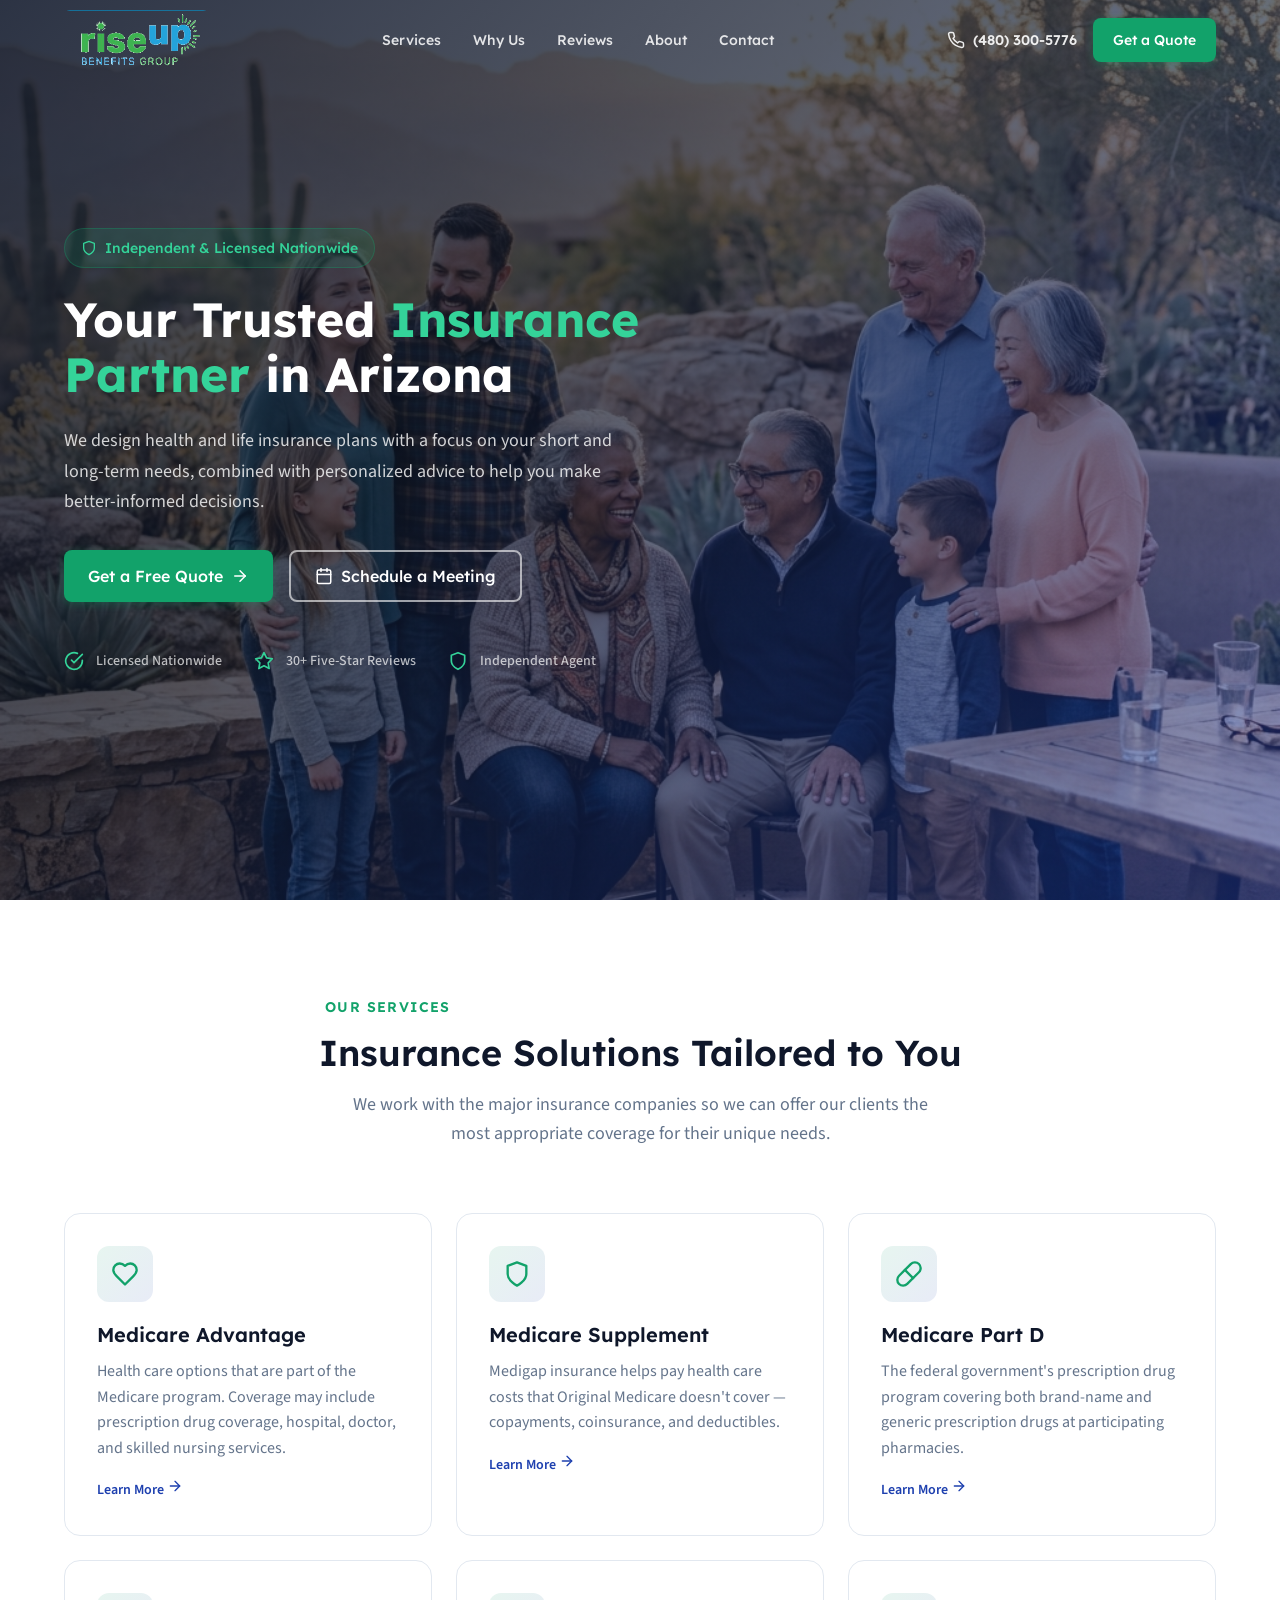
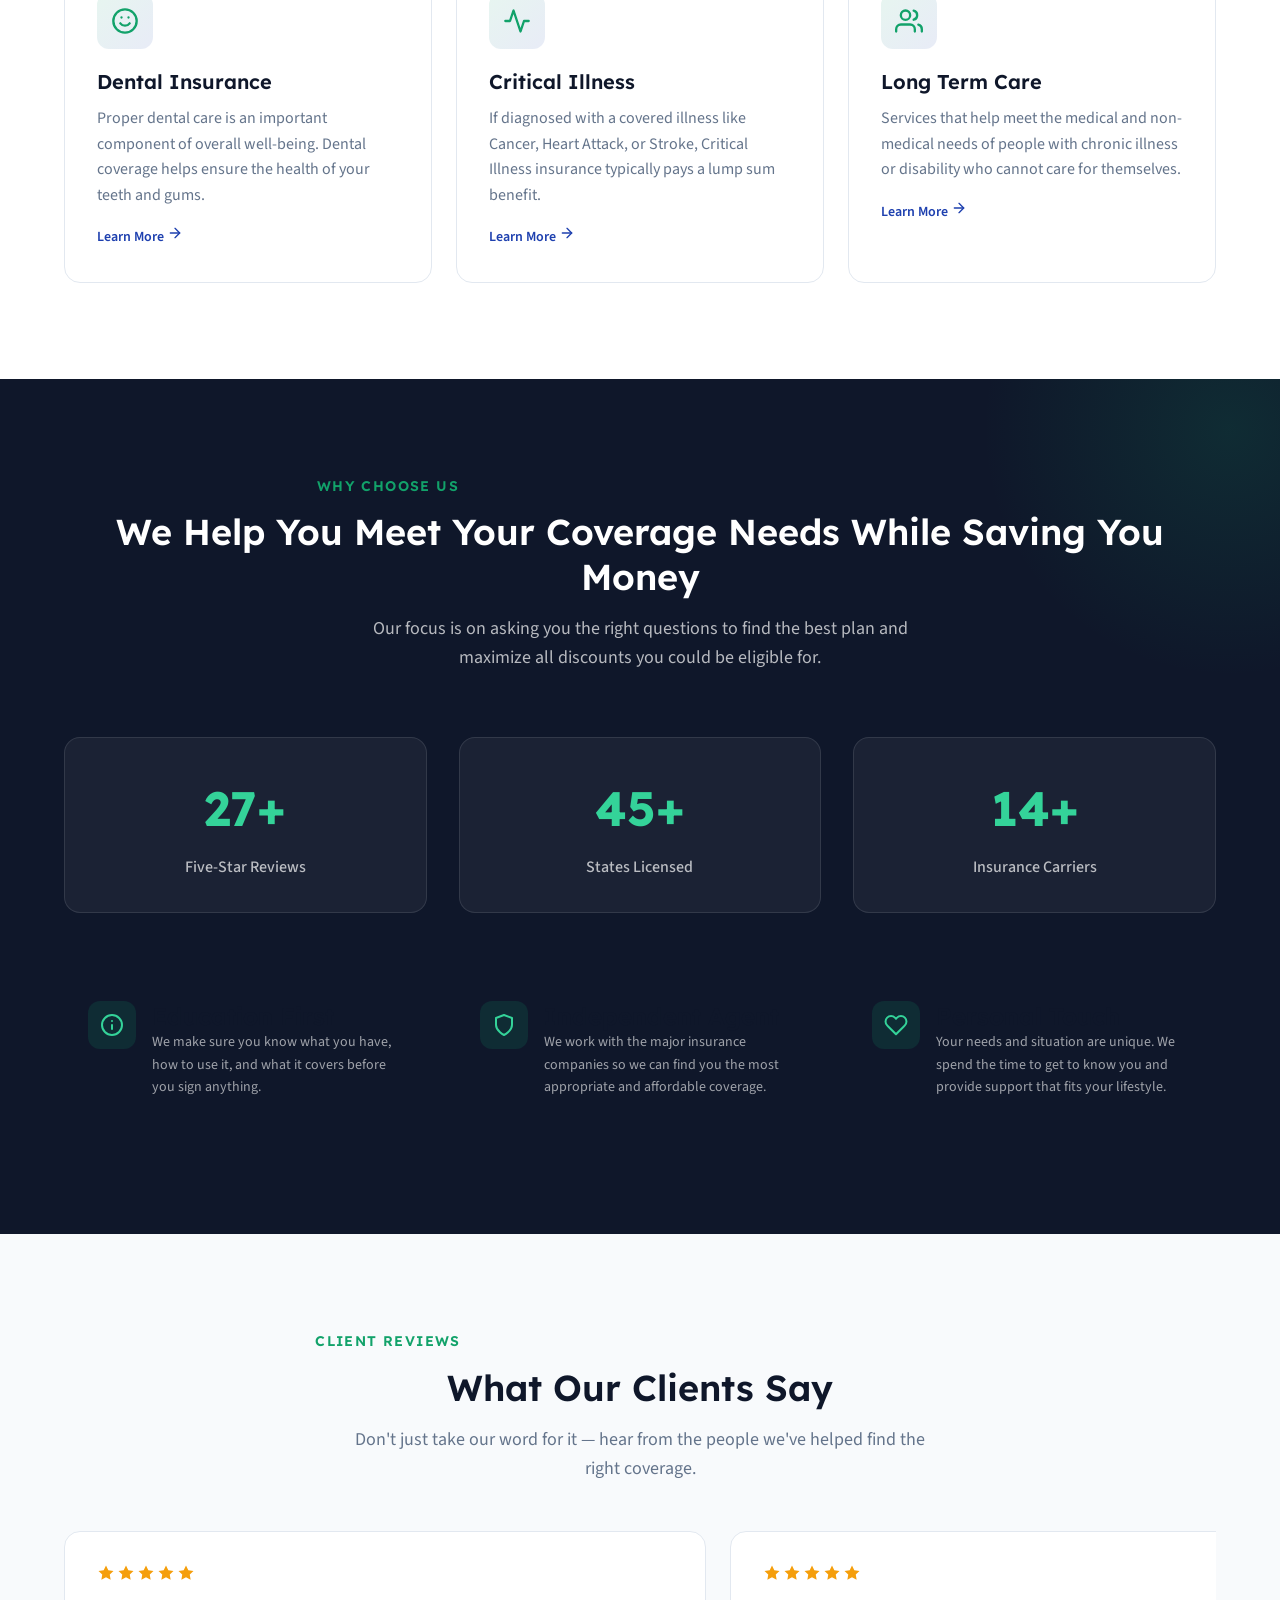
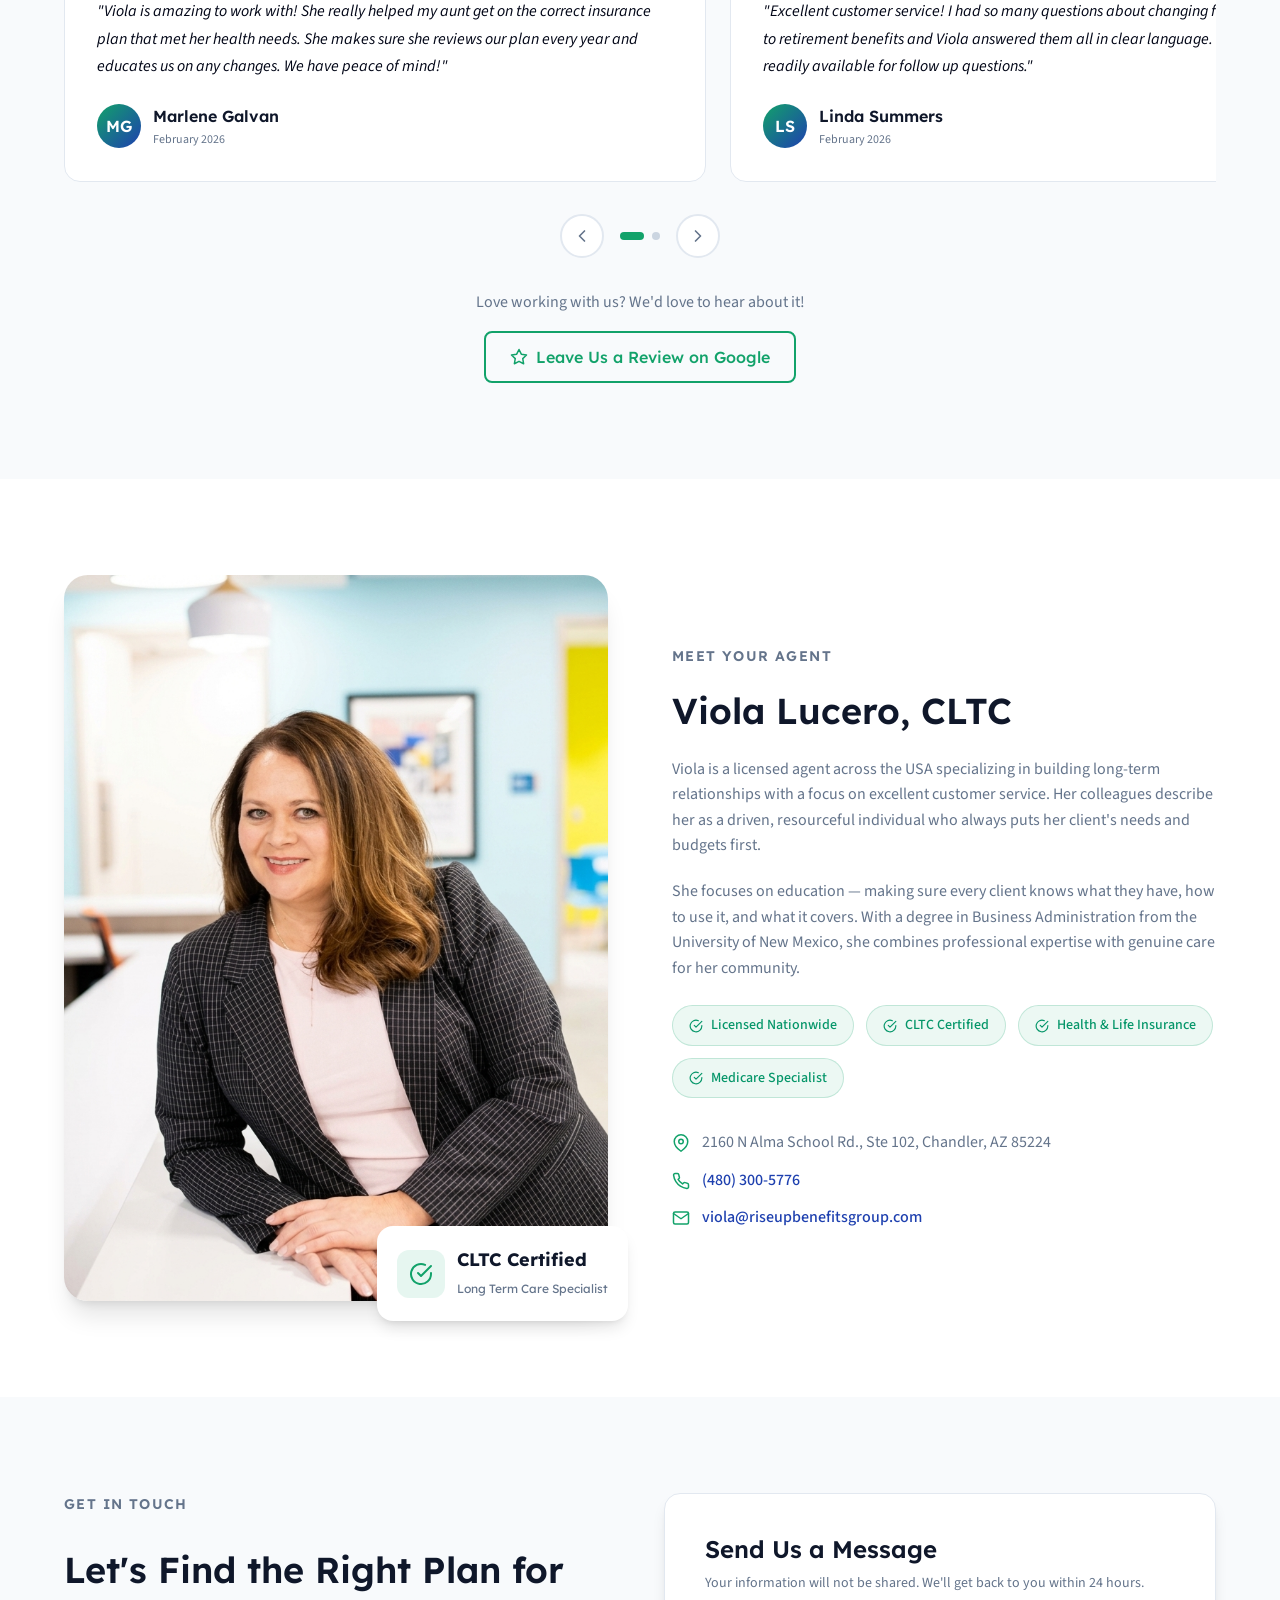
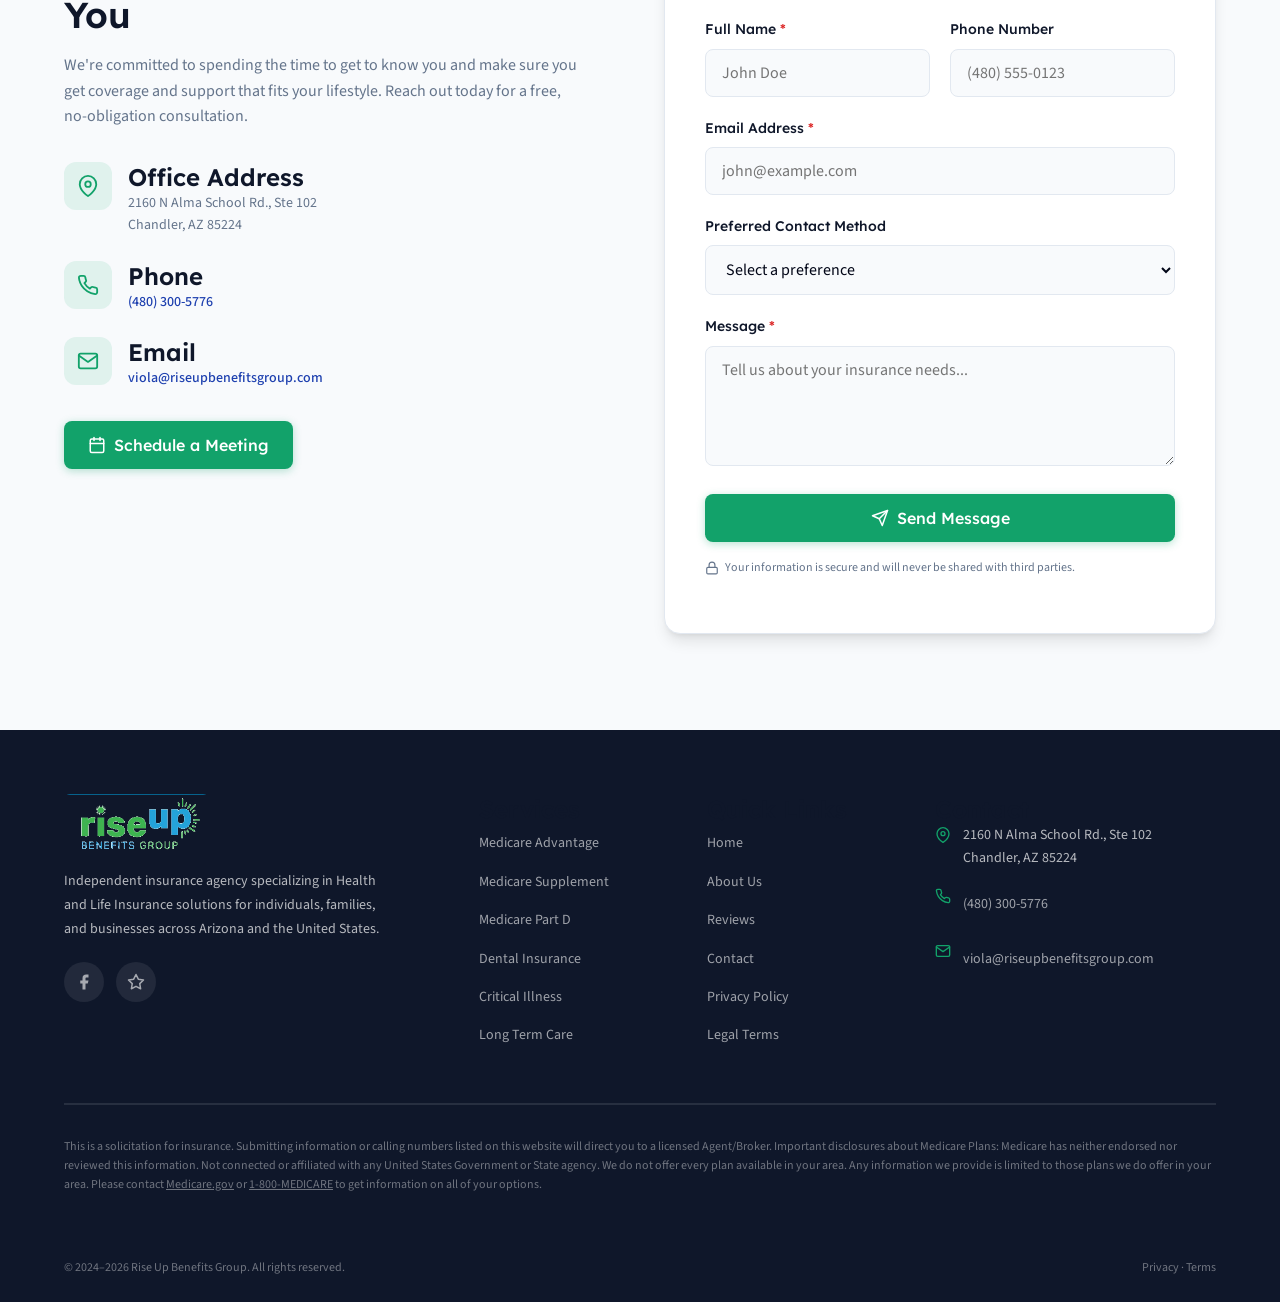
==== index.html @ 9cb3a93d "style: increase logo to 80px" ====
<!DOCTYPE html>
<html lang="en">
<head>
  <meta charset="UTF-8">
  <meta name="viewport" content="width=device-width, initial-scale=1.0">

  <!-- Primary SEO -->
  <title>Rise Up Benefits Group | Medicare Insurance in Chandler, AZ</title>
  <meta name="description" content="Rise Up Benefits Group — independent insurance agency in Chandler, AZ. Medicare Advantage, Supplement, health, life & long-term care insurance. Free quotes.">
  <meta name="keywords" content="Medicare insurance Chandler AZ, Medicare Advantage Arizona, health insurance agent, independent insurance agency, Viola Lucero CLTC, Medicare Supplement, life insurance, long term care insurance, dental insurance Arizona">
  <meta name="author" content="Rise Up Benefits Group">
  <meta name="robots" content="index, follow">
  <link rel="canonical" href="https://www.riseupbenefitsgroup.com/">

  <!-- Open Graph / Social -->
  <meta property="og:type" content="website">
  <meta property="og:title" content="Rise Up Benefits Group | Your Trusted Insurance Partner">
  <meta property="og:description" content="Independent insurance agency specializing in Medicare, health, life, and long-term care insurance for individuals, families, and businesses across Arizona and the United States.">
  <meta property="og:url" content="https://www.riseupbenefitsgroup.com/">
  <meta property="og:site_name" content="Rise Up Benefits Group">
  <meta property="og:locale" content="en_US">

  <!-- Twitter Card -->
  <meta name="twitter:card" content="summary_large_image">
  <meta name="twitter:title" content="Rise Up Benefits Group | Medicare & Health Insurance">
  <meta name="twitter:description" content="Independent insurance agency in Chandler, AZ. Medicare Advantage, Supplement, health, life & long-term care insurance. Licensed nationwide.">

  <!-- Geo Tags (Local SEO) -->
  <meta name="geo.region" content="US-AZ">
  <meta name="geo.placename" content="Chandler, Arizona">
  <meta name="geo.position" content="33.3062;-111.8413">
  <meta name="ICBM" content="33.3062, -111.8413">

  <!-- Favicon -->
  <link rel="icon" type="image/svg+xml" href="data:image/svg+xml,<svg xmlns='http://www.w3.org/2000/svg' viewBox='0 0 100 100'><rect width='100' height='100' rx='20' fill='%2312A26A'/><text y='.9em' x='50%' text-anchor='middle' font-size='60' fill='white' font-family='sans-serif' font-weight='bold'>R</text></svg>">

  <!-- Styles -->
  <link rel="stylesheet" href="style.css">

  <!-- Structured Data: LocalBusiness + InsuranceAgency -->
  <script type="application/ld+json">
  {
    "@context": "https://schema.org",
    "@type": "InsuranceAgency",
    "name": "Rise Up Benefits Group",
    "description": "Independent insurance agency specializing in Health and Life Insurance solutions for individuals, families, and businesses.",
    "url": "https://www.riseupbenefitsgroup.com",
    "telephone": "+1-480-300-5776",
    "email": "viola@riseupbenefitsgroup.com",
    "address": {
      "@type": "PostalAddress",
      "streetAddress": "2160 N Alma School Rd., Ste 102",
      "addressLocality": "Chandler",
      "addressRegion": "AZ",
      "postalCode": "85224",
      "addressCountry": "US"
    },
    "geo": {
      "@type": "GeoCoordinates",
      "latitude": 33.3062,
      "longitude": -111.8413
    },
    "areaServed": [
      { "@type": "State", "name": "Arizona" },
      { "@type": "Country", "name": "United States" }
    ],
    "founder": {
      "@type": "Person",
      "name": "Viola Lucero",
      "jobTitle": "Licensed Insurance Agent, CLTC",
      "description": "Licensed insurance agent specializing in Medicare, health, and life insurance across the United States."
    },
    "aggregateRating": {
      "@type": "AggregateRating",
      "ratingValue": "5.0",
      "reviewCount": "30",
      "bestRating": "5"
    },
    "sameAs": [
      "https://www.facebook.com/profile.php?id=239222183266248"
    ]
  }
  </script>

  <!-- Structured Data: FAQPage -->
  <script type="application/ld+json">
  {
    "@context": "https://schema.org",
    "@type": "FAQPage",
    "mainEntity": [
      {
        "@type": "Question",
        "name": "What is Medicare Advantage?",
        "acceptedAnswer": {
          "@type": "Answer",
          "text": "Medicare Advantage plans are health care options that are part of the Medicare program. Coverage may include prescription drug coverage as well as hospital, doctor, skilled nursing, and other medical services."
        }
      },
      {
        "@type": "Question",
        "name": "What is Medicare Supplement (Medigap) Insurance?",
        "acceptedAnswer": {
          "@type": "Answer",
          "text": "Medicare Supplement (Medigap) insurance, sold by private companies, can help pay some of the health care costs that Original Medicare doesn't cover, like copayments, coinsurance, and deductibles."
        }
      },
      {
        "@type": "Question",
        "name": "What is Medicare Part D?",
        "acceptedAnswer": {
          "@type": "Answer",
          "text": "Medicare Part D is the federal government's prescription drug program that covers both brand-name and generic prescription drugs at participating pharmacies in your area."
        }
      }
    ]
  }
  </script>

  <!-- Structured Data: BreadcrumbList -->
  <script type="application/ld+json">
  {
    "@context": "https://schema.org",
    "@type": "BreadcrumbList",
    "itemListElement": [
      {
        "@type": "ListItem",
        "position": 1,
        "name": "Home",
        "item": "https://www.riseupbenefitsgroup.com/"
      }
    ]
  }
  </script>
</head>
<body>
  <!-- Skip to Content -->
  <a href="#main-content" class="sr-only" style="position:fixed;top:0;left:0;z-index:9999;background:#12A26A;color:#fff;padding:12px 24px;font-size:1rem;">Skip to main content</a>

  <!-- ========== NAVIGATION ========== -->
  <nav class="navbar" id="navbar" role="navigation" aria-label="Main navigation">
    <div class="container">
      <a href="#" class="nav-logo" aria-label="Rise Up Benefits Group - Home">
        <img src="assets/logo.png" alt="Rise Up Benefits Group" class="nav-logo-img" height="80">
      </a>

      <div class="nav-links">
        <a href="#services">Services</a>
        <a href="#why-us">Why Us</a>
        <a href="#testimonials">Reviews</a>
        <a href="#about">About</a>
        <a href="#contact">Contact</a>
      </div>

      <div class="nav-cta">
        <a href="tel:+14803005776" class="nav-phone" aria-label="Call us at 480-300-5776">
          <svg width="18" height="18" viewBox="0 0 24 24" fill="none" stroke="currentColor" stroke-width="2" stroke-linecap="round" stroke-linejoin="round"><path d="M22 16.92v3a2 2 0 0 1-2.18 2 19.79 19.79 0 0 1-8.63-3.07 19.5 19.5 0 0 1-6-6 19.79 19.79 0 0 1-3.07-8.67A2 2 0 0 1 4.11 2h3a2 2 0 0 1 2 1.72 12.84 12.84 0 0 0 .7 2.81 2 2 0 0 1-.45 2.11L8.09 9.91a16 16 0 0 0 6 6l1.27-1.27a2 2 0 0 1 2.11-.45 12.84 12.84 0 0 0 2.81.7A2 2 0 0 1 22 16.92z"></path></svg>
          (480) 300-5776
        </a>
        <a href="https://link.agent-crm.com/widget/group/HJM6zNUDV2wJdwcOkmPD" class="btn btn-primary" target="_blank" rel="noopener" id="nav-cta-btn">Get a Quote</a>
      </div>

      <button class="nav-toggle" id="nav-toggle" aria-label="Open menu" aria-expanded="false" aria-controls="mobile-menu">
        <svg width="24" height="24" viewBox="0 0 24 24" fill="none" stroke="currentColor" stroke-width="2" stroke-linecap="round" stroke-linejoin="round"><line x1="3" y1="12" x2="21" y2="12"></line><line x1="3" y1="6" x2="21" y2="6"></line><line x1="3" y1="18" x2="21" y2="18"></line></svg>
      </button>
    </div>
  </nav>

  <!-- Mobile Menu -->
  <div class="mobile-overlay" id="mobile-overlay"></div>
  <div class="mobile-menu" id="mobile-menu" role="dialog" aria-label="Mobile navigation">
    <button class="mobile-menu-close" id="mobile-menu-close" aria-label="Close menu">
      <svg width="24" height="24" viewBox="0 0 24 24" fill="none" stroke="currentColor" stroke-width="2" stroke-linecap="round" stroke-linejoin="round"><line x1="18" y1="6" x2="6" y2="18"></line><line x1="6" y1="6" x2="18" y2="18"></line></svg>
    </button>
    <a href="#services">Services</a>
    <a href="#why-us">Why Choose Us</a>
    <a href="#testimonials">Reviews</a>
    <a href="#about">About</a>
    <a href="#contact">Contact</a>
    <a href="tel:+14803005776">Call (480) 300-5776</a>
    <a href="https://link.agent-crm.com/widget/group/HJM6zNUDV2wJdwcOkmPD" class="btn btn-primary" target="_blank" rel="noopener">Get a Free Quote</a>
  </div>

  <main id="main-content">
    <!-- ========== HERO ========== -->
    <section class="hero" id="hero" aria-label="Welcome to Rise Up Benefits Group">
      <div class="hero-bg">
        <img src="assets/hero-bg.png" alt="Diverse families and seniors enjoying life together in the Arizona sun, representing the community Rise Up Benefits Group serves" width="1024" height="1024" loading="eager">
      </div>
      <div class="container">
        <div class="hero-content">
          <div class="hero-badge reveal">
            <svg width="16" height="16" viewBox="0 0 24 24" fill="none" stroke="currentColor" stroke-width="2" stroke-linecap="round" stroke-linejoin="round"><path d="M12 22s8-4 8-10V5l-8-3-8 3v7c0 6 8 10 8 10z"></path></svg>
            Independent & Licensed Nationwide
          </div>
          <h1 class="reveal">Your Trusted <span class="highlight">Insurance Partner</span> in Arizona</h1>
          <p class="hero-description reveal">We design health and life insurance plans with a focus on your short and long-term needs, combined with personalized advice to help you make better-informed decisions.</p>
          <div class="hero-actions reveal">
            <a href="https://link.agent-crm.com/widget/group/HJM6zNUDV2wJdwcOkmPD" class="btn btn-primary" target="_blank" rel="noopener" id="hero-quote-btn">
              Get a Free Quote
              <svg width="18" height="18" viewBox="0 0 24 24" fill="none" stroke="currentColor" stroke-width="2" stroke-linecap="round" stroke-linejoin="round"><line x1="5" y1="12" x2="19" y2="12"></line><polyline points="12 5 19 12 12 19"></polyline></svg>
            </a>
            <a href="#contact" class="btn btn-secondary" id="hero-contact-btn">
              <svg width="18" height="18" viewBox="0 0 24 24" fill="none" stroke="currentColor" stroke-width="2" stroke-linecap="round" stroke-linejoin="round"><rect x="3" y="4" width="18" height="18" rx="2" ry="2"></rect><line x1="16" y1="2" x2="16" y2="6"></line><line x1="8" y1="2" x2="8" y2="6"></line><line x1="3" y1="10" x2="21" y2="10"></line></svg>
              Schedule a Meeting
            </a>
          </div>
          <div class="hero-trust reveal">
            <div class="trust-item">
              <svg width="20" height="20" viewBox="0 0 24 24" fill="none" stroke="currentColor" stroke-width="2" stroke-linecap="round" stroke-linejoin="round"><path d="M22 11.08V12a10 10 0 1 1-5.93-9.14"></path><polyline points="22 4 12 14.01 9 11.01"></polyline></svg>
              Licensed Nationwide
            </div>
            <div class="trust-item">
              <svg width="20" height="20" viewBox="0 0 24 24" fill="none" stroke="currentColor" stroke-width="2" stroke-linecap="round" stroke-linejoin="round"><polygon points="12 2 15.09 8.26 22 9.27 17 14.14 18.18 21.02 12 17.77 5.82 21.02 7 14.14 2 9.27 8.91 8.26 12 2"></polygon></svg>
              30+ Five-Star Reviews
            </div>
            <div class="trust-item">
              <svg width="20" height="20" viewBox="0 0 24 24" fill="none" stroke="currentColor" stroke-width="2" stroke-linecap="round" stroke-linejoin="round"><path d="M12 22s8-4 8-10V5l-8-3-8 3v7c0 6 8 10 8 10z"></path></svg>
              Independent Agent
            </div>
          </div>
        </div>
      </div>
    </section>

    <!-- ========== SERVICES ========== -->
    <section class="services" id="services" aria-label="Our Insurance Services">
      <div class="container">
        <div class="services-header reveal">
          <p class="section-label">Our Services</p>
          <h2 class="section-title">Insurance Solutions Tailored to You</h2>
          <p class="section-subtitle">We work with the major insurance companies so we can offer our clients the most appropriate coverage for their unique needs.</p>
        </div>

        <div class="services-grid">
          <!-- Medicare Advantage -->
          <article class="service-card reveal reveal-delay-1" id="service-medicare-advantage">
            <div class="service-icon">
              <svg width="28" height="28" viewBox="0 0 24 24" fill="none" stroke="currentColor" stroke-width="2" stroke-linecap="round" stroke-linejoin="round"><path d="M19 14c1.49-1.46 3-3.21 3-5.5A5.5 5.5 0 0 0 16.5 3c-1.76 0-3 .5-4.5 2-1.5-1.5-2.74-2-4.5-2A5.5 5.5 0 0 0 2 8.5c0 2.3 1.5 4.05 3 5.5l7 7Z"></path></svg>
            </div>
            <h3>Medicare Advantage</h3>
            <p>Health care options that are part of the Medicare program. Coverage may include prescription drug coverage, hospital, doctor, and skilled nursing services.</p>
            <a href="https://www.riseupbenefitsgroup.com/medicare-plans/medicare-advantage-plans" class="btn-ghost" target="_blank" rel="noopener">Learn More <svg width="16" height="16" viewBox="0 0 24 24" fill="none" stroke="currentColor" stroke-width="2" stroke-linecap="round" stroke-linejoin="round"><line x1="5" y1="12" x2="19" y2="12"></line><polyline points="12 5 19 12 12 19"></polyline></svg></a>
          </article>

          <!-- Medicare Supplement -->
          <article class="service-card reveal reveal-delay-2" id="service-medicare-supplement">
            <div class="service-icon">
              <svg width="28" height="28" viewBox="0 0 24 24" fill="none" stroke="currentColor" stroke-width="2" stroke-linecap="round" stroke-linejoin="round"><path d="M12 22s8-4 8-10V5l-8-3-8 3v7c0 6 8 10 8 10z"></path></svg>
            </div>
            <h3>Medicare Supplement</h3>
            <p>Medigap insurance helps pay health care costs that Original Medicare doesn't cover — copayments, coinsurance, and deductibles.</p>
            <a href="https://www.riseupbenefitsgroup.com/medicare-plans/what-is-medicare-supplement-medigap-insurance" class="btn-ghost" target="_blank" rel="noopener">Learn More <svg width="16" height="16" viewBox="0 0 24 24" fill="none" stroke="currentColor" stroke-width="2" stroke-linecap="round" stroke-linejoin="round"><line x1="5" y1="12" x2="19" y2="12"></line><polyline points="12 5 19 12 12 19"></polyline></svg></a>
          </article>

          <!-- Part D -->
          <article class="service-card reveal reveal-delay-3" id="service-part-d">
            <div class="service-icon">
              <svg width="28" height="28" viewBox="0 0 24 24" fill="none" stroke="currentColor" stroke-width="2" stroke-linecap="round" stroke-linejoin="round"><path d="m10.5 20.5 10-10a4.95 4.95 0 1 0-7-7l-10 10a4.95 4.95 0 1 0 7 7Z"></path><path d="m8.5 8.5 7 7"></path></svg>
            </div>
            <h3>Medicare Part D</h3>
            <p>The federal government's prescription drug program covering both brand-name and generic prescription drugs at participating pharmacies.</p>
            <a href="https://www.riseupbenefitsgroup.com/medicare-plans/part-d-prescription-drug-plans" class="btn-ghost" target="_blank" rel="noopener">Learn More <svg width="16" height="16" viewBox="0 0 24 24" fill="none" stroke="currentColor" stroke-width="2" stroke-linecap="round" stroke-linejoin="round"><line x1="5" y1="12" x2="19" y2="12"></line><polyline points="12 5 19 12 12 19"></polyline></svg></a>
          </article>

          <!-- Dental -->
          <article class="service-card reveal reveal-delay-1" id="service-dental">
            <div class="service-icon">
              <svg width="28" height="28" viewBox="0 0 24 24" fill="none" stroke="currentColor" stroke-width="2" stroke-linecap="round" stroke-linejoin="round"><circle cx="12" cy="12" r="10"></circle><path d="M8 14s1.5 2 4 2 4-2 4-2"></path><line x1="9" y1="9" x2="9.01" y2="9"></line><line x1="15" y1="9" x2="15.01" y2="9"></line></svg>
            </div>
            <h3>Dental Insurance</h3>
            <p>Proper dental care is an important component of overall well-being. Dental coverage helps ensure the health of your teeth and gums.</p>
            <a href="https://www.riseupbenefitsgroup.com/additional-coverage/dental-coverage" class="btn-ghost" target="_blank" rel="noopener">Learn More <svg width="16" height="16" viewBox="0 0 24 24" fill="none" stroke="currentColor" stroke-width="2" stroke-linecap="round" stroke-linejoin="round"><line x1="5" y1="12" x2="19" y2="12"></line><polyline points="12 5 19 12 12 19"></polyline></svg></a>
          </article>

          <!-- Critical Illness -->
          <article class="service-card reveal reveal-delay-2" id="service-critical-illness">
            <div class="service-icon">
              <svg width="28" height="28" viewBox="0 0 24 24" fill="none" stroke="currentColor" stroke-width="2" stroke-linecap="round" stroke-linejoin="round"><path d="M22 12h-4l-3 9L9 3l-3 9H2"></path></svg>
            </div>
            <h3>Critical Illness</h3>
            <p>If diagnosed with a covered illness like Cancer, Heart Attack, or Stroke, Critical Illness insurance typically pays a lump sum benefit.</p>
            <a href="https://www.riseupbenefitsgroup.com/additional-coverage/exploring-critical-illness-insurance" class="btn-ghost" target="_blank" rel="noopener">Learn More <svg width="16" height="16" viewBox="0 0 24 24" fill="none" stroke="currentColor" stroke-width="2" stroke-linecap="round" stroke-linejoin="round"><line x1="5" y1="12" x2="19" y2="12"></line><polyline points="12 5 19 12 12 19"></polyline></svg></a>
          </article>

          <!-- Long Term Care -->
          <article class="service-card reveal reveal-delay-3" id="service-long-term-care">
            <div class="service-icon">
              <svg width="28" height="28" viewBox="0 0 24 24" fill="none" stroke="currentColor" stroke-width="2" stroke-linecap="round" stroke-linejoin="round"><path d="M17 21v-2a4 4 0 0 0-4-4H5a4 4 0 0 0-4 4v2"></path><circle cx="9" cy="7" r="4"></circle><path d="M23 21v-2a4 4 0 0 0-3-3.87"></path><path d="M16 3.13a4 4 0 0 1 0 7.75"></path></svg>
            </div>
            <h3>Long Term Care</h3>
            <p>Services that help meet the medical and non-medical needs of people with chronic illness or disability who cannot care for themselves.</p>
            <a href="https://www.riseupbenefitsgroup.com/long--term-care/what-is-long-term-care-insurance" class="btn-ghost" target="_blank" rel="noopener">Learn More <svg width="16" height="16" viewBox="0 0 24 24" fill="none" stroke="currentColor" stroke-width="2" stroke-linecap="round" stroke-linejoin="round"><line x1="5" y1="12" x2="19" y2="12"></line><polyline points="12 5 19 12 12 19"></polyline></svg></a>
          </article>
        </div>
      </div>
    </section>

    <!-- ========== WHY US ========== -->
    <section class="why-us" id="why-us" aria-label="Why Choose Rise Up Benefits Group">
      <div class="container">
        <div class="why-us-header reveal">
          <p class="section-label">Why Choose Us</p>
          <h2 class="section-title">We Help You Meet Your Coverage Needs While Saving You Money</h2>
          <p class="section-subtitle">Our focus is on asking you the right questions to find the best plan and maximize all discounts you could be eligible for.</p>
        </div>

        <div class="stats-grid">
          <div class="stat-card reveal reveal-delay-1">
            <div class="stat-number" data-count="30" data-suffix="+">0</div>
            <div class="stat-label">Five-Star Reviews</div>
          </div>
          <div class="stat-card reveal reveal-delay-2">
            <div class="stat-number" data-count="50" data-suffix="+">0</div>
            <div class="stat-label">States Licensed</div>
          </div>
          <div class="stat-card reveal reveal-delay-3">
            <div class="stat-number" data-count="15" data-suffix="+">0</div>
            <div class="stat-label">Insurance Carriers</div>
          </div>
        </div>

        <div class="value-props">
          <div class="value-prop reveal reveal-delay-1">
            <div class="value-prop-icon">
              <svg width="24" height="24" viewBox="0 0 24 24" fill="none" stroke="currentColor" stroke-width="2" stroke-linecap="round" stroke-linejoin="round"><circle cx="12" cy="12" r="10"></circle><line x1="12" y1="16" x2="12" y2="12"></line><line x1="12" y1="8" x2="12.01" y2="8"></line></svg>
            </div>
            <div>
              <h3>Education First</h3>
              <p>We make sure you know what you have, how to use it, and what it covers before you sign anything.</p>
            </div>
          </div>
          <div class="value-prop reveal reveal-delay-2">
            <div class="value-prop-icon">
              <svg width="24" height="24" viewBox="0 0 24 24" fill="none" stroke="currentColor" stroke-width="2" stroke-linecap="round" stroke-linejoin="round"><path d="M12 22s8-4 8-10V5l-8-3-8 3v7c0 6 8 10 8 10z"></path></svg>
            </div>
            <div>
              <h3>Independent Agent</h3>
              <p>We work with the major insurance companies so we can find you the most appropriate and affordable coverage.</p>
            </div>
          </div>
          <div class="value-prop reveal reveal-delay-3">
            <div class="value-prop-icon">
              <svg width="24" height="24" viewBox="0 0 24 24" fill="none" stroke="currentColor" stroke-width="2" stroke-linecap="round" stroke-linejoin="round"><path d="M20.84 4.61a5.5 5.5 0 0 0-7.78 0L12 5.67l-1.06-1.06a5.5 5.5 0 0 0-7.78 7.78l1.06 1.06L12 21.23l7.78-7.78 1.06-1.06a5.5 5.5 0 0 0 0-7.78z"></path></svg>
            </div>
            <div>
              <h3>Personal Touch</h3>
              <p>Your needs and situation are unique. We spend the time to get to know you and provide support that fits your lifestyle.</p>
            </div>
          </div>
        </div>
      </div>
    </section>

    <!-- ========== TESTIMONIALS ========== -->
    <section class="testimonials" id="testimonials" aria-label="Client Testimonials">
      <div class="container">
        <div class="testimonials-header reveal">
          <p class="section-label">Client Reviews</p>
          <h2 class="section-title">What Our Clients Say</h2>
          <p class="section-subtitle">Don't just take our word for it — hear from the people we've helped find the right coverage.</p>
        </div>

        <div class="carousel-wrapper reveal" role="region" aria-label="Testimonial carousel" tabindex="0">
          <div class="carousel-track" id="carousel-track">
            <!-- Testimonial 1 -->
            <div class="testimonial-card">
              <div class="testimonial-stars" aria-label="5 out of 5 stars">
                <svg viewBox="0 0 24 24" fill="currentColor"><polygon points="12 2 15.09 8.26 22 9.27 17 14.14 18.18 21.02 12 17.77 5.82 21.02 7 14.14 2 9.27 8.91 8.26 12 2"></polygon></svg>
                <svg viewBox="0 0 24 24" fill="currentColor"><polygon points="12 2 15.09 8.26 22 9.27 17 14.14 18.18 21.02 12 17.77 5.82 21.02 7 14.14 2 9.27 8.91 8.26 12 2"></polygon></svg>
                <svg viewBox="0 0 24 24" fill="currentColor"><polygon points="12 2 15.09 8.26 22 9.27 17 14.14 18.18 21.02 12 17.77 5.82 21.02 7 14.14 2 9.27 8.91 8.26 12 2"></polygon></svg>
                <svg viewBox="0 0 24 24" fill="currentColor"><polygon points="12 2 15.09 8.26 22 9.27 17 14.14 18.18 21.02 12 17.77 5.82 21.02 7 14.14 2 9.27 8.91 8.26 12 2"></polygon></svg>
                <svg viewBox="0 0 24 24" fill="currentColor"><polygon points="12 2 15.09 8.26 22 9.27 17 14.14 18.18 21.02 12 17.77 5.82 21.02 7 14.14 2 9.27 8.91 8.26 12 2"></polygon></svg>
              </div>
              <p class="testimonial-text">"Viola is amazing to work with! She really helped my aunt get on the correct insurance plan that met her health needs. She makes sure she reviews our plan every year and educates us on any changes. We have peace of mind!"</p>
              <div class="testimonial-author">
                <div class="testimonial-avatar">MG</div>
                <div>
                  <div class="testimonial-name">Marlene Galvan</div>
                  <div class="testimonial-date">February 2026</div>
                </div>
              </div>
            </div>

            <!-- Testimonial 2 -->
            <div class="testimonial-card">
              <div class="testimonial-stars" aria-label="5 out of 5 stars">
                <svg viewBox="0 0 24 24" fill="currentColor"><polygon points="12 2 15.09 8.26 22 9.27 17 14.14 18.18 21.02 12 17.77 5.82 21.02 7 14.14 2 9.27 8.91 8.26 12 2"></polygon></svg>
                <svg viewBox="0 0 24 24" fill="currentColor"><polygon points="12 2 15.09 8.26 22 9.27 17 14.14 18.18 21.02 12 17.77 5.82 21.02 7 14.14 2 9.27 8.91 8.26 12 2"></polygon></svg>
                <svg viewBox="0 0 24 24" fill="currentColor"><polygon points="12 2 15.09 8.26 22 9.27 17 14.14 18.18 21.02 12 17.77 5.82 21.02 7 14.14 2 9.27 8.91 8.26 12 2"></polygon></svg>
                <svg viewBox="0 0 24 24" fill="currentColor"><polygon points="12 2 15.09 8.26 22 9.27 17 14.14 18.18 21.02 12 17.77 5.82 21.02 7 14.14 2 9.27 8.91 8.26 12 2"></polygon></svg>
                <svg viewBox="0 0 24 24" fill="currentColor"><polygon points="12 2 15.09 8.26 22 9.27 17 14.14 18.18 21.02 12 17.77 5.82 21.02 7 14.14 2 9.27 8.91 8.26 12 2"></polygon></svg>
              </div>
              <p class="testimonial-text">"Excellent customer service! I had so many questions about changing from work benefits to retirement benefits and Viola answered them all in clear language. She was also readily available for follow up questions."</p>
              <div class="testimonial-author">
                <div class="testimonial-avatar">LS</div>
                <div>
                  <div class="testimonial-name">Linda Summers</div>
                  <div class="testimonial-date">February 2026</div>
                </div>
              </div>
            </div>

            <!-- Testimonial 3 -->
            <div class="testimonial-card">
              <div class="testimonial-stars" aria-label="5 out of 5 stars">
                <svg viewBox="0 0 24 24" fill="currentColor"><polygon points="12 2 15.09 8.26 22 9.27 17 14.14 18.18 21.02 12 17.77 5.82 21.02 7 14.14 2 9.27 8.91 8.26 12 2"></polygon></svg>
                <svg viewBox="0 0 24 24" fill="currentColor"><polygon points="12 2 15.09 8.26 22 9.27 17 14.14 18.18 21.02 12 17.77 5.82 21.02 7 14.14 2 9.27 8.91 8.26 12 2"></polygon></svg>
                <svg viewBox="0 0 24 24" fill="currentColor"><polygon points="12 2 15.09 8.26 22 9.27 17 14.14 18.18 21.02 12 17.77 5.82 21.02 7 14.14 2 9.27 8.91 8.26 12 2"></polygon></svg>
                <svg viewBox="0 0 24 24" fill="currentColor"><polygon points="12 2 15.09 8.26 22 9.27 17 14.14 18.18 21.02 12 17.77 5.82 21.02 7 14.14 2 9.27 8.91 8.26 12 2"></polygon></svg>
                <svg viewBox="0 0 24 24" fill="currentColor"><polygon points="12 2 15.09 8.26 22 9.27 17 14.14 18.18 21.02 12 17.77 5.82 21.02 7 14.14 2 9.27 8.91 8.26 12 2"></polygon></svg>
              </div>
              <p class="testimonial-text">"We have been using Viola for over 3 years. She has saved us so much money by finding out what we need and then finding us the best deal. Viola is like family and she treats us as if we were her family."</p>
              <div class="testimonial-author">
                <div class="testimonial-avatar">DG</div>
                <div>
                  <div class="testimonial-name">David Gothrow</div>
                  <div class="testimonial-date">February 2026</div>
                </div>
              </div>
            </div>

            <!-- Testimonial 4 -->
            <div class="testimonial-card">
              <div class="testimonial-stars" aria-label="5 out of 5 stars">
                <svg viewBox="0 0 24 24" fill="currentColor"><polygon points="12 2 15.09 8.26 22 9.27 17 14.14 18.18 21.02 12 17.77 5.82 21.02 7 14.14 2 9.27 8.91 8.26 12 2"></polygon></svg>
                <svg viewBox="0 0 24 24" fill="currentColor"><polygon points="12 2 15.09 8.26 22 9.27 17 14.14 18.18 21.02 12 17.77 5.82 21.02 7 14.14 2 9.27 8.91 8.26 12 2"></polygon></svg>
                <svg viewBox="0 0 24 24" fill="currentColor"><polygon points="12 2 15.09 8.26 22 9.27 17 14.14 18.18 21.02 12 17.77 5.82 21.02 7 14.14 2 9.27 8.91 8.26 12 2"></polygon></svg>
                <svg viewBox="0 0 24 24" fill="currentColor"><polygon points="12 2 15.09 8.26 22 9.27 17 14.14 18.18 21.02 12 17.77 5.82 21.02 7 14.14 2 9.27 8.91 8.26 12 2"></polygon></svg>
                <svg viewBox="0 0 24 24" fill="currentColor"><polygon points="12 2 15.09 8.26 22 9.27 17 14.14 18.18 21.02 12 17.77 5.82 21.02 7 14.14 2 9.27 8.91 8.26 12 2"></polygon></svg>
              </div>
              <p class="testimonial-text">"Rise Up Benefits Group is absolutely outstanding! Viola and her team are hands down amazing. They take what could be a complicated process and make it simple and easy to understand. I truly appreciate how they explain every option clearly."</p>
              <div class="testimonial-author">
                <div class="testimonial-avatar">JA</div>
                <div>
                  <div class="testimonial-name">Joyce Armijo</div>
                  <div class="testimonial-date">October 2025</div>
                </div>
              </div>
            </div>

            <!-- Testimonial 5 -->
            <div class="testimonial-card">
              <div class="testimonial-stars" aria-label="5 out of 5 stars">
                <svg viewBox="0 0 24 24" fill="currentColor"><polygon points="12 2 15.09 8.26 22 9.27 17 14.14 18.18 21.02 12 17.77 5.82 21.02 7 14.14 2 9.27 8.91 8.26 12 2"></polygon></svg>
                <svg viewBox="0 0 24 24" fill="currentColor"><polygon points="12 2 15.09 8.26 22 9.27 17 14.14 18.18 21.02 12 17.77 5.82 21.02 7 14.14 2 9.27 8.91 8.26 12 2"></polygon></svg>
                <svg viewBox="0 0 24 24" fill="currentColor"><polygon points="12 2 15.09 8.26 22 9.27 17 14.14 18.18 21.02 12 17.77 5.82 21.02 7 14.14 2 9.27 8.91 8.26 12 2"></polygon></svg>
                <svg viewBox="0 0 24 24" fill="currentColor"><polygon points="12 2 15.09 8.26 22 9.27 17 14.14 18.18 21.02 12 17.77 5.82 21.02 7 14.14 2 9.27 8.91 8.26 12 2"></polygon></svg>
                <svg viewBox="0 0 24 24" fill="currentColor"><polygon points="12 2 15.09 8.26 22 9.27 17 14.14 18.18 21.02 12 17.77 5.82 21.02 7 14.14 2 9.27 8.91 8.26 12 2"></polygon></svg>
              </div>
              <p class="testimonial-text">"Viola is so incredible. I'm a husband and father of 2 who never had health insurance because of the high cost. She got me a quote for $0 healthcare. Literally I've paid ZERO dollars. My prescriptions went from $40+ to $9!"</p>
              <div class="testimonial-author">
                <div class="testimonial-avatar">VM</div>
                <div>
                  <div class="testimonial-name">Vince Manuele</div>
                  <div class="testimonial-date">March 2025</div>
                </div>
              </div>
            </div>

            <!-- Testimonial 6 -->
            <div class="testimonial-card">
              <div class="testimonial-stars" aria-label="5 out of 5 stars">
                <svg viewBox="0 0 24 24" fill="currentColor"><polygon points="12 2 15.09 8.26 22 9.27 17 14.14 18.18 21.02 12 17.77 5.82 21.02 7 14.14 2 9.27 8.91 8.26 12 2"></polygon></svg>
                <svg viewBox="0 0 24 24" fill="currentColor"><polygon points="12 2 15.09 8.26 22 9.27 17 14.14 18.18 21.02 12 17.77 5.82 21.02 7 14.14 2 9.27 8.91 8.26 12 2"></polygon></svg>
                <svg viewBox="0 0 24 24" fill="currentColor"><polygon points="12 2 15.09 8.26 22 9.27 17 14.14 18.18 21.02 12 17.77 5.82 21.02 7 14.14 2 9.27 8.91 8.26 12 2"></polygon></svg>
                <svg viewBox="0 0 24 24" fill="currentColor"><polygon points="12 2 15.09 8.26 22 9.27 17 14.14 18.18 21.02 12 17.77 5.82 21.02 7 14.14 2 9.27 8.91 8.26 12 2"></polygon></svg>
                <svg viewBox="0 0 24 24" fill="currentColor"><polygon points="12 2 15.09 8.26 22 9.27 17 14.14 18.18 21.02 12 17.77 5.82 21.02 7 14.14 2 9.27 8.91 8.26 12 2"></polygon></svg>
              </div>
              <p class="testimonial-text">"Getting insurance through Rise Up Benefits Group has been a game changer for my son and I. Viola is so kind and caring and helps you get the best plan for your health needs and budget. I highly recommend this company!"</p>
              <div class="testimonial-author">
                <div class="testimonial-avatar">SC</div>
                <div>
                  <div class="testimonial-name">Shyla Collier</div>
                  <div class="testimonial-date">November 2024</div>
                </div>
              </div>
            </div>
          </div>
        </div>

        <div class="carousel-controls">
          <button class="carousel-btn" id="carousel-prev" aria-label="Previous testimonials">
            <svg viewBox="0 0 24 24" fill="none" stroke="currentColor" stroke-width="2" stroke-linecap="round" stroke-linejoin="round"><polyline points="15 18 9 12 15 6"></polyline></svg>
          </button>
          <div class="carousel-dots" id="carousel-dots" role="tablist" aria-label="Testimonial groups"></div>
          <button class="carousel-btn" id="carousel-next" aria-label="Next testimonials">
            <svg viewBox="0 0 24 24" fill="none" stroke="currentColor" stroke-width="2" stroke-linecap="round" stroke-linejoin="round"><polyline points="9 18 15 12 9 6"></polyline></svg>
          </button>
        </div>

        <div class="review-cta reveal">
          <p>Love working with us? We'd love to hear about it!</p>
          <a href="https://search.google.com/local/writereview?placeid=ChIJ45Vew0cBK4cRmzc_xJXd6N4" class="btn btn-outline" target="_blank" rel="noopener" id="review-cta-btn">
            <svg width="18" height="18" viewBox="0 0 24 24" fill="none" stroke="currentColor" stroke-width="2" stroke-linecap="round" stroke-linejoin="round"><polygon points="12 2 15.09 8.26 22 9.27 17 14.14 18.18 21.02 12 17.77 5.82 21.02 7 14.14 2 9.27 8.91 8.26 12 2"></polygon></svg>
            Leave Us a Review on Google
          </a>
        </div>
      </div>
    </section>

    <!-- ========== ABOUT ========== -->
    <section class="about" id="about" aria-label="About Viola Lucero">
      <div class="container">
        <div class="about-grid">
          <div class="about-image reveal">
            <div class="about-image-wrapper">
              <img src="assets/viola-lucero.png" alt="Viola Lucero, CLTC — Licensed Insurance Agent and founder of Rise Up Benefits Group" width="1024" height="1024" loading="lazy">
            </div>
            <div class="about-badge">
              <div class="about-badge-icon">
                <svg width="24" height="24" viewBox="0 0 24 24" fill="none" stroke="currentColor" stroke-width="2" stroke-linecap="round" stroke-linejoin="round"><path d="M22 11.08V12a10 10 0 1 1-5.93-9.14"></path><polyline points="22 4 12 14.01 9 11.01"></polyline></svg>
              </div>
              <div class="about-badge-text">
                <strong>CLTC Certified</strong>
                <span>Long Term Care Specialist</span>
              </div>
            </div>
          </div>

          <div class="about-content reveal">
            <p class="section-label">Meet Your Agent</p>
            <h2 class="section-title">Viola Lucero, CLTC</h2>
            <p>Viola is a licensed agent across the USA specializing in building long-term relationships with a focus on excellent customer service. Her colleagues describe her as a driven, resourceful individual who always puts her client's needs and budgets first.</p>
            <p>She focuses on education — making sure every client knows what they have, how to use it, and what it covers. With a degree in Business Administration from the University of New Mexico, she combines professional expertise with genuine care for her community.</p>

            <div class="about-credentials">
              <span class="credential-tag">
                <svg width="14" height="14" viewBox="0 0 24 24" fill="none" stroke="currentColor" stroke-width="2" stroke-linecap="round" stroke-linejoin="round"><path d="M22 11.08V12a10 10 0 1 1-5.93-9.14"></path><polyline points="22 4 12 14.01 9 11.01"></polyline></svg>
                Licensed Nationwide
              </span>
              <span class="credential-tag">
                <svg width="14" height="14" viewBox="0 0 24 24" fill="none" stroke="currentColor" stroke-width="2" stroke-linecap="round" stroke-linejoin="round"><path d="M22 11.08V12a10 10 0 1 1-5.93-9.14"></path><polyline points="22 4 12 14.01 9 11.01"></polyline></svg>
                CLTC Certified
              </span>
              <span class="credential-tag">
                <svg width="14" height="14" viewBox="0 0 24 24" fill="none" stroke="currentColor" stroke-width="2" stroke-linecap="round" stroke-linejoin="round"><path d="M22 11.08V12a10 10 0 1 1-5.93-9.14"></path><polyline points="22 4 12 14.01 9 11.01"></polyline></svg>
                Health & Life Insurance
              </span>
              <span class="credential-tag">
                <svg width="14" height="14" viewBox="0 0 24 24" fill="none" stroke="currentColor" stroke-width="2" stroke-linecap="round" stroke-linejoin="round"><path d="M22 11.08V12a10 10 0 1 1-5.93-9.14"></path><polyline points="22 4 12 14.01 9 11.01"></polyline></svg>
                Medicare Specialist
              </span>
            </div>

            <div class="about-contact-info">
              <div class="about-contact-item">
                <svg width="18" height="18" viewBox="0 0 24 24" fill="none" stroke="currentColor" stroke-width="2" stroke-linecap="round" stroke-linejoin="round"><path d="M21 10c0 7-9 13-9 13s-9-6-9-13a9 9 0 0 1 18 0z"></path><circle cx="12" cy="10" r="3"></circle></svg>
                2160 N Alma School Rd., Ste 102, Chandler, AZ 85224
              </div>
              <div class="about-contact-item">
                <svg width="18" height="18" viewBox="0 0 24 24" fill="none" stroke="currentColor" stroke-width="2" stroke-linecap="round" stroke-linejoin="round"><path d="M22 16.92v3a2 2 0 0 1-2.18 2 19.79 19.79 0 0 1-8.63-3.07 19.5 19.5 0 0 1-6-6 19.79 19.79 0 0 1-3.07-8.67A2 2 0 0 1 4.11 2h3a2 2 0 0 1 2 1.72 12.84 12.84 0 0 0 .7 2.81 2 2 0 0 1-.45 2.11L8.09 9.91a16 16 0 0 0 6 6l1.27-1.27a2 2 0 0 1 2.11-.45 12.84 12.84 0 0 0 2.81.7A2 2 0 0 1 22 16.92z"></path></svg>
                <a href="tel:+14803005776">(480) 300-5776</a>
              </div>
              <div class="about-contact-item">
                <svg width="18" height="18" viewBox="0 0 24 24" fill="none" stroke="currentColor" stroke-width="2" stroke-linecap="round" stroke-linejoin="round"><path d="M4 4h16c1.1 0 2 .9 2 2v12c0 1.1-.9 2-2 2H4c-1.1 0-2-.9-2-2V6c0-1.1.9-2 2-2z"></path><polyline points="22,6 12,13 2,6"></polyline></svg>
                <a href="mailto:viola@riseupbenefitsgroup.com">viola@riseupbenefitsgroup.com</a>
              </div>
            </div>
          </div>
        </div>
      </div>
    </section>

    <!-- ========== CONTACT ========== -->
    <section class="contact" id="contact" aria-label="Contact Us">
      <div class="container">
        <div class="contact-grid">
          <div class="contact-info reveal">
            <p class="section-label">Get in Touch</p>
            <h2 class="section-title">Let's Find the Right Plan for You</h2>
            <p>We're committed to spending the time to get to know you and make sure you get coverage and support that fits your lifestyle. Reach out today for a free, no-obligation consultation.</p>

            <div class="contact-details">
              <div class="contact-detail">
                <div class="contact-detail-icon">
                  <svg width="22" height="22" viewBox="0 0 24 24" fill="none" stroke="currentColor" stroke-width="2" stroke-linecap="round" stroke-linejoin="round"><path d="M21 10c0 7-9 13-9 13s-9-6-9-13a9 9 0 0 1 18 0z"></path><circle cx="12" cy="10" r="3"></circle></svg>
                </div>
                <div>
                  <h3>Office Address</h3>
                  <p>2160 N Alma School Rd., Ste 102<br>Chandler, AZ 85224</p>
                </div>
              </div>
              <div class="contact-detail">
                <div class="contact-detail-icon">
                  <svg width="22" height="22" viewBox="0 0 24 24" fill="none" stroke="currentColor" stroke-width="2" stroke-linecap="round" stroke-linejoin="round"><path d="M22 16.92v3a2 2 0 0 1-2.18 2 19.79 19.79 0 0 1-8.63-3.07 19.5 19.5 0 0 1-6-6 19.79 19.79 0 0 1-3.07-8.67A2 2 0 0 1 4.11 2h3a2 2 0 0 1 2 1.72 12.84 12.84 0 0 0 .7 2.81 2 2 0 0 1-.45 2.11L8.09 9.91a16 16 0 0 0 6 6l1.27-1.27a2 2 0 0 1 2.11-.45 12.84 12.84 0 0 0 2.81.7A2 2 0 0 1 22 16.92z"></path></svg>
                </div>
                <div>
                  <h3>Phone</h3>
                  <p><a href="tel:+14803005776">(480) 300-5776</a></p>
                </div>
              </div>
              <div class="contact-detail">
                <div class="contact-detail-icon">
                  <svg width="22" height="22" viewBox="0 0 24 24" fill="none" stroke="currentColor" stroke-width="2" stroke-linecap="round" stroke-linejoin="round"><path d="M4 4h16c1.1 0 2 .9 2 2v12c0 1.1-.9 2-2 2H4c-1.1 0-2-.9-2-2V6c0-1.1.9-2 2-2z"></path><polyline points="22,6 12,13 2,6"></polyline></svg>
                </div>
                <div>
                  <h3>Email</h3>
                  <p><a href="mailto:viola@riseupbenefitsgroup.com">viola@riseupbenefitsgroup.com</a></p>
                </div>
              </div>
            </div>

            <a href="https://link.agent-crm.com/widget/group/HJM6zNUDV2wJdwcOkmPD" class="btn btn-primary" target="_blank" rel="noopener" id="contact-schedule-btn">
              <svg width="18" height="18" viewBox="0 0 24 24" fill="none" stroke="currentColor" stroke-width="2" stroke-linecap="round" stroke-linejoin="round"><rect x="3" y="4" width="18" height="18" rx="2" ry="2"></rect><line x1="16" y1="2" x2="16" y2="6"></line><line x1="8" y1="2" x2="8" y2="6"></line><line x1="3" y1="10" x2="21" y2="10"></line></svg>
              Schedule a Meeting
            </a>
          </div>

          <div class="contact-form-wrapper reveal">
            <h3>Send Us a Message</h3>
            <p>Your information will not be shared. We'll get back to you within 24 hours.</p>

            <form id="contact-form" novalidate>
              <div class="form-row">
                <div class="form-group">
                  <label for="contact-name">Full Name <span class="required">*</span></label>
                  <input type="text" id="contact-name" name="name" required autocomplete="name" placeholder="John Doe">
                </div>
                <div class="form-group">
                  <label for="contact-phone">Phone Number</label>
                  <input type="tel" id="contact-phone" name="phone" autocomplete="tel" placeholder="(480) 555-0123">
                </div>
              </div>
              <div class="form-group">
                <label for="contact-email">Email Address <span class="required">*</span></label>
                <input type="email" id="contact-email" name="email" required autocomplete="email" placeholder="john@example.com">
              </div>
              <div class="form-group">
                <label for="contact-method">Preferred Contact Method</label>
                <select id="contact-method" name="contact_method">
                  <option value="">Select a preference</option>
                  <option value="phone">Phone Call</option>
                  <option value="email">Email</option>
                  <option value="text">Text Message</option>
                </select>
              </div>
              <div class="form-group">
                <label for="contact-message">Message <span class="required">*</span></label>
                <textarea id="contact-message" name="message" required placeholder="Tell us about your insurance needs..."></textarea>
              </div>
              <button type="submit" class="btn btn-primary" style="width: 100%;" id="contact-submit-btn">
                <svg width="18" height="18" viewBox="0 0 24 24" fill="none" stroke="currentColor" stroke-width="2" stroke-linecap="round" stroke-linejoin="round"><line x1="22" y1="2" x2="11" y2="13"></line><polygon points="22 2 15 22 11 13 2 9 22 2"></polygon></svg>
                Send Message
              </button>
              <p class="form-privacy">
                <svg width="14" height="14" viewBox="0 0 24 24" fill="none" stroke="currentColor" stroke-width="2" stroke-linecap="round" stroke-linejoin="round"><rect x="3" y="11" width="18" height="11" rx="2" ry="2"></rect><path d="M7 11V7a5 5 0 0 1 10 0v4"></path></svg>
                Your information is secure and will never be shared with third parties.
              </p>
            </form>
          </div>
        </div>
      </div>
    </section>
  </main>

  <!-- ========== FOOTER ========== -->
  <footer class="footer" role="contentinfo">
    <div class="container">
      <div class="footer-grid">
        <div class="footer-brand">
          <a href="#" class="nav-logo" aria-label="Rise Up Benefits Group - Home">
            <img src="assets/logo.png" alt="Rise Up Benefits Group" class="nav-logo-img" height="80">
          </a>
          <p>Independent insurance agency specializing in Health and Life Insurance solutions for individuals, families, and businesses across Arizona and the United States.</p>
          <div class="footer-social">
            <a href="https://www.facebook.com/profile.php?id=239222183266248" target="_blank" rel="noopener" aria-label="Follow us on Facebook">
              <svg width="18" height="18" viewBox="0 0 24 24" fill="currentColor"><path d="M18 2h-3a5 5 0 0 0-5 5v3H7v4h3v8h4v-8h3l1-4h-4V7a1 1 0 0 1 1-1h3z"></path></svg>
            </a>
            <a href="https://search.google.com/local/writereview?placeid=ChIJ45Vew0cBK4cRmzc_xJXd6N4" target="_blank" rel="noopener" aria-label="Review us on Google">
              <svg width="18" height="18" viewBox="0 0 24 24" fill="none" stroke="currentColor" stroke-width="2" stroke-linecap="round" stroke-linejoin="round"><polygon points="12 2 15.09 8.26 22 9.27 17 14.14 18.18 21.02 12 17.77 5.82 21.02 7 14.14 2 9.27 8.91 8.26 12 2"></polygon></svg>
            </a>
          </div>
        </div>

        <div class="footer-column">
          <h3>Services</h3>
          <a href="#services">Medicare Advantage</a>
          <a href="#services">Medicare Supplement</a>
          <a href="#services">Medicare Part D</a>
          <a href="#services">Dental Insurance</a>
          <a href="#services">Critical Illness</a>
          <a href="#services">Long Term Care</a>
        </div>

        <div class="footer-column">
          <h3>Quick Links</h3>
          <a href="#hero">Home</a>
          <a href="#about">About Us</a>
          <a href="#testimonials">Reviews</a>
          <a href="#contact">Contact</a>
          <a href="https://www.riseupbenefitsgroup.com/home/our-privacy-policy" target="_blank" rel="noopener">Privacy Policy</a>
          <a href="https://www.riseupbenefitsgroup.com/home/legal-terms-and-conditions" target="_blank" rel="noopener">Legal Terms</a>
        </div>

        <div class="footer-column">
          <h3>Contact</h3>
          <div class="footer-contact-item">
            <svg width="16" height="16" viewBox="0 0 24 24" fill="none" stroke="currentColor" stroke-width="2" stroke-linecap="round" stroke-linejoin="round"><path d="M21 10c0 7-9 13-9 13s-9-6-9-13a9 9 0 0 1 18 0z"></path><circle cx="12" cy="10" r="3"></circle></svg>
            <span>2160 N Alma School Rd., Ste 102<br>Chandler, AZ 85224</span>
          </div>
          <div class="footer-contact-item">
            <svg width="16" height="16" viewBox="0 0 24 24" fill="none" stroke="currentColor" stroke-width="2" stroke-linecap="round" stroke-linejoin="round"><path d="M22 16.92v3a2 2 0 0 1-2.18 2 19.79 19.79 0 0 1-8.63-3.07 19.5 19.5 0 0 1-6-6 19.79 19.79 0 0 1-3.07-8.67A2 2 0 0 1 4.11 2h3a2 2 0 0 1 2 1.72 12.84 12.84 0 0 0 .7 2.81 2 2 0 0 1-.45 2.11L8.09 9.91a16 16 0 0 0 6 6l1.27-1.27a2 2 0 0 1 2.11-.45 12.84 12.84 0 0 0 2.81.7A2 2 0 0 1 22 16.92z"></path></svg>
            <a href="tel:+14803005776">(480) 300-5776</a>
          </div>
          <div class="footer-contact-item">
            <svg width="16" height="16" viewBox="0 0 24 24" fill="none" stroke="currentColor" stroke-width="2" stroke-linecap="round" stroke-linejoin="round"><path d="M4 4h16c1.1 0 2 .9 2 2v12c0 1.1-.9 2-2 2H4c-1.1 0-2-.9-2-2V6c0-1.1.9-2 2-2z"></path><polyline points="22,6 12,13 2,6"></polyline></svg>
            <a href="mailto:viola@riseupbenefitsgroup.com">viola@riseupbenefitsgroup.com</a>
          </div>
        </div>
      </div>

      <div class="footer-disclaimer">
        <p class="disclaimer-text">This is a solicitation for insurance. Submitting information or calling numbers listed on this website will direct you to a licensed Agent/Broker. Important disclosures about Medicare Plans: Medicare has neither endorsed nor reviewed this information. Not connected or affiliated with any United States Government or State agency. We do not offer every plan available in your area. Any information we provide is limited to those plans we do offer in your area. Please contact <a href="https://www.medicare.gov" target="_blank" rel="noopener" style="text-decoration: underline;">Medicare.gov</a> or <a href="tel:+18006334227" style="text-decoration: underline;">1-800-MEDICARE</a> to get information on all of your options.</p>
      </div>

      <div class="footer-bottom">
        <span>&copy; 2024–2026 Rise Up Benefits Group. All rights reserved.</span>
        <span>
          <a href="https://www.riseupbenefitsgroup.com/home/our-privacy-policy" target="_blank" rel="noopener">Privacy</a> &middot;
          <a href="https://www.riseupbenefitsgroup.com/home/legal-terms-and-conditions" target="_blank" rel="noopener">Terms</a>
        </span>
      </div>
    </div>
  </footer>

  <!-- Floating CTA (Mobile) -->
  <a href="https://link.agent-crm.com/widget/group/HJM6zNUDV2wJdwcOkmPD" class="floating-cta" id="floating-cta" target="_blank" rel="noopener" aria-label="Get a free insurance quote">
    <svg width="18" height="18" viewBox="0 0 24 24" fill="none" stroke="currentColor" stroke-width="2" stroke-linecap="round" stroke-linejoin="round"><path d="M12 22s8-4 8-10V5l-8-3-8 3v7c0 6 8 10 8 10z"></path></svg>
    Get a Free Quote
  </a>

  <script src="script.js"></script>
</body>
</html>
---- style.css ----
/* ============================================================
   Rise Up Benefits Group — Design System & Styles
   Typography: Lexend (headings) + Source Sans 3 (body)
   Palette: Navy-trust + Green-accent hybrid
   ============================================================ */

@import url('https://fonts.googleapis.com/css2?family=Lexend:wght@300;400;500;600;700&family=Source+Sans+3:wght@300;400;500;600;700&display=swap');

/* ---------- Design Tokens ---------- */
:root {
  /* Colors */
  --color-primary: #0F172A;
  --color-primary-light: #1E293B;
  --color-secondary: #1E40AF;
  --color-secondary-light: #3B82F6;
  --color-accent: #12A26A;
  --color-accent-light: #34D399;
  --color-accent-dark: #059669;
  --color-background: #F8FAFC;
  --color-surface: #FFFFFF;
  --color-foreground: #020617;
  --color-muted: #64748B;
  --color-muted-light: #94A3B8;
  --color-border: #E2E8F0;
  --color-border-dark: #CBD5E1;
  --color-gold: #F59E0B;
  --color-destructive: #DC2626;

  /* Typography */
  --font-heading: 'Lexend', sans-serif;
  --font-body: 'Source Sans 3', sans-serif;
  --font-size-xs: 0.75rem;
  --font-size-sm: 0.875rem;
  --font-size-base: 1rem;
  --font-size-lg: 1.125rem;
  --font-size-xl: 1.25rem;
  --font-size-2xl: 1.5rem;
  --font-size-3xl: 1.875rem;
  --font-size-4xl: 2.25rem;
  --font-size-5xl: 3rem;
  --font-size-6xl: 3.75rem;

  /* Spacing (8dp system) */
  --space-1: 0.25rem;
  --space-2: 0.5rem;
  --space-3: 0.75rem;
  --space-4: 1rem;
  --space-5: 1.25rem;
  --space-6: 1.5rem;
  --space-8: 2rem;
  --space-10: 2.5rem;
  --space-12: 3rem;
  --space-16: 4rem;
  --space-20: 5rem;
  --space-24: 6rem;

  /* Shadows */
  --shadow-sm: 0 1px 2px rgba(0, 0, 0, 0.05);
  --shadow-md: 0 4px 6px -1px rgba(0, 0, 0, 0.1), 0 2px 4px -2px rgba(0, 0, 0, 0.1);
  --shadow-lg: 0 10px 15px -3px rgba(0, 0, 0, 0.1), 0 4px 6px -4px rgba(0, 0, 0, 0.1);
  --shadow-xl: 0 20px 25px -5px rgba(0, 0, 0, 0.1), 0 8px 10px -6px rgba(0, 0, 0, 0.1);

  /* Border Radius */
  --radius-sm: 0.375rem;
  --radius-md: 0.5rem;
  --radius-lg: 0.75rem;
  --radius-xl: 1rem;
  --radius-2xl: 1.5rem;
  --radius-full: 9999px;

  /* Transitions */
  --transition-fast: 150ms ease;
  --transition-base: 250ms ease;
  --transition-slow: 350ms ease;

  /* Layout */
  --container-max: 1200px;
  --nav-height: 80px;
}

/* ---------- Reset & Base ---------- */
*,
*::before,
*::after {
  margin: 0;
  padding: 0;
  box-sizing: border-box;
}

html {
  scroll-behavior: smooth;
  scroll-padding-top: var(--nav-height);
  -webkit-text-size-adjust: 100%;
}

body {
  font-family: var(--font-body);
  font-size: var(--font-size-base);
  font-weight: 400;
  line-height: 1.6;
  color: var(--color-foreground);
  background-color: var(--color-background);
  -webkit-font-smoothing: antialiased;
  -moz-osx-font-smoothing: grayscale;
}

img {
  max-width: 100%;
  height: auto;
  display: block;
}

a {
  text-decoration: none;
  color: inherit;
  transition: color var(--transition-fast);
}

ul, ol {
  list-style: none;
}

button {
  cursor: pointer;
  border: none;
  background: none;
  font-family: inherit;
  font-size: inherit;
}

h1, h2, h3, h4, h5, h6 {
  font-family: var(--font-heading);
  font-weight: 600;
  line-height: 1.25;
  color: var(--color-primary);
}

h1 { font-size: var(--font-size-5xl); }
h2 { font-size: var(--font-size-4xl); }
h3 { font-size: var(--font-size-2xl); }
h4 { font-size: var(--font-size-xl); }
h5 { font-size: var(--font-size-lg); }

p {
  margin-bottom: var(--space-4);
  max-width: 72ch;
}

/* ---------- Utilities ---------- */
.container {
  width: 100%;
  max-width: var(--container-max);
  margin: 0 auto;
  padding: 0 var(--space-6);
}

.sr-only {
  position: absolute;
  width: 1px;
  height: 1px;
  padding: 0;
  margin: -1px;
  overflow: hidden;
  clip: rect(0, 0, 0, 0);
  white-space: nowrap;
  border: 0;
}

.section-label {
  font-family: var(--font-heading);
  font-size: var(--font-size-sm);
  font-weight: 600;
  letter-spacing: 0.1em;
  text-transform: uppercase;
  color: var(--color-accent);
  margin-bottom: var(--space-3);
}

.section-title {
  font-size: var(--font-size-4xl);
  margin-bottom: var(--space-4);
}

.section-subtitle {
  font-size: var(--font-size-lg);
  color: var(--color-muted);
  max-width: 600px;
}

/* ---------- Scroll Animations ---------- */
.reveal {
  opacity: 0;
  transform: translateY(30px);
  transition: opacity 0.6s ease, transform 0.6s ease;
}

.reveal.revealed {
  opacity: 1;
  transform: translateY(0);
}

.reveal-delay-1 { transition-delay: 0.1s; }
.reveal-delay-2 { transition-delay: 0.2s; }
.reveal-delay-3 { transition-delay: 0.3s; }
.reveal-delay-4 { transition-delay: 0.4s; }
.reveal-delay-5 { transition-delay: 0.5s; }

@media (prefers-reduced-motion: reduce) {
  .reveal {
    opacity: 1;
    transform: none;
    transition: none;
  }
}

/* ---------- Buttons ---------- */
.btn {
  display: inline-flex;
  align-items: center;
  justify-content: center;
  gap: var(--space-2);
  padding: var(--space-3) var(--space-6);
  font-family: var(--font-heading);
  font-size: var(--font-size-base);
  font-weight: 500;
  line-height: 1.5;
  border-radius: var(--radius-md);
  transition: all var(--transition-base);
  cursor: pointer;
  white-space: nowrap;
  min-height: 44px;
  touch-action: manipulation;
}

.btn-primary {
  background: var(--color-accent);
  color: #fff;
  box-shadow: 0 2px 8px rgba(18, 162, 106, 0.3);
}

.btn-primary:hover {
  background: var(--color-accent-dark);
  box-shadow: 0 4px 16px rgba(18, 162, 106, 0.4);
  transform: translateY(-1px);
}

.btn-primary:active {
  transform: translateY(0);
}

.btn-secondary {
  background: transparent;
  color: #fff;
  border: 2px solid rgba(255, 255, 255, 0.6);
}

.btn-secondary:hover {
  background: rgba(255, 255, 255, 0.1);
  border-color: #fff;
}

.btn-outline {
  background: transparent;
  color: var(--color-accent);
  border: 2px solid var(--color-accent);
}

.btn-outline:hover {
  background: var(--color-accent);
  color: #fff;
}

.btn-ghost {
  background: transparent;
  color: var(--color-secondary);
  font-weight: 600;
}

.btn-ghost:hover {
  color: var(--color-accent);
}

.btn-icon {
  width: 44px;
  height: 44px;
  padding: 0;
  border-radius: var(--radius-full);
  display: inline-flex;
  align-items: center;
  justify-content: center;
}

/* ---------- Navigation ---------- */
.navbar {
  position: fixed;
  top: 0;
  left: 0;
  right: 0;
  height: var(--nav-height);
  z-index: 1000;
  transition: all var(--transition-base);
  background: transparent;
}

.navbar.scrolled {
  background: rgba(255, 255, 255, 0.97);
  backdrop-filter: blur(12px);
  box-shadow: var(--shadow-md);
}

.navbar .container {
  display: flex;
  align-items: center;
  justify-content: space-between;
  height: 100%;
}

.nav-logo {
  display: flex;
  align-items: center;
  gap: var(--space-3);
  font-family: var(--font-heading);
  font-weight: 700;
  font-size: var(--font-size-xl);
  color: #fff;
  transition: color var(--transition-base);
}

.scrolled .nav-logo {
  color: var(--color-primary);
}

.nav-logo-img {
  height: 60px;
  width: auto;
  display: block;
  border-radius: var(--radius-sm);
}

.nav-logo-text span {
  color: var(--color-accent);
}

.nav-links {
  display: flex;
  align-items: center;
  gap: var(--space-8);
}

.nav-links a {
  font-family: var(--font-heading);
  font-size: var(--font-size-sm);
  font-weight: 500;
  color: rgba(255, 255, 255, 0.85);
  position: relative;
  padding: var(--space-2) 0;
}

.nav-links a::after {
  content: '';
  position: absolute;
  bottom: 0;
  left: 0;
  width: 0;
  height: 2px;
  background: var(--color-accent);
  transition: width var(--transition-base);
}

.nav-links a:hover {
  color: #fff;
}

.nav-links a:hover::after {
  width: 100%;
}

.scrolled .nav-links a {
  color: var(--color-muted);
}

.scrolled .nav-links a:hover {
  color: var(--color-primary);
}

.nav-cta {
  display: flex;
  align-items: center;
  gap: var(--space-4);
}

.nav-phone {
  display: flex;
  align-items: center;
  gap: var(--space-2);
  font-family: var(--font-heading);
  font-size: var(--font-size-sm);
  font-weight: 600;
  color: rgba(255, 255, 255, 0.9);
}

.scrolled .nav-phone {
  color: var(--color-primary);
}

.nav-phone svg {
  width: 18px;
  height: 18px;
}

.nav-cta .btn-primary {
  padding: var(--space-2) var(--space-5);
  font-size: var(--font-size-sm);
}

/* Mobile Menu Toggle */
.nav-toggle {
  display: none;
  width: 44px;
  height: 44px;
  align-items: center;
  justify-content: center;
  color: #fff;
  z-index: 1001;
}

.scrolled .nav-toggle {
  color: var(--color-primary);
}

.nav-toggle svg {
  width: 24px;
  height: 24px;
}

/* Mobile Menu */
.mobile-menu {
  display: none;
  position: fixed;
  top: 0;
  right: -100%;
  width: 100%;
  max-width: 360px;
  height: 100vh;
  height: 100dvh;
  background: var(--color-surface);
  z-index: 1002;
  flex-direction: column;
  padding: var(--space-20) var(--space-8) var(--space-8);
  transition: right var(--transition-slow);
  box-shadow: var(--shadow-xl);
}

.mobile-menu.open {
  right: 0;
}

.mobile-menu a {
  font-family: var(--font-heading);
  font-size: var(--font-size-xl);
  font-weight: 500;
  color: var(--color-primary);
  padding: var(--space-4) 0;
  border-bottom: 1px solid var(--color-border);
  display: block;
}

.mobile-menu a:hover {
  color: var(--color-accent);
}

.mobile-menu .btn-primary {
  margin-top: var(--space-6);
  text-align: center;
}

.mobile-menu-close {
  position: absolute;
  top: var(--space-5);
  right: var(--space-5);
  width: 44px;
  height: 44px;
  display: flex;
  align-items: center;
  justify-content: center;
  color: var(--color-muted);
}

.mobile-overlay {
  display: none;
  position: fixed;
  inset: 0;
  background: rgba(0, 0, 0, 0.5);
  z-index: 1001;
  opacity: 0;
  transition: opacity var(--transition-base);
}

.mobile-overlay.active {
  opacity: 1;
}

/* ---------- Hero Section ---------- */
.hero {
  position: relative;
  min-height: 100vh;
  min-height: 100dvh;
  display: flex;
  align-items: center;
  overflow: hidden;
  background: var(--color-primary);
}

.hero-bg {
  position: absolute;
  inset: 0;
  z-index: 0;
}

.hero-bg img {
  width: 100%;
  height: 100%;
  object-fit: cover;
  object-position: center 30%;
}

.hero-bg::after {
  content: '';
  position: absolute;
  inset: 0;
  background: linear-gradient(
    135deg,
    rgba(15, 23, 42, 0.88) 0%,
    rgba(15, 23, 42, 0.7) 40%,
    rgba(30, 64, 175, 0.5) 100%
  );
}

.hero-content {
  position: relative;
  z-index: 1;
  max-width: 700px;
  color: #fff;
}

.hero-badge {
  display: inline-flex;
  align-items: center;
  gap: var(--space-2);
  padding: var(--space-2) var(--space-4);
  background: rgba(18, 162, 106, 0.15);
  border: 1px solid rgba(18, 162, 106, 0.3);
  border-radius: var(--radius-full);
  font-family: var(--font-heading);
  font-size: var(--font-size-sm);
  font-weight: 500;
  color: var(--color-accent-light);
  margin-bottom: var(--space-6);
}

.hero-badge svg {
  width: 16px;
  height: 16px;
}

.hero h1 {
  font-size: var(--font-size-5xl);
  font-weight: 700;
  color: #fff;
  line-height: 1.15;
  margin-bottom: var(--space-6);
}

.hero h1 .highlight {
  color: var(--color-accent-light);
}

.hero-description {
  font-size: var(--font-size-lg);
  color: rgba(255, 255, 255, 0.8);
  line-height: 1.7;
  margin-bottom: var(--space-8);
  max-width: 560px;
}

.hero-actions {
  display: flex;
  gap: var(--space-4);
  margin-bottom: var(--space-12);
  flex-wrap: wrap;
}

.hero-trust {
  display: flex;
  gap: var(--space-8);
  flex-wrap: wrap;
}

.trust-item {
  display: flex;
  align-items: center;
  gap: var(--space-3);
  color: rgba(255, 255, 255, 0.7);
  font-size: var(--font-size-sm);
  font-weight: 500;
}

.trust-item svg {
  width: 20px;
  height: 20px;
  color: var(--color-accent-light);
  flex-shrink: 0;
}

/* ---------- Services Section ---------- */
.services {
  padding: var(--space-24) 0;
  background: var(--color-surface);
}

.services-header {
  text-align: center;
  margin-bottom: var(--space-16);
}

.services-header .section-subtitle {
  margin: 0 auto;
}

.services-grid {
  display: grid;
  grid-template-columns: repeat(3, 1fr);
  gap: var(--space-6);
}

.service-card {
  padding: var(--space-8);
  background: var(--color-surface);
  border: 1px solid var(--color-border);
  border-radius: var(--radius-xl);
  transition: all var(--transition-base);
  position: relative;
  overflow: hidden;
}

.service-card::before {
  content: '';
  position: absolute;
  top: 0;
  left: 0;
  right: 0;
  height: 3px;
  background: var(--color-accent);
  transform: scaleX(0);
  transform-origin: left;
  transition: transform var(--transition-base);
}

.service-card:hover {
  border-color: var(--color-accent);
  box-shadow: var(--shadow-lg);
  transform: translateY(-4px);
}

.service-card:hover::before {
  transform: scaleX(1);
}

.service-icon {
  width: 56px;
  height: 56px;
  border-radius: var(--radius-lg);
  background: linear-gradient(135deg, rgba(18, 162, 106, 0.1), rgba(30, 64, 175, 0.1));
  display: flex;
  align-items: center;
  justify-content: center;
  margin-bottom: var(--space-5);
  color: var(--color-accent);
}

.service-icon svg {
  width: 28px;
  height: 28px;
}

.service-card h3 {
  font-size: var(--font-size-xl);
  margin-bottom: var(--space-3);
}

.service-card p {
  color: var(--color-muted);
  font-size: var(--font-size-base);
  line-height: 1.6;
  margin-bottom: var(--space-4);
}

.service-card .btn-ghost {
  font-size: var(--font-size-sm);
  padding: 0;
}

.service-card .btn-ghost svg {
  width: 16px;
  height: 16px;
  transition: transform var(--transition-fast);
}

.service-card:hover .btn-ghost svg {
  transform: translateX(4px);
}

/* ---------- Why Choose Us ---------- */
.why-us {
  padding: var(--space-24) 0;
  background: var(--color-primary);
  color: #fff;
  position: relative;
  overflow: hidden;
}

.why-us::before {
  content: '';
  position: absolute;
  top: -200px;
  right: -200px;
  width: 500px;
  height: 500px;
  background: radial-gradient(circle, rgba(18, 162, 106, 0.15), transparent 70%);
  pointer-events: none;
}

.why-us-header {
  text-align: center;
  margin-bottom: var(--space-16);
}

.why-us-header .section-title {
  color: #fff;
}

.why-us-header .section-subtitle {
  color: rgba(255, 255, 255, 0.7);
  margin: 0 auto;
}

.stats-grid {
  display: grid;
  grid-template-columns: repeat(3, 1fr);
  gap: var(--space-8);
  margin-bottom: var(--space-16);
}

.stat-card {
  text-align: center;
  padding: var(--space-8);
  background: rgba(255, 255, 255, 0.05);
  border: 1px solid rgba(255, 255, 255, 0.1);
  border-radius: var(--radius-xl);
  transition: all var(--transition-base);
}

.stat-card:hover {
  background: rgba(255, 255, 255, 0.08);
  border-color: rgba(18, 162, 106, 0.4);
}

.stat-number {
  font-family: var(--font-heading);
  font-size: var(--font-size-5xl);
  font-weight: 700;
  color: var(--color-accent-light);
  margin-bottom: var(--space-2);
}

.stat-label {
  font-size: var(--font-size-base);
  color: rgba(255, 255, 255, 0.7);
  font-weight: 500;
}

.value-props {
  display: grid;
  grid-template-columns: repeat(3, 1fr);
  gap: var(--space-6);
}

.value-prop {
  display: flex;
  gap: var(--space-4);
  padding: var(--space-6);
}

.value-prop-icon {
  width: 48px;
  height: 48px;
  border-radius: var(--radius-lg);
  background: rgba(18, 162, 106, 0.15);
  display: flex;
  align-items: center;
  justify-content: center;
  color: var(--color-accent-light);
  flex-shrink: 0;
}

.value-prop-icon svg {
  width: 24px;
  height: 24px;
}

.value-prop h4 {
  color: #fff;
  font-size: var(--font-size-lg);
  margin-bottom: var(--space-2);
}

.value-prop p {
  color: rgba(255, 255, 255, 0.6);
  font-size: var(--font-size-sm);
  line-height: 1.6;
}

/* ---------- Testimonials ---------- */
.testimonials {
  padding: var(--space-24) 0;
  background: var(--color-background);
}

.testimonials-header {
  text-align: center;
  margin-bottom: var(--space-12);
}

.testimonials-header .section-subtitle {
  margin: 0 auto;
}

.carousel-wrapper {
  position: relative;
  overflow: hidden;
  margin-bottom: var(--space-8);
}

.carousel-track {
  display: flex;
  gap: var(--space-6);
  transition: transform 0.5s ease;
}

.testimonial-card {
  min-width: calc(33.333% - var(--space-4));
  padding: var(--space-8);
  background: var(--color-surface);
  border: 1px solid var(--color-border);
  border-radius: var(--radius-xl);
  flex-shrink: 0;
}

.testimonial-stars {
  display: flex;
  gap: 2px;
  margin-bottom: var(--space-4);
}

.testimonial-stars svg {
  width: 18px;
  height: 18px;
  color: var(--color-gold);
  fill: var(--color-gold);
}

.testimonial-text {
  font-size: var(--font-size-base);
  color: var(--color-foreground);
  line-height: 1.7;
  margin-bottom: var(--space-6);
  font-style: italic;
}

.testimonial-author {
  display: flex;
  align-items: center;
  gap: var(--space-3);
}

.testimonial-avatar {
  width: 44px;
  height: 44px;
  border-radius: var(--radius-full);
  background: linear-gradient(135deg, var(--color-accent), var(--color-secondary));
  display: flex;
  align-items: center;
  justify-content: center;
  color: #fff;
  font-family: var(--font-heading);
  font-weight: 600;
  font-size: var(--font-size-base);
}

.testimonial-name {
  font-family: var(--font-heading);
  font-weight: 600;
  font-size: var(--font-size-base);
  color: var(--color-primary);
}

.testimonial-date {
  font-size: var(--font-size-xs);
  color: var(--color-muted);
}

.carousel-controls {
  display: flex;
  align-items: center;
  justify-content: center;
  gap: var(--space-4);
}

.carousel-btn {
  width: 44px;
  height: 44px;
  border-radius: var(--radius-full);
  border: 2px solid var(--color-border);
  display: flex;
  align-items: center;
  justify-content: center;
  color: var(--color-muted);
  transition: all var(--transition-fast);
  background: var(--color-surface);
}

.carousel-btn:hover {
  border-color: var(--color-accent);
  color: var(--color-accent);
}

.carousel-btn svg {
  width: 20px;
  height: 20px;
}

.carousel-dots {
  display: flex;
  gap: var(--space-2);
}

.carousel-dot {
  width: 8px;
  height: 8px;
  border-radius: var(--radius-full);
  background: var(--color-border-dark);
  transition: all var(--transition-fast);
  cursor: pointer;
}

.carousel-dot.active {
  width: 24px;
  background: var(--color-accent);
}

.review-cta {
  text-align: center;
  margin-top: var(--space-8);
}

.review-cta p {
  margin: 0 auto var(--space-4);
  color: var(--color-muted);
}

/* ---------- About / Agent ---------- */
.about {
  padding: var(--space-24) 0;
  background: var(--color-surface);
}

.about-grid {
  display: grid;
  grid-template-columns: 1fr 1fr;
  gap: var(--space-16);
  align-items: center;
}

.about-image {
  position: relative;
}

.about-image-wrapper {
  border-radius: var(--radius-2xl);
  overflow: hidden;
  box-shadow: var(--shadow-xl);
  aspect-ratio: 3 / 4;
}

.about-image-wrapper img {
  width: 100%;
  height: 100%;
  object-fit: cover;
  object-position: center top;
}

.about-image-placeholder {
  text-align: center;
  color: rgba(255, 255, 255, 0.8);
}

.about-image-placeholder svg {
  width: 80px;
  height: 80px;
  margin-bottom: var(--space-4);
}

.about-image-placeholder p {
  font-family: var(--font-heading);
  font-size: var(--font-size-lg);
  font-weight: 500;
  color: rgba(255, 255, 255, 0.9);
}

.about-badge {
  position: absolute;
  bottom: -20px;
  right: -20px;
  background: var(--color-surface);
  border-radius: var(--radius-xl);
  padding: var(--space-5);
  box-shadow: var(--shadow-lg);
  display: flex;
  align-items: center;
  gap: var(--space-3);
}

.about-badge-icon {
  width: 48px;
  height: 48px;
  background: rgba(18, 162, 106, 0.1);
  border-radius: var(--radius-lg);
  display: flex;
  align-items: center;
  justify-content: center;
  color: var(--color-accent);
}

.about-badge-icon svg {
  width: 24px;
  height: 24px;
}

.about-badge-text {
  font-family: var(--font-heading);
}

.about-badge-text strong {
  display: block;
  font-size: var(--font-size-lg);
  font-weight: 700;
  color: var(--color-primary);
}

.about-badge-text span {
  font-size: var(--font-size-xs);
  color: var(--color-muted);
}

.about-content .section-title {
  margin-bottom: var(--space-6);
}

.about-content p {
  color: var(--color-muted);
  margin-bottom: var(--space-5);
}

.about-credentials {
  display: flex;
  flex-wrap: wrap;
  gap: var(--space-3);
  margin-top: var(--space-6);
  margin-bottom: var(--space-8);
}

.credential-tag {
  display: inline-flex;
  align-items: center;
  gap: var(--space-2);
  padding: var(--space-2) var(--space-4);
  background: rgba(18, 162, 106, 0.08);
  border: 1px solid rgba(18, 162, 106, 0.2);
  border-radius: var(--radius-full);
  font-size: var(--font-size-sm);
  font-weight: 500;
  color: var(--color-accent-dark);
}

.credential-tag svg {
  width: 14px;
  height: 14px;
}

.about-contact-info {
  display: flex;
  flex-direction: column;
  gap: var(--space-3);
}

.about-contact-item {
  display: flex;
  align-items: center;
  gap: var(--space-3);
  color: var(--color-muted);
  font-size: var(--font-size-base);
}

.about-contact-item svg {
  width: 18px;
  height: 18px;
  color: var(--color-accent);
  flex-shrink: 0;
}

.about-contact-item a {
  color: var(--color-secondary);
  font-weight: 500;
}

.about-contact-item a:hover {
  color: var(--color-accent);
}

/* ---------- Contact Section ---------- */
.contact {
  padding: var(--space-24) 0;
  background: var(--color-background);
}

.contact-grid {
  display: grid;
  grid-template-columns: 1fr 1fr;
  gap: var(--space-12);
}

.contact-info {
  padding-right: var(--space-8);
}

.contact-info .section-title {
  margin-bottom: var(--space-4);
}

.contact-info > p {
  color: var(--color-muted);
  margin-bottom: var(--space-8);
}

.contact-details {
  display: flex;
  flex-direction: column;
  gap: var(--space-6);
  margin-bottom: var(--space-8);
}

.contact-detail {
  display: flex;
  gap: var(--space-4);
}

.contact-detail-icon {
  width: 48px;
  height: 48px;
  border-radius: var(--radius-lg);
  background: rgba(18, 162, 106, 0.1);
  display: flex;
  align-items: center;
  justify-content: center;
  color: var(--color-accent);
  flex-shrink: 0;
}

.contact-detail-icon svg {
  width: 22px;
  height: 22px;
}

.contact-detail h5 {
  font-size: var(--font-size-base);
  font-weight: 600;
  color: var(--color-primary);
  margin-bottom: var(--space-1);
}

.contact-detail p {
  font-size: var(--font-size-sm);
  color: var(--color-muted);
  margin-bottom: 0;
}

.contact-detail a {
  color: var(--color-secondary);
  font-weight: 500;
}

.contact-detail a:hover {
  color: var(--color-accent);
}

.contact-form-wrapper {
  background: var(--color-surface);
  border-radius: var(--radius-xl);
  padding: var(--space-10);
  box-shadow: var(--shadow-lg);
  border: 1px solid var(--color-border);
}

.contact-form-wrapper h3 {
  margin-bottom: var(--space-2);
}

.contact-form-wrapper > p {
  color: var(--color-muted);
  font-size: var(--font-size-sm);
  margin-bottom: var(--space-6);
}

.form-group {
  margin-bottom: var(--space-5);
}

.form-group label {
  display: block;
  font-family: var(--font-heading);
  font-size: var(--font-size-sm);
  font-weight: 500;
  color: var(--color-primary);
  margin-bottom: var(--space-2);
}

.form-group label .required {
  color: var(--color-destructive);
}

.form-group input,
.form-group textarea,
.form-group select {
  width: 100%;
  padding: var(--space-3) var(--space-4);
  font-family: var(--font-body);
  font-size: var(--font-size-base);
  border: 1px solid var(--color-border);
  border-radius: var(--radius-md);
  background: var(--color-background);
  color: var(--color-foreground);
  transition: border-color var(--transition-fast), box-shadow var(--transition-fast);
  min-height: 44px;
}

.form-group input:focus,
.form-group textarea:focus,
.form-group select:focus {
  outline: none;
  border-color: var(--color-accent);
  box-shadow: 0 0 0 3px rgba(18, 162, 106, 0.15);
}

.form-group textarea {
  min-height: 120px;
  resize: vertical;
}

.form-row {
  display: grid;
  grid-template-columns: 1fr 1fr;
  gap: var(--space-5);
}

.form-privacy {
  font-size: var(--font-size-xs);
  color: var(--color-muted);
  margin-top: var(--space-4);
}

.form-privacy svg {
  width: 14px;
  height: 14px;
  display: inline-block;
  vertical-align: middle;
  margin-right: var(--space-1);
}

/* ---------- Footer ---------- */
.footer {
  background: var(--color-primary);
  color: rgba(255, 255, 255, 0.7);
  padding: var(--space-16) 0 0;
}

.footer-grid {
  display: grid;
  grid-template-columns: 2fr 1fr 1fr 1.5fr;
  gap: var(--space-10);
  padding-bottom: var(--space-12);
  border-bottom: 1px solid rgba(255, 255, 255, 0.1);
}

.footer-brand .nav-logo {
  margin-bottom: var(--space-4);
}

.footer-brand p {
  font-size: var(--font-size-sm);
  line-height: 1.7;
  max-width: 320px;
}

.footer-social {
  display: flex;
  gap: var(--space-3);
  margin-top: var(--space-5);
}

.footer-social a {
  width: 40px;
  height: 40px;
  border-radius: var(--radius-full);
  background: rgba(255, 255, 255, 0.08);
  display: flex;
  align-items: center;
  justify-content: center;
  color: rgba(255, 255, 255, 0.6);
  transition: all var(--transition-fast);
}

.footer-social a:hover {
  background: var(--color-accent);
  color: #fff;
}

.footer-social a svg {
  width: 18px;
  height: 18px;
}

.footer-column h4 {
  color: #fff;
  font-size: var(--font-size-base);
  font-weight: 600;
  margin-bottom: var(--space-5);
}

.footer-column a {
  display: block;
  font-size: var(--font-size-sm);
  color: rgba(255, 255, 255, 0.6);
  padding: var(--space-2) 0;
  transition: color var(--transition-fast);
}

.footer-column a:hover {
  color: var(--color-accent-light);
}

.footer-contact-item {
  display: flex;
  gap: var(--space-3);
  margin-bottom: var(--space-4);
  font-size: var(--font-size-sm);
}

.footer-contact-item svg {
  width: 16px;
  height: 16px;
  color: var(--color-accent);
  margin-top: 3px;
  flex-shrink: 0;
}

.footer-disclaimer {
  padding: var(--space-8) 0;
  border-top: 1px solid rgba(255, 255, 255, 0.1);
}

.disclaimer-text {
  font-size: var(--font-size-xs);
  line-height: 1.6;
  color: rgba(255, 255, 255, 0.4);
  max-width: none;
  margin-bottom: var(--space-4);
}

.footer-bottom {
  display: flex;
  justify-content: space-between;
  align-items: center;
  padding: var(--space-4) 0 var(--space-6);
  font-size: var(--font-size-xs);
  color: rgba(255, 255, 255, 0.4);
}

.footer-bottom a {
  color: rgba(255, 255, 255, 0.4);
}

.footer-bottom a:hover {
  color: var(--color-accent-light);
}

/* ---------- Floating CTA (Mobile) ---------- */
.floating-cta {
  display: none;
  position: fixed;
  bottom: var(--space-5);
  left: var(--space-4);
  right: var(--space-4);
  z-index: 999;
  padding: var(--space-3);
  background: var(--color-accent);
  color: #fff;
  border-radius: var(--radius-lg);
  box-shadow: 0 8px 32px rgba(18, 162, 106, 0.4);
  font-family: var(--font-heading);
  font-weight: 600;
  font-size: var(--font-size-base);
  text-align: center;
  transform: translateY(100px);
  opacity: 0;
  transition: all var(--transition-base);
  min-height: 52px;
  align-items: center;
  justify-content: center;
  gap: var(--space-2);
}

.floating-cta.visible {
  transform: translateY(0);
  opacity: 1;
}

.floating-cta svg {
  width: 18px;
  height: 18px;
}

/* ---------- Responsive ---------- */
@media (max-width: 1024px) {
  .services-grid {
    grid-template-columns: repeat(2, 1fr);
  }

  .stats-grid {
    grid-template-columns: repeat(3, 1fr);
    gap: var(--space-4);
  }

  .value-props {
    grid-template-columns: repeat(2, 1fr);
  }

  .about-grid {
    grid-template-columns: 1fr 1fr;
    gap: var(--space-10);
  }

  .footer-grid {
    grid-template-columns: 1fr 1fr;
    gap: var(--space-8);
  }
}

@media (max-width: 768px) {
  :root {
    --nav-height: 70px;
  }

  h1 { font-size: var(--font-size-4xl); }
  h2 { font-size: var(--font-size-3xl); }

  .nav-links,
  .nav-cta .nav-phone {
    display: none;
  }

  .nav-toggle {
    display: flex;
  }

  .mobile-menu {
    display: flex;
  }

  .hero h1 {
    font-size: var(--font-size-4xl);
  }

  .hero-content {
    padding: 0 var(--space-2);
  }

  .hero-actions {
    flex-direction: column;
  }

  .hero-actions .btn {
    width: 100%;
    justify-content: center;
  }

  .hero-trust {
    flex-direction: column;
    gap: var(--space-4);
  }

  .services-grid {
    grid-template-columns: 1fr;
    gap: var(--space-4);
  }

  .stats-grid {
    grid-template-columns: 1fr;
    gap: var(--space-4);
  }

  .stat-card {
    padding: var(--space-6);
  }

  .stat-number {
    font-size: var(--font-size-4xl);
  }

  .value-props {
    grid-template-columns: 1fr;
  }

  .testimonial-card {
    min-width: calc(100% - var(--space-2));
  }

  .about-grid {
    grid-template-columns: 1fr;
    gap: var(--space-8);
  }

  .about-image {
    max-width: 360px;
    margin: 0 auto;
  }

  .contact-grid {
    grid-template-columns: 1fr;
    gap: var(--space-8);
  }

  .contact-info {
    padding-right: 0;
  }

  .form-row {
    grid-template-columns: 1fr;
  }

  .footer-grid {
    grid-template-columns: 1fr;
    gap: var(--space-8);
  }

  .footer-bottom {
    flex-direction: column;
    gap: var(--space-2);
    text-align: center;
  }

  .floating-cta {
    display: flex;
  }

  body {
    padding-bottom: 80px;
  }
}

@media (max-width: 480px) {
  h1 { font-size: var(--font-size-3xl); }
  h2 { font-size: var(--font-size-2xl); }

  .container {
    padding: 0 var(--space-4);
  }

  .hero h1 {
    font-size: var(--font-size-3xl);
  }

  .service-card {
    padding: var(--space-6);
  }

  .contact-form-wrapper {
    padding: var(--space-6);
  }
}

/* ---------- Print ---------- */
@media print {
  .navbar, .floating-cta, .carousel-controls, .mobile-menu, .mobile-overlay {
    display: none !important;
  }

  .hero {
    min-height: auto;
    padding: var(--space-8) 0;
    background: #fff !important;
    color: #000 !important;
  }

  .hero h1, .hero p {
    color: #000 !important;
  }

  body {
    font-size: 12pt;
    color: #000;
    background: #fff;
  }
}
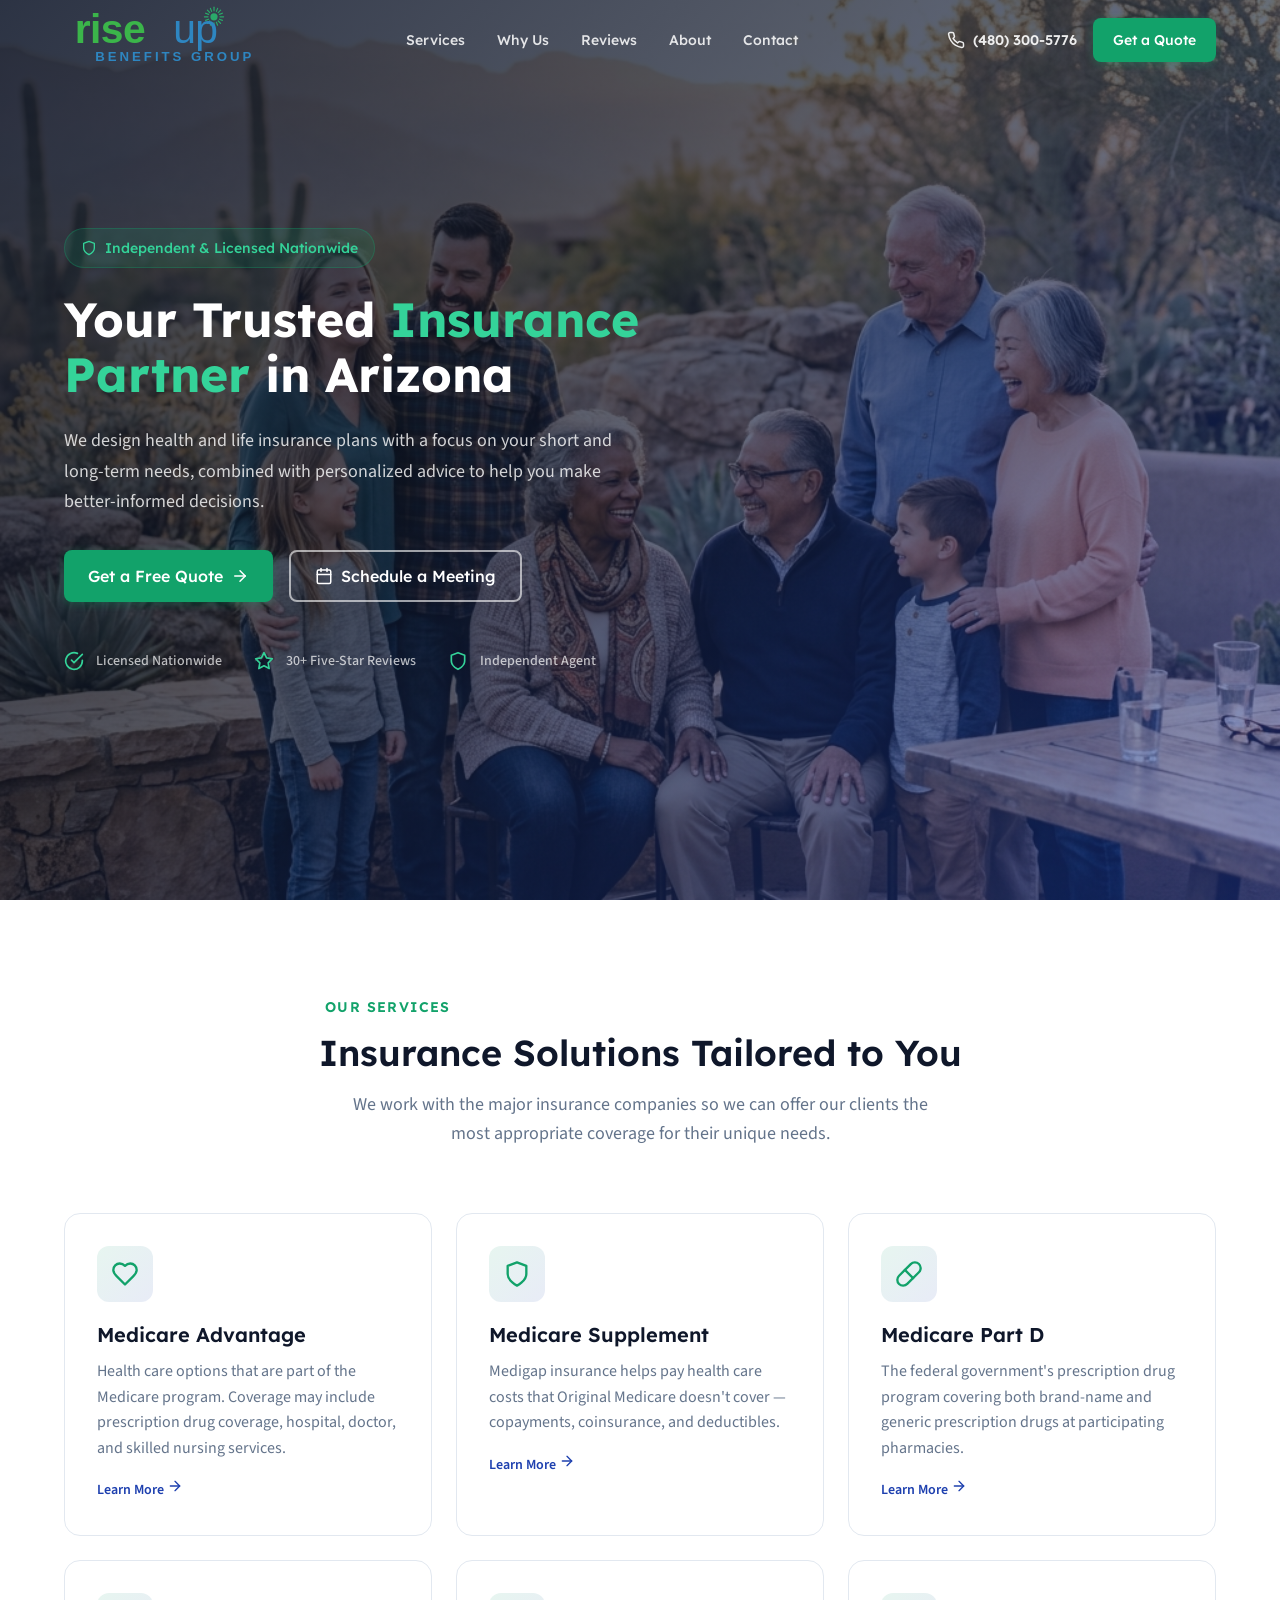
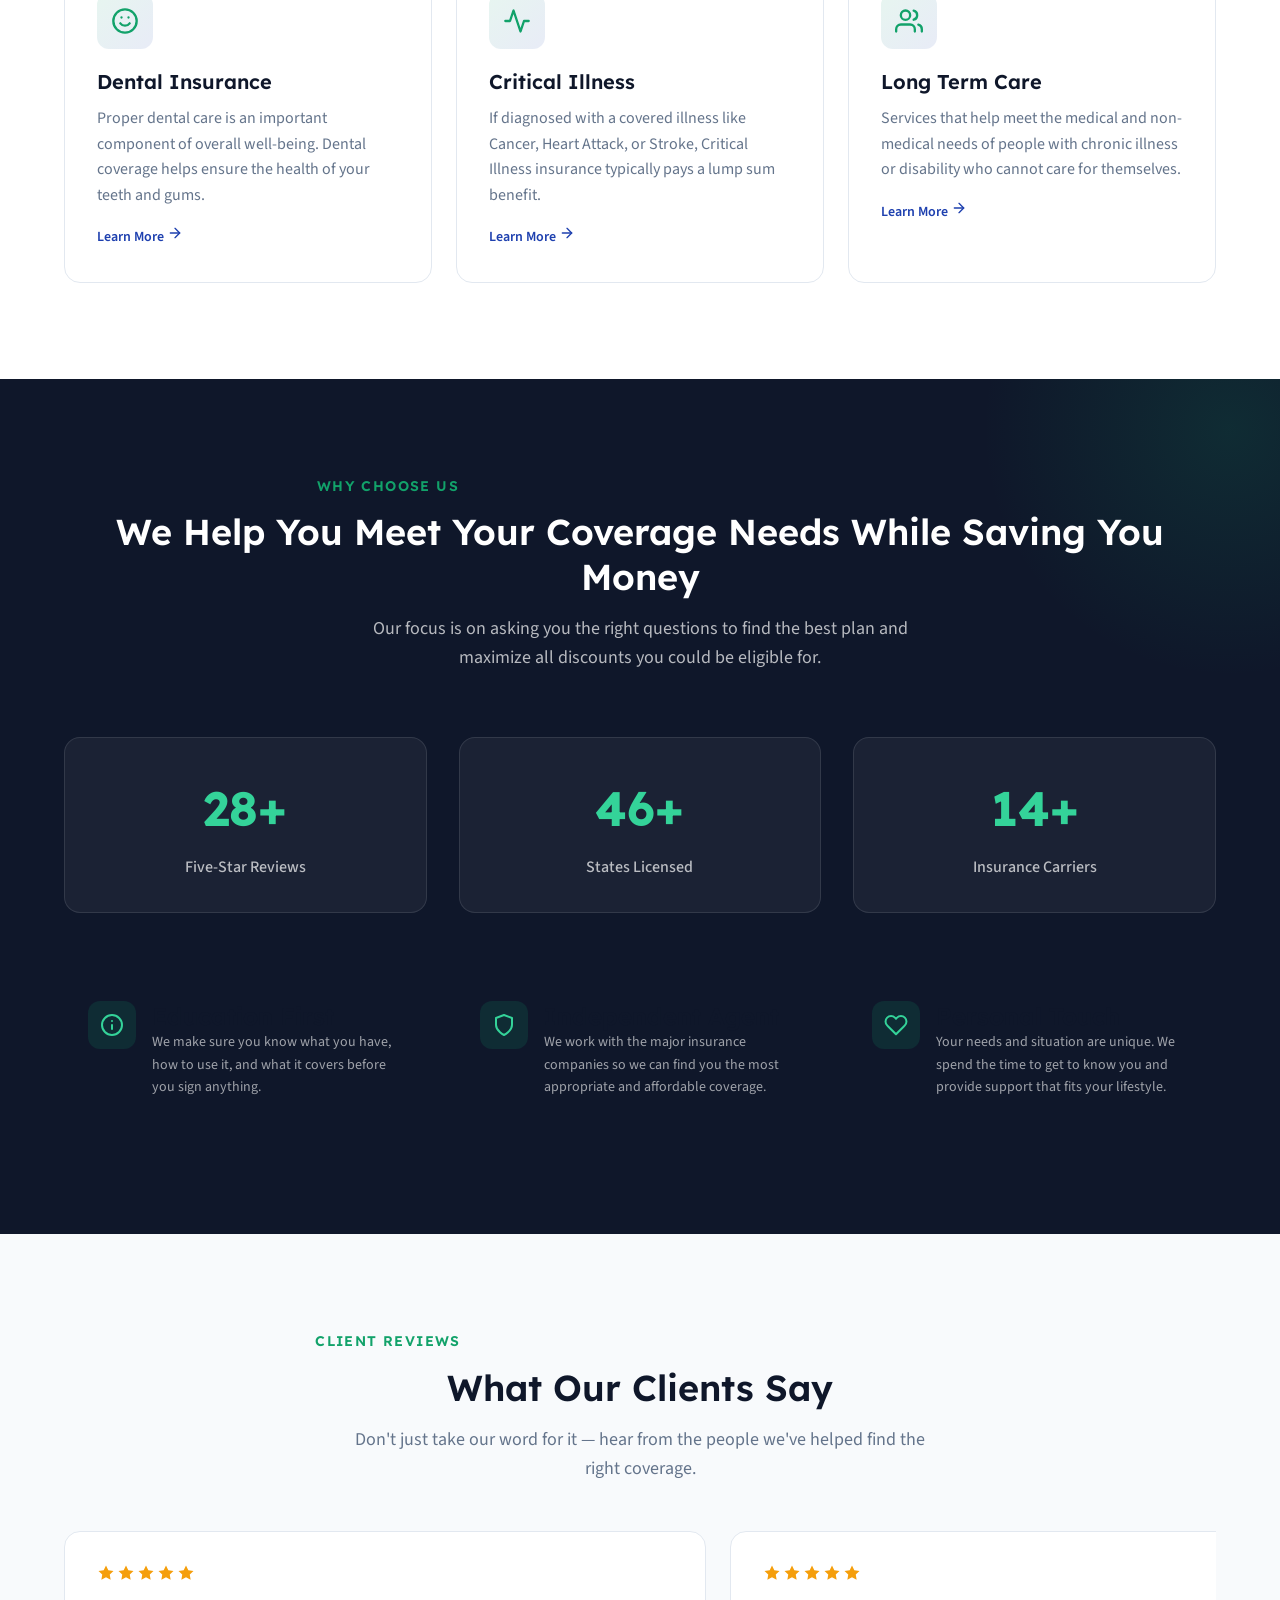
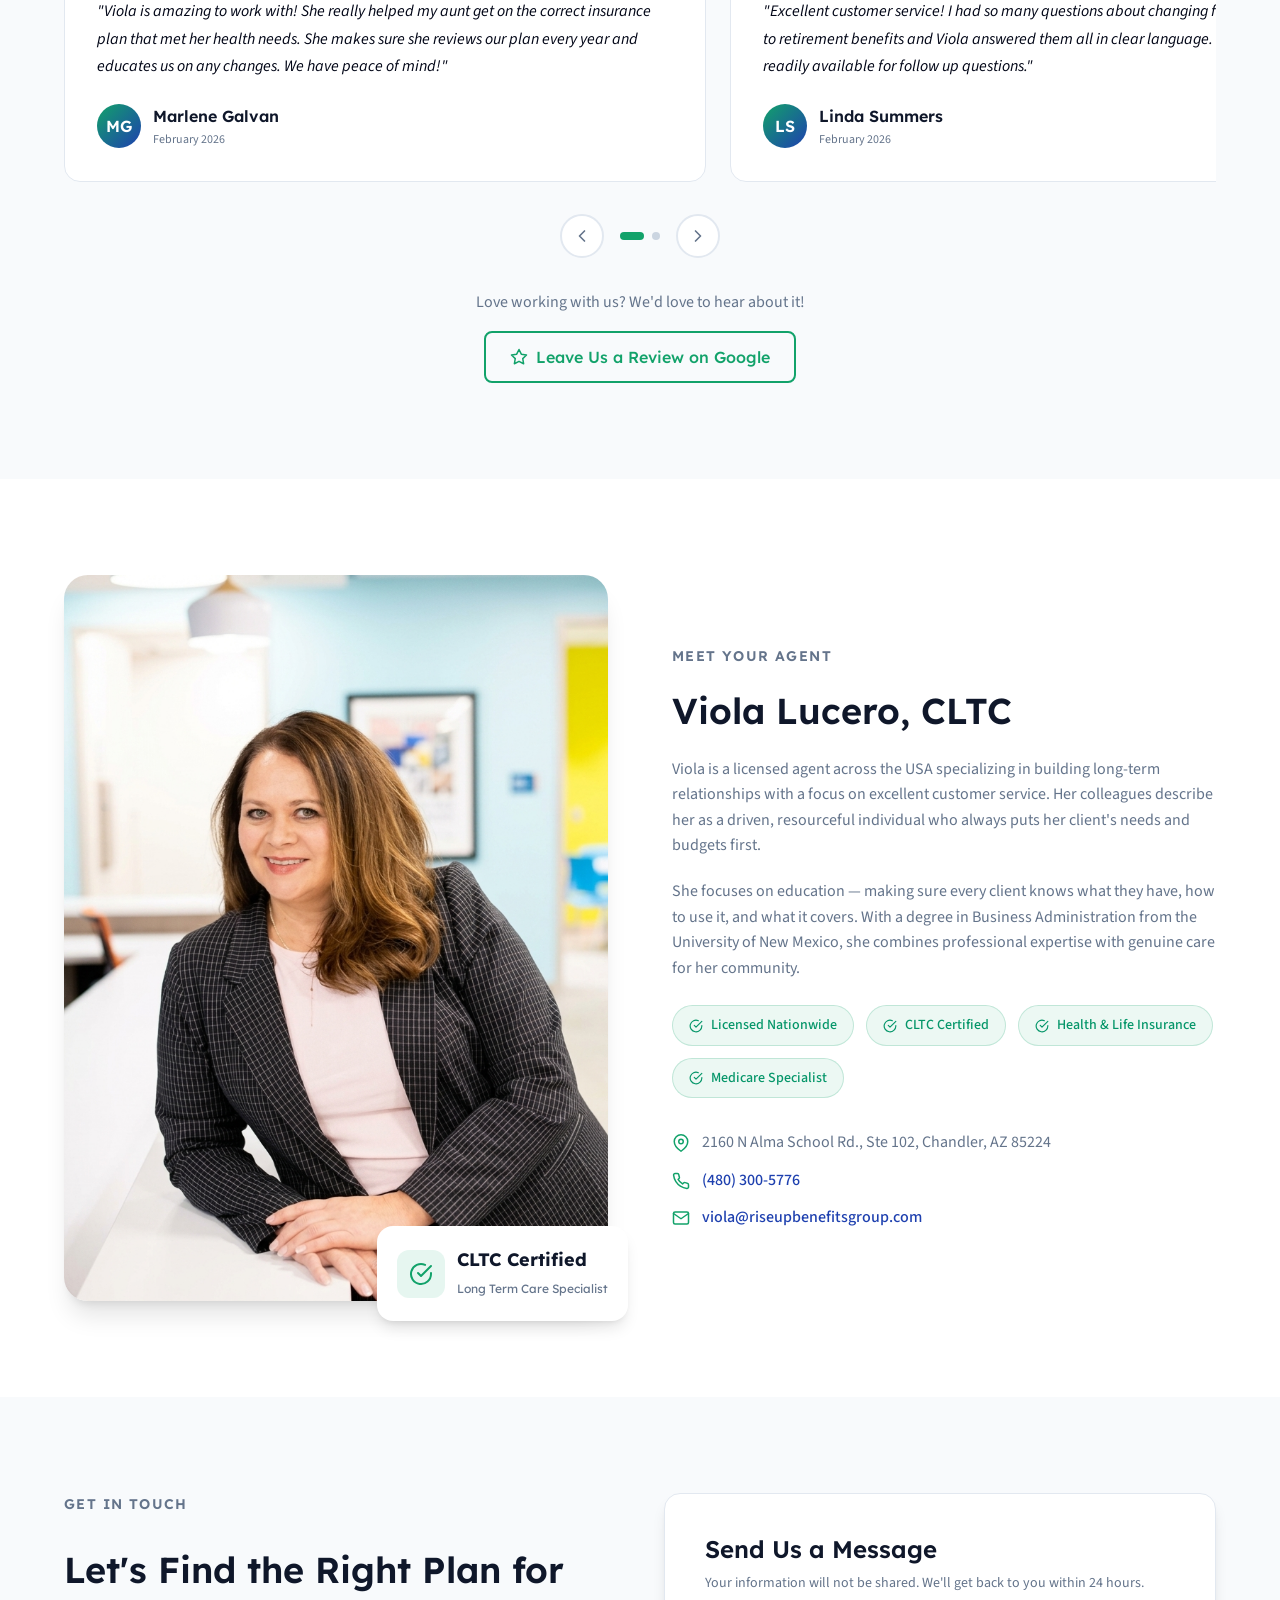
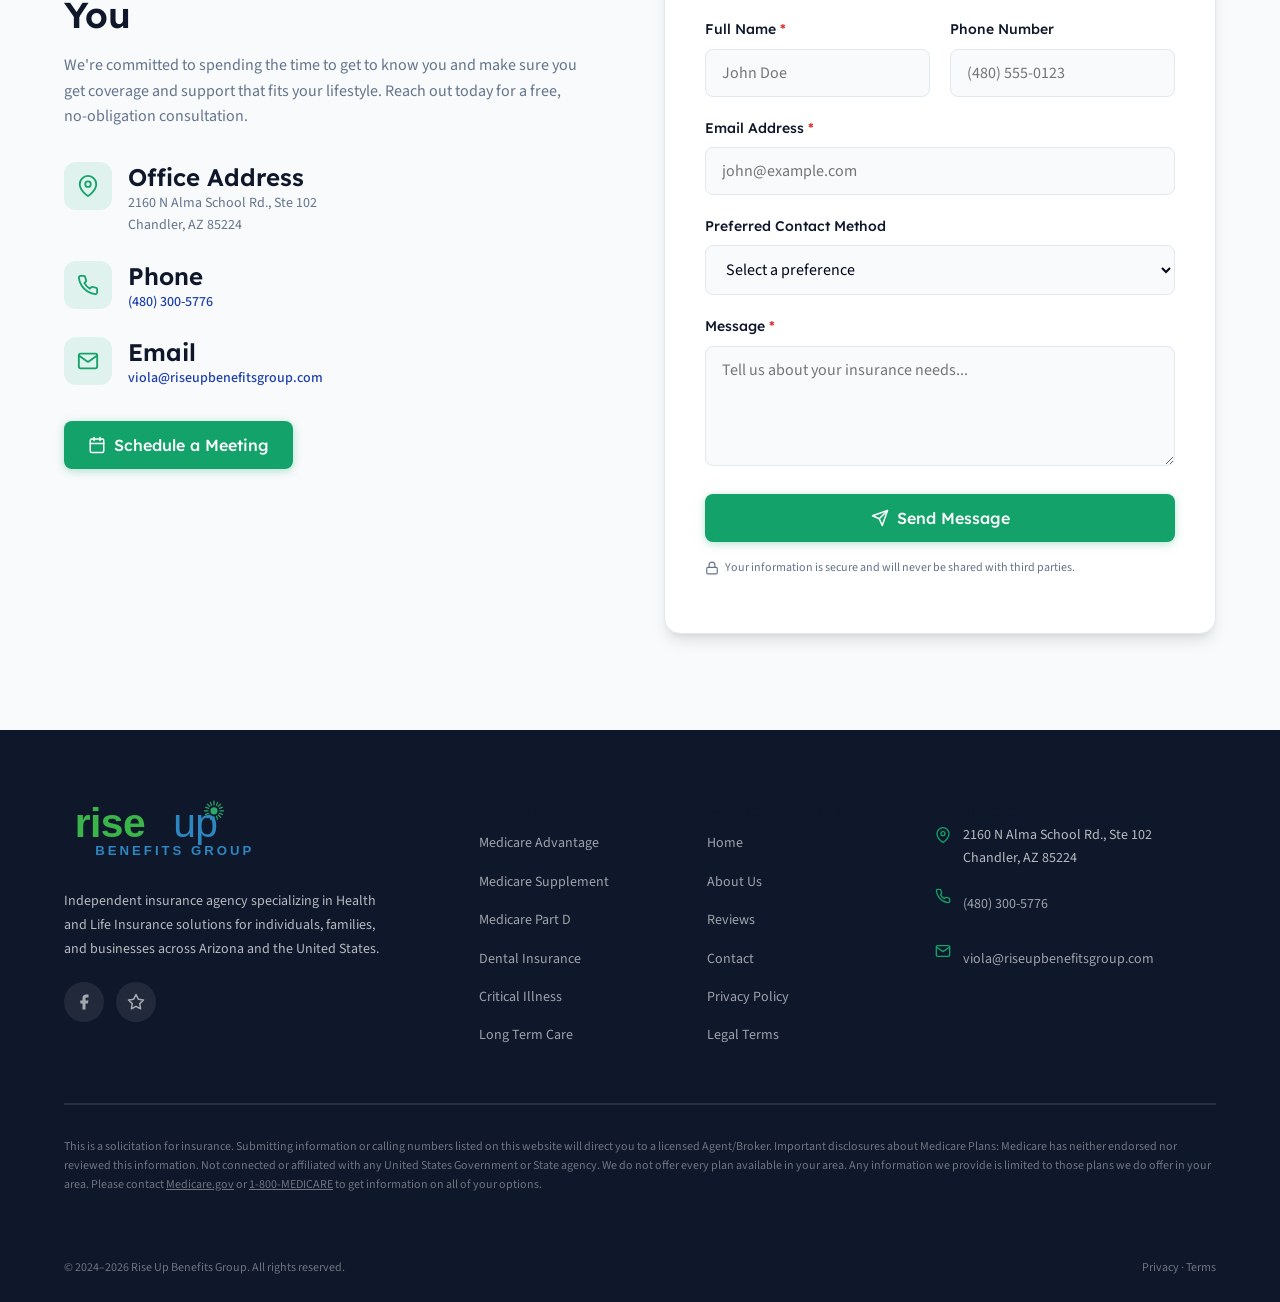
==== commit 48071f0c: "feat: switch to SVG logo for clean rendering" ====
--- a/index.html
+++ b/index.html
@@ -140,7 +140,7 @@
   <nav class="navbar" id="navbar" role="navigation" aria-label="Main navigation">
     <div class="container">
       <a href="#" class="nav-logo" aria-label="Rise Up Benefits Group - Home">
-        <img src="assets/logo.png" alt="Rise Up Benefits Group" class="nav-logo-img" height="80">
+        <img src="assets/logo.svg" alt="Rise Up Benefits Group" class="nav-logo-img" height="80">
       </a>
 
       <div class="nav-links">
@@ -659,7 +659,7 @@
       <div class="footer-grid">
         <div class="footer-brand">
           <a href="#" class="nav-logo" aria-label="Rise Up Benefits Group - Home">
-            <img src="assets/logo.png" alt="Rise Up Benefits Group" class="nav-logo-img" height="80">
+            <img src="assets/logo.svg" alt="Rise Up Benefits Group" class="nav-logo-img" height="80">
           </a>
           <p>Independent insurance agency specializing in Health and Life Insurance solutions for individuals, families, and businesses across Arizona and the United States.</p>
           <div class="footer-social">
--- a/style.css
+++ b/style.css
@@ -331,10 +331,11 @@
 }
 
 .nav-logo-img {
-  height: 60px;
+  height: 80px;
   width: auto;
   display: block;
   border-radius: var(--radius-sm);
+  padding-bottom: 8px;
 }
 
 .nav-logo-text span {
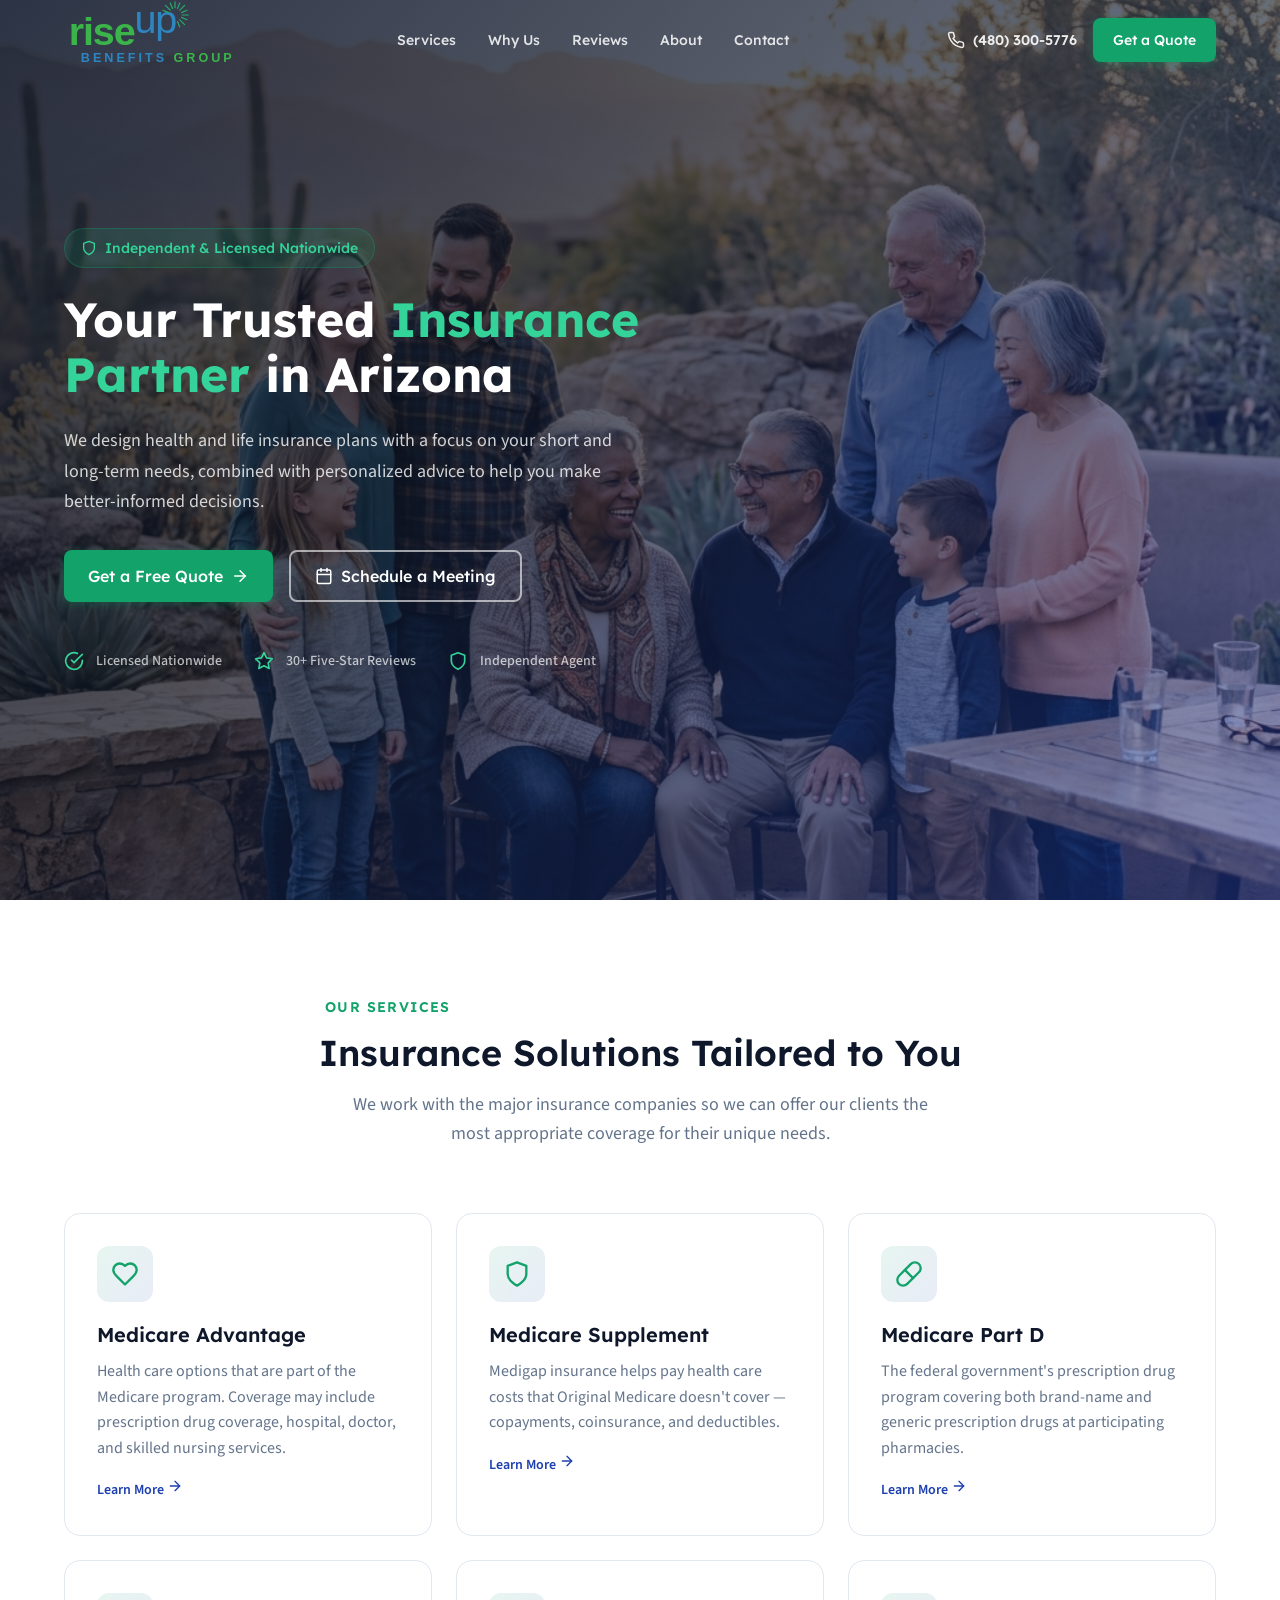
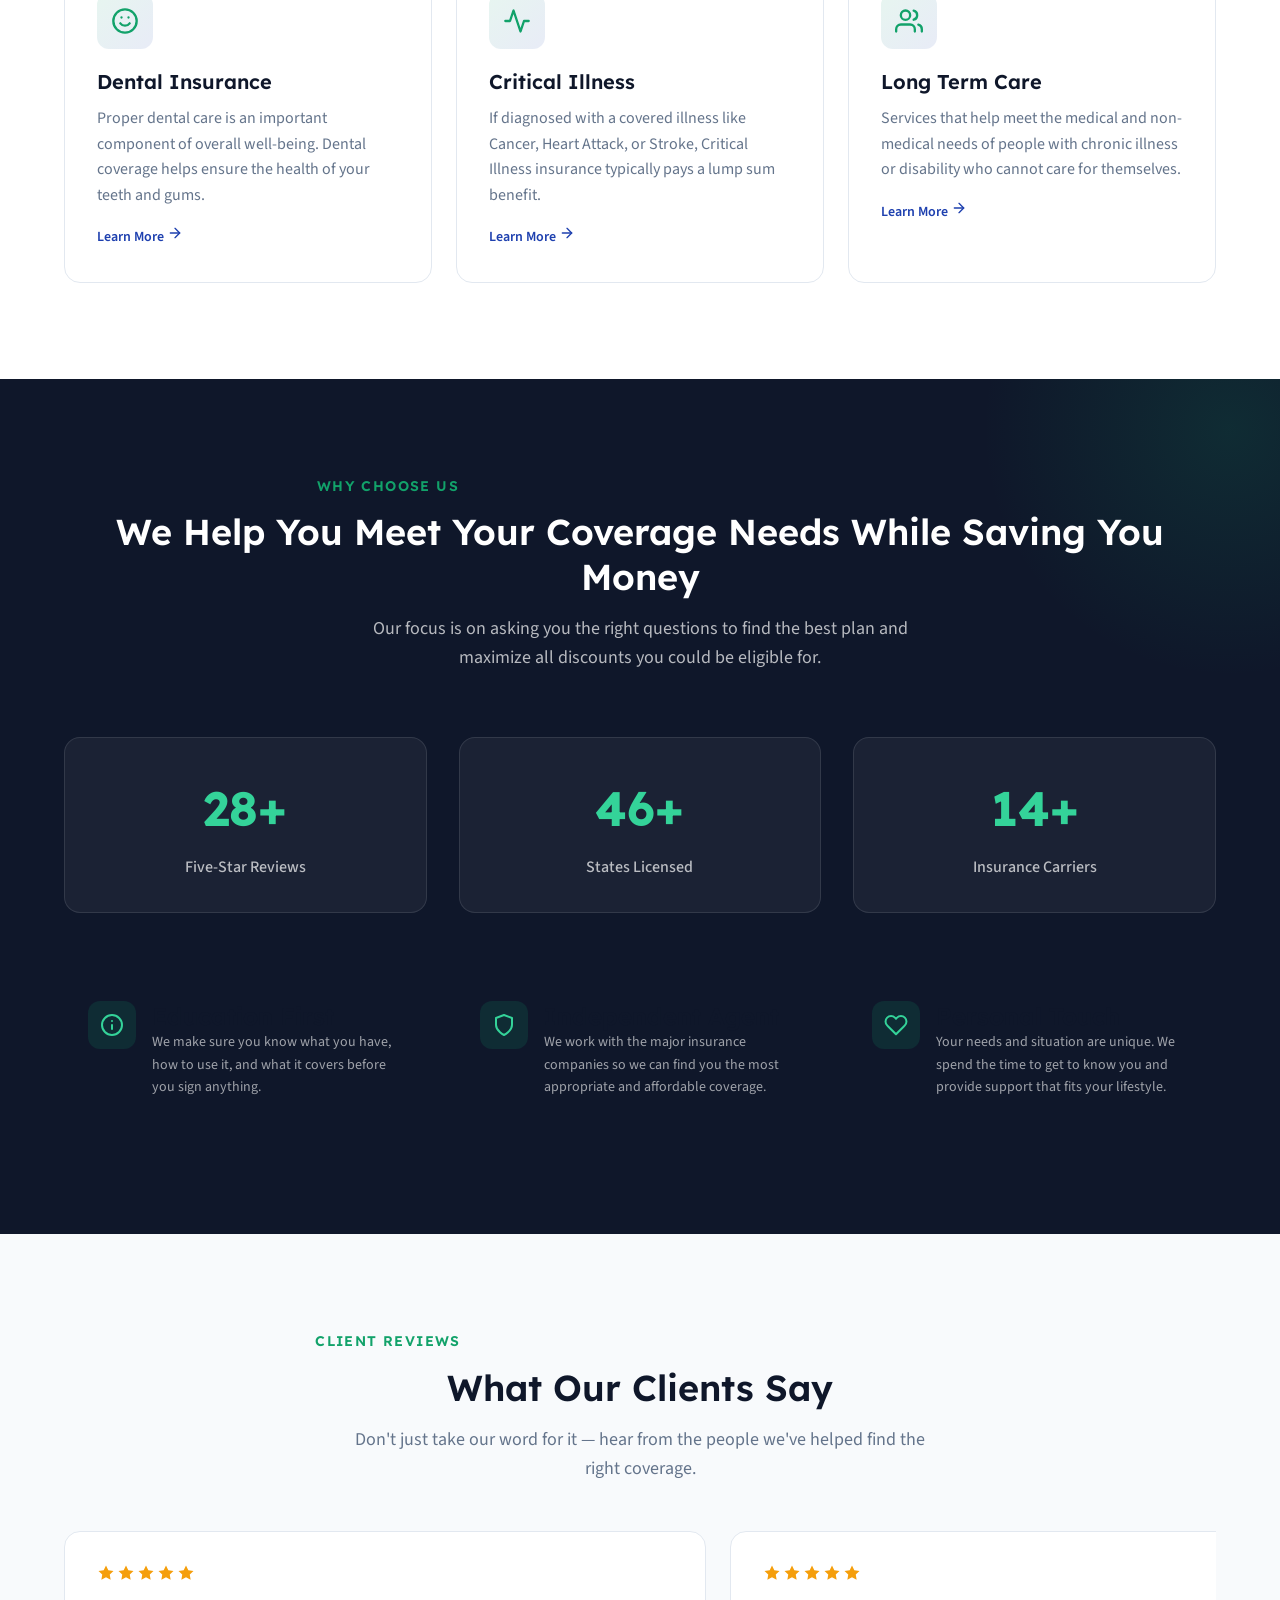
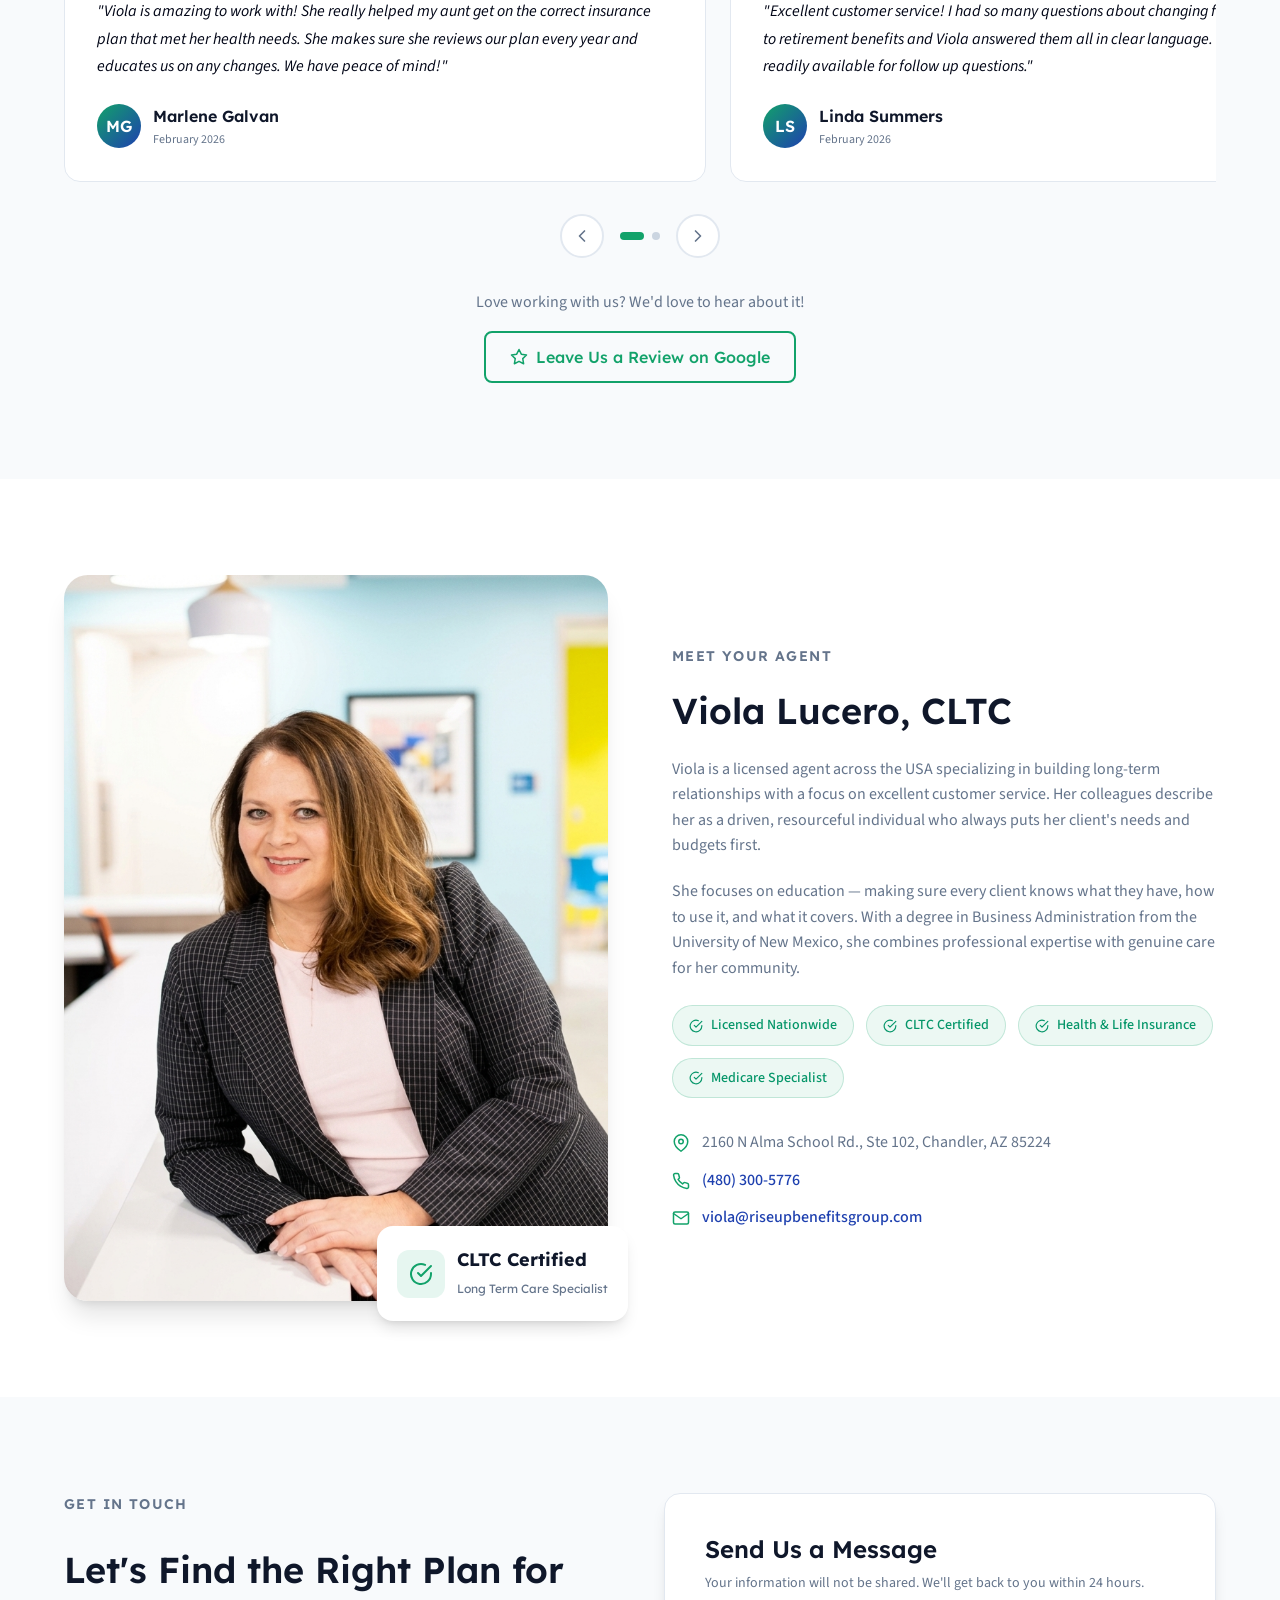
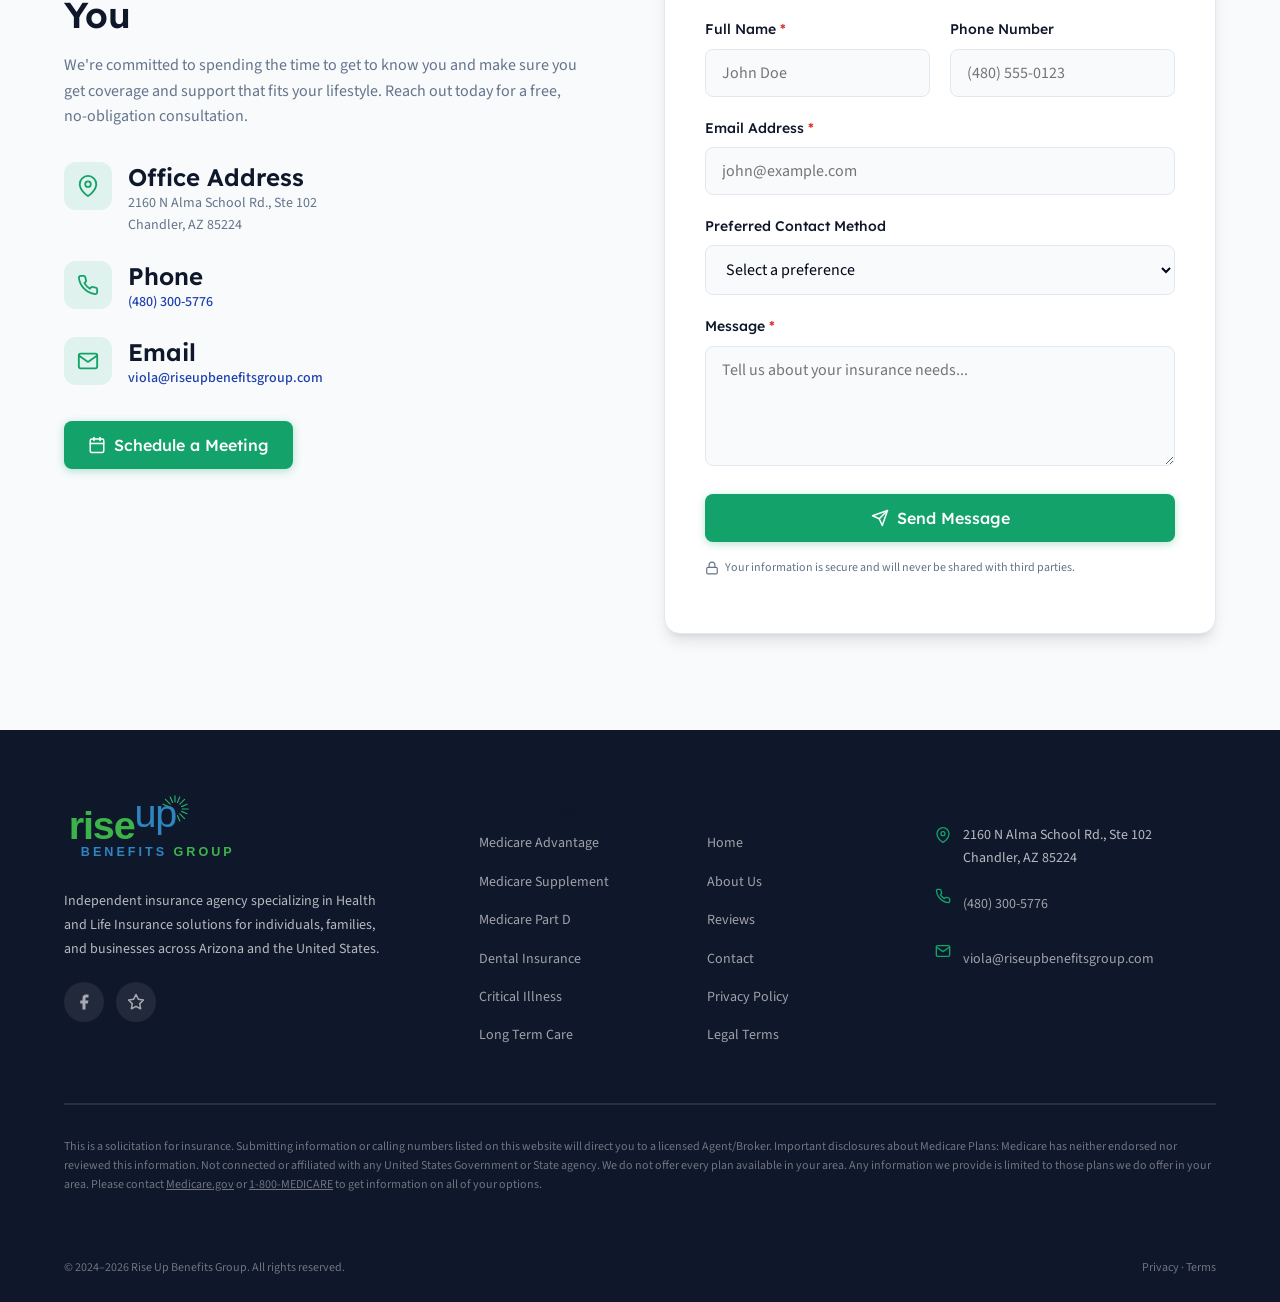
==== commit 141bb5f7: "SEO Auto-Fix: 2 issue(s) resolved — 4/13/2026" ====
--- a/index.html
+++ b/index.html
@@ -140,7 +140,7 @@
   <nav class="navbar" id="navbar" role="navigation" aria-label="Main navigation">
     <div class="container">
       <a href="#" class="nav-logo" aria-label="Rise Up Benefits Group - Home">
-        <img src="assets/logo.svg" alt="Rise Up Benefits Group" class="nav-logo-img" height="80">
+        <img src="assets/logo.svg" alt="Rise Up Benefits Group" class="nav-logo-img" height="80" width="auto">
       </a>
 
       <div class="nav-links">
@@ -659,7 +659,7 @@
       <div class="footer-grid">
         <div class="footer-brand">
           <a href="#" class="nav-logo" aria-label="Rise Up Benefits Group - Home">
-            <img src="assets/logo.svg" alt="Rise Up Benefits Group" class="nav-logo-img" height="80">
+            <img loading="lazy" src="assets/logo.svg" alt="Rise Up Benefits Group" class="nav-logo-img" height="80" width="auto">
           </a>
           <p>Independent insurance agency specializing in Health and Life Insurance solutions for individuals, families, and businesses across Arizona and the United States.</p>
           <div class="footer-social">
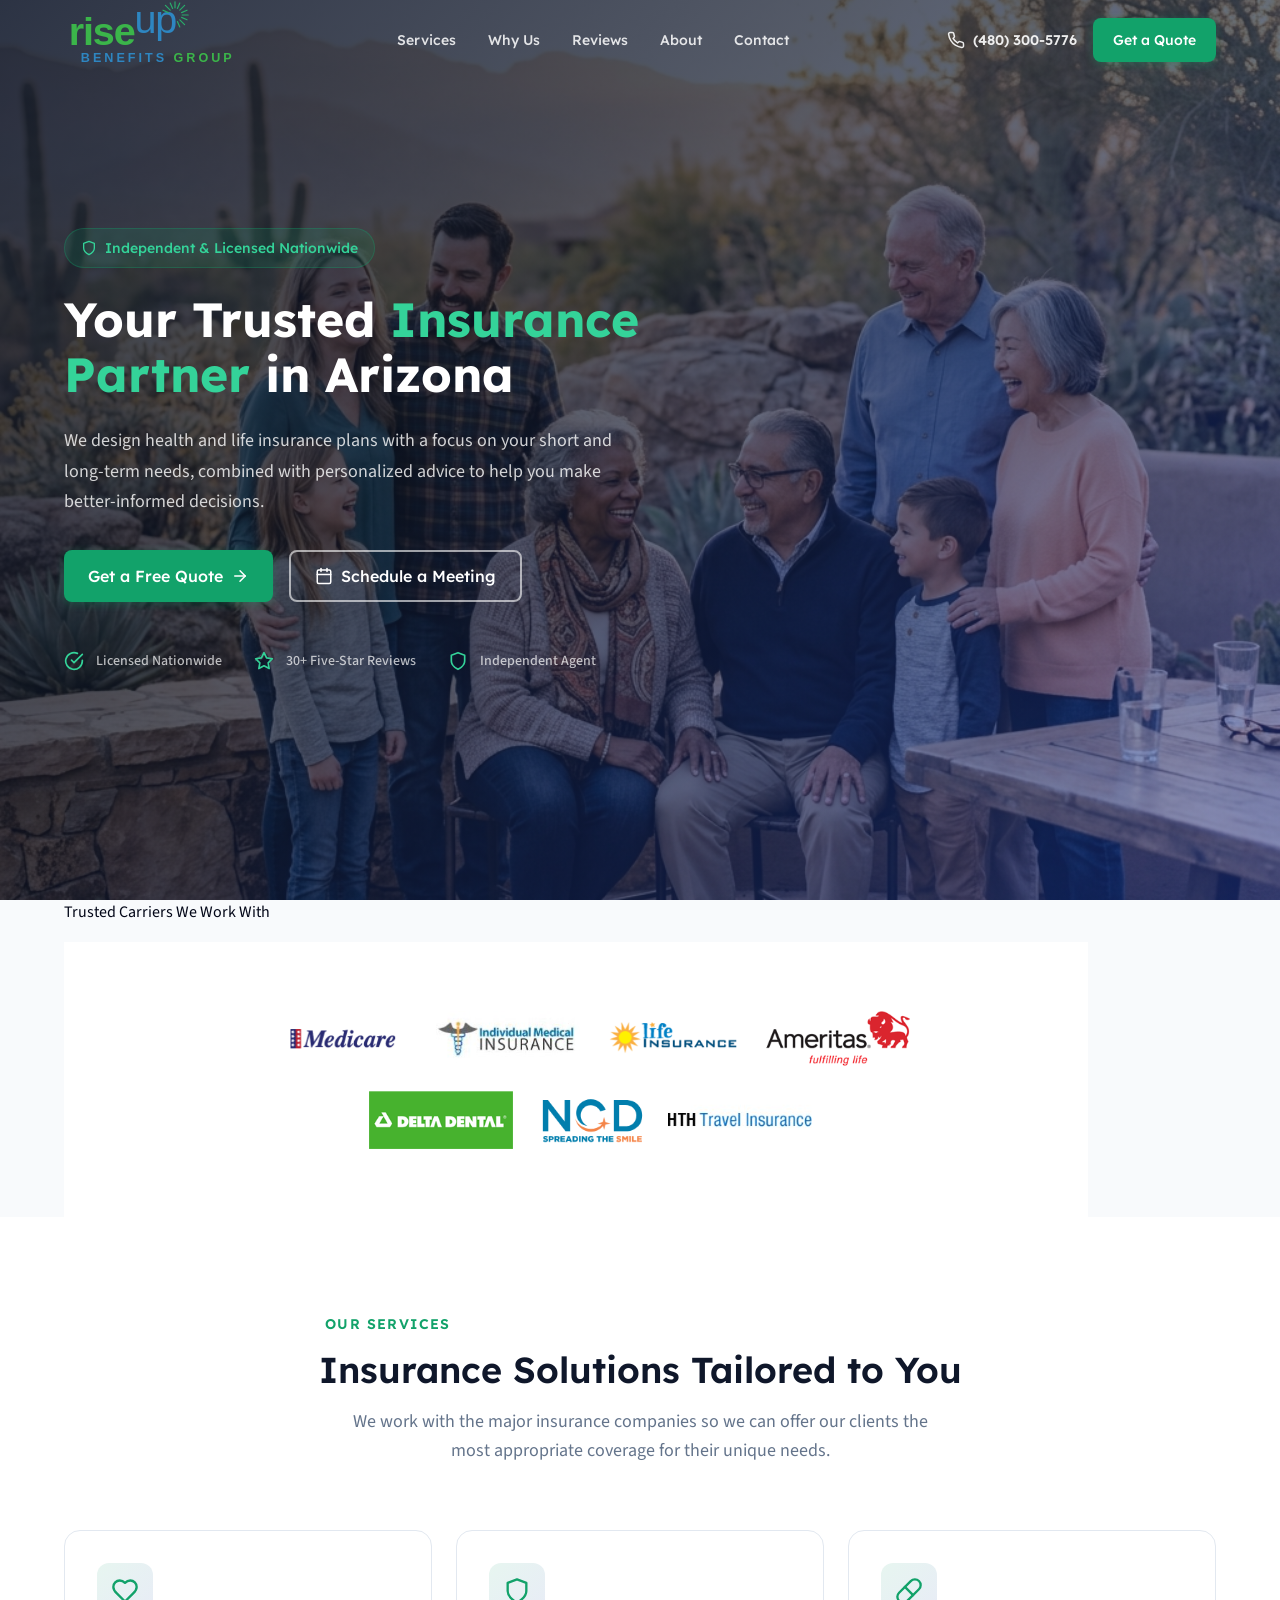
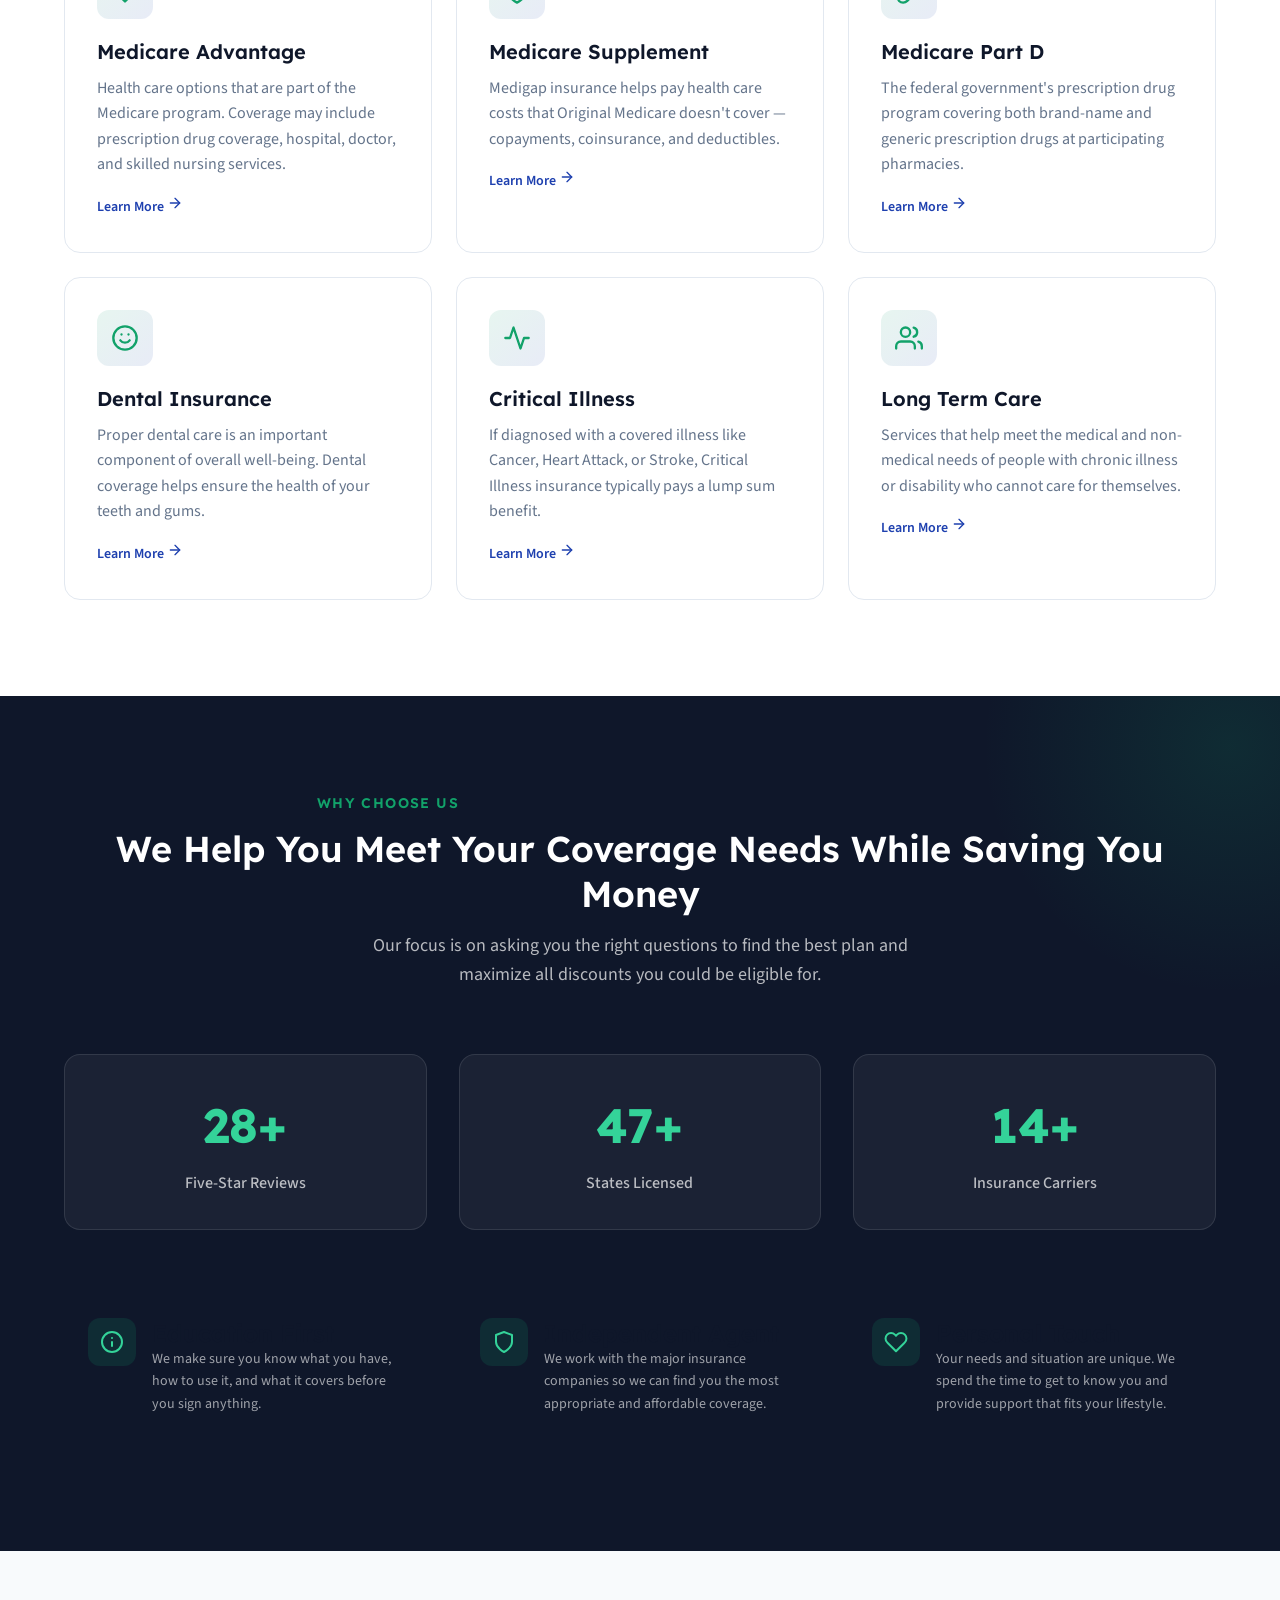
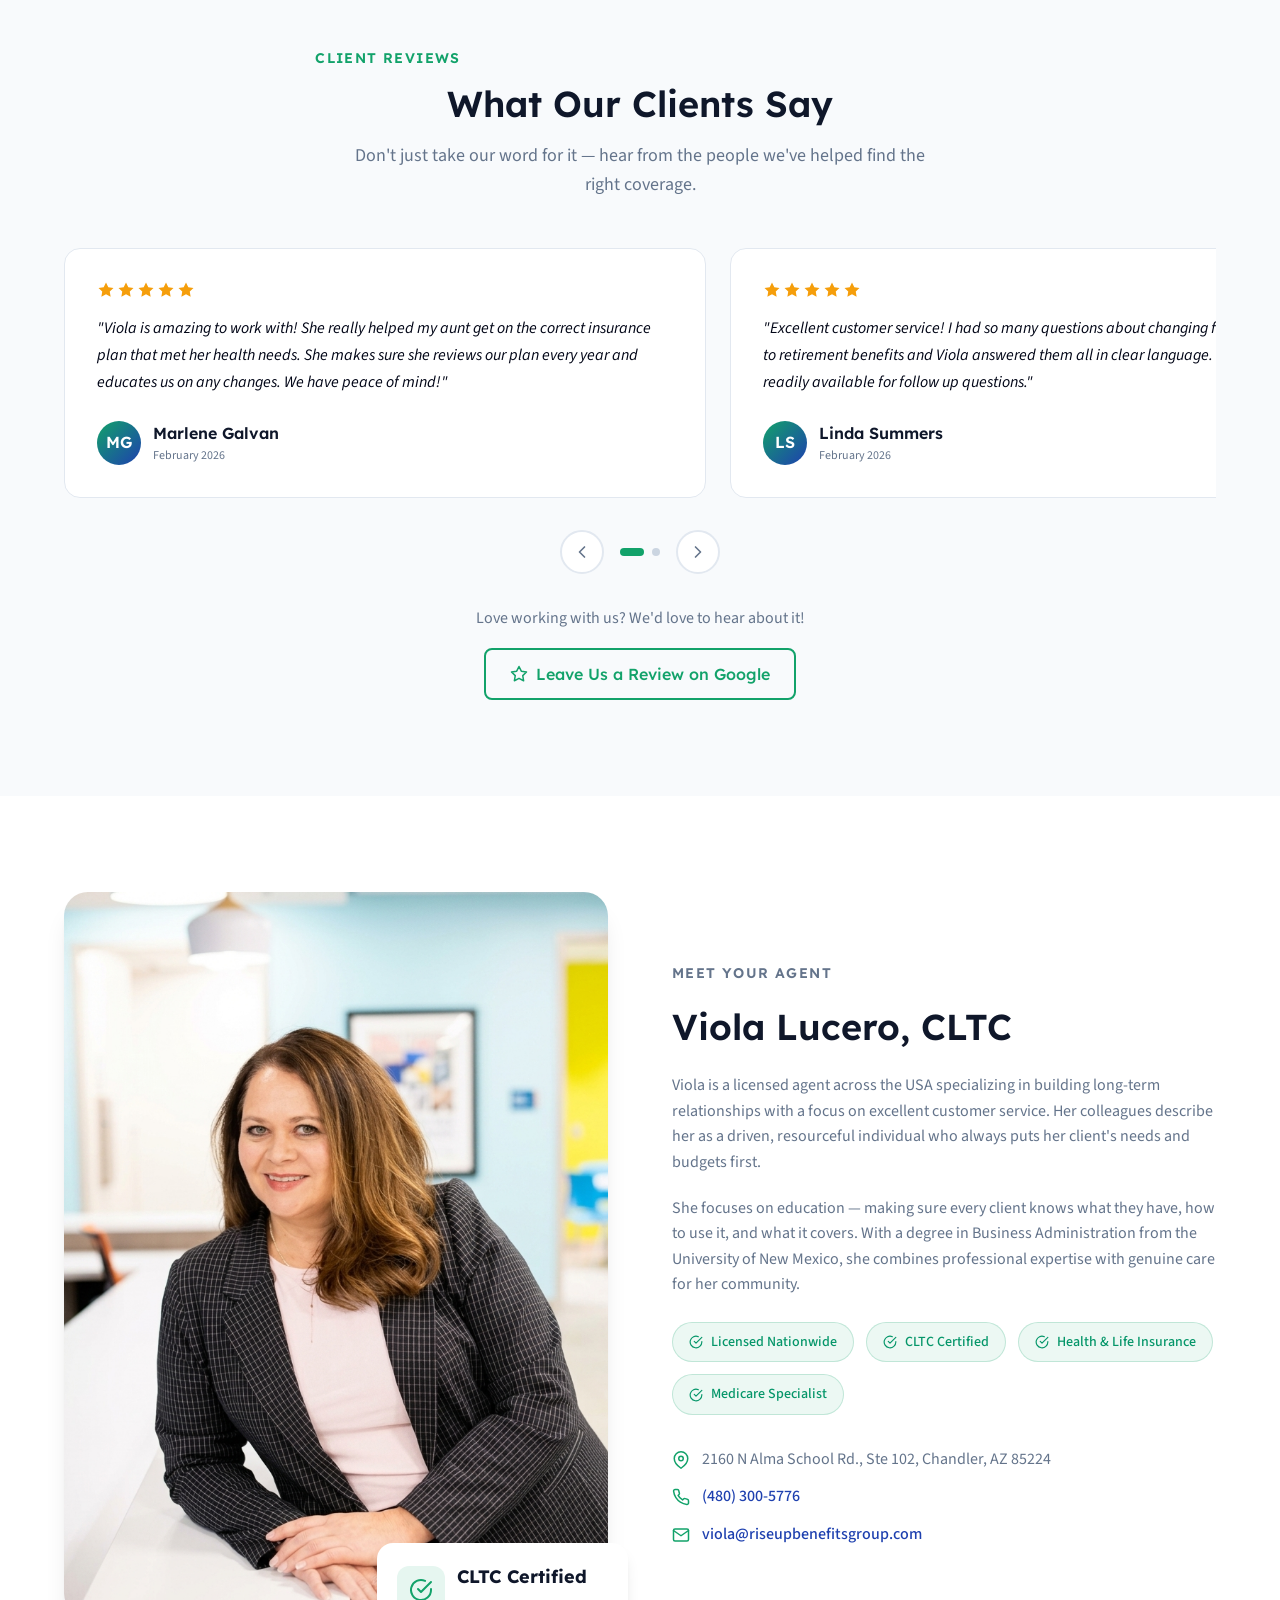
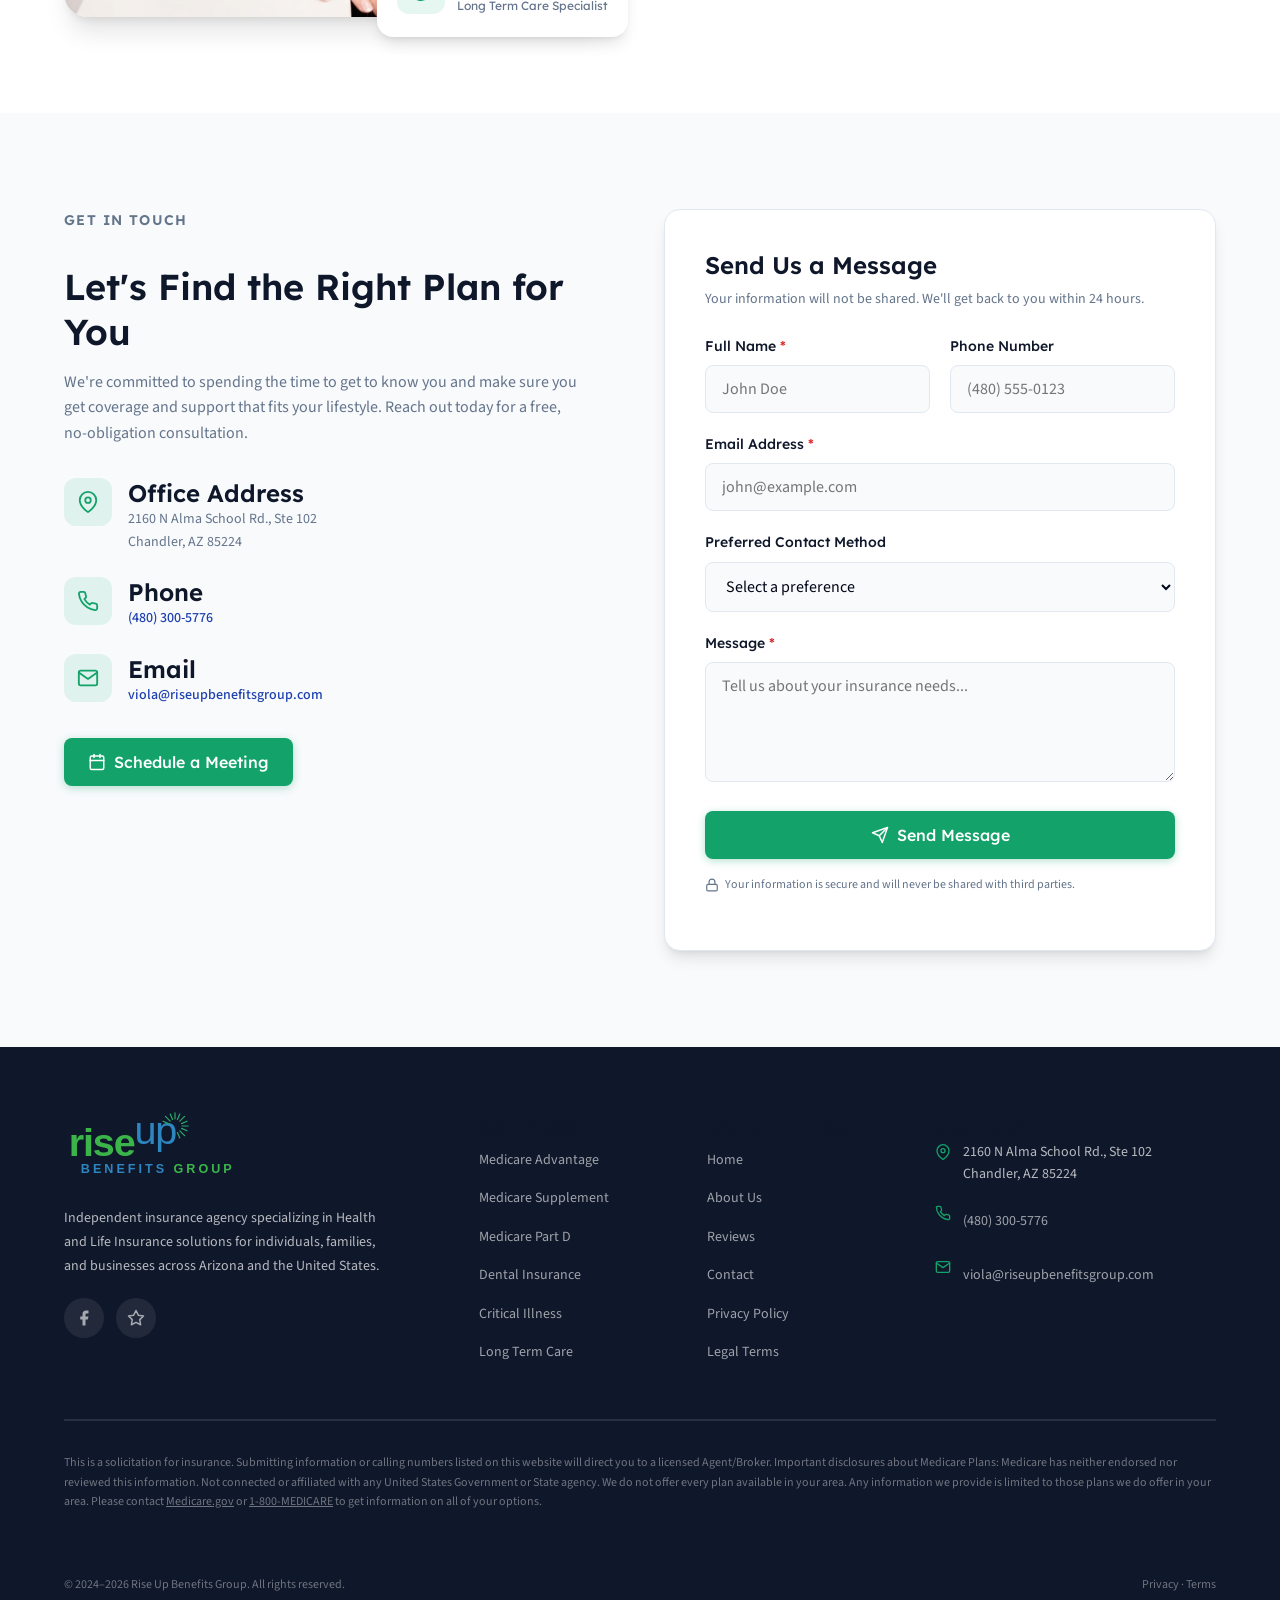
==== commit cfbc9ac2: "feat: add Trusted Carriers logo strip after hero section" ====
--- a/index.html
+++ b/index.html
@@ -140,7 +140,7 @@
   <nav class="navbar" id="navbar" role="navigation" aria-label="Main navigation">
     <div class="container">
       <a href="#" class="nav-logo" aria-label="Rise Up Benefits Group - Home">
-        <img src="assets/logo.svg" alt="Rise Up Benefits Group" class="nav-logo-img" height="80" width="auto">
+        <img src="assets/logo.svg" alt="Rise Up Benefits Group" class="nav-logo-img" height="80">
       </a>
 
       <div class="nav-links">
@@ -218,6 +218,16 @@
               Independent Agent
             </div>
           </div>
+        </div>
+      </div>
+    </section>
+
+    <!-- ========== CARRIER LOGOS ========== -->
+    <section class="carriers" aria-label="Our Insurance Carriers">
+      <div class="container">
+        <p class="carriers-label reveal">Trusted Carriers We Work With</p>
+        <div class="carriers-strip reveal reveal-delay-1">
+          <img src="assets/carriers.png" alt="Our insurance carriers: Medicare, Individual Medical Insurance, Life Insurance, Ameritas, Delta Dental, NCD, HTH Travel Insurance" loading="lazy">
         </div>
       </div>
     </section>
@@ -659,7 +669,7 @@
       <div class="footer-grid">
         <div class="footer-brand">
           <a href="#" class="nav-logo" aria-label="Rise Up Benefits Group - Home">
-            <img loading="lazy" src="assets/logo.svg" alt="Rise Up Benefits Group" class="nav-logo-img" height="80" width="auto">
+            <img src="assets/logo.svg" alt="Rise Up Benefits Group" class="nav-logo-img" height="80">
           </a>
           <p>Independent insurance agency specializing in Health and Life Insurance solutions for individuals, families, and businesses across Arizona and the United States.</p>
           <div class="footer-social">
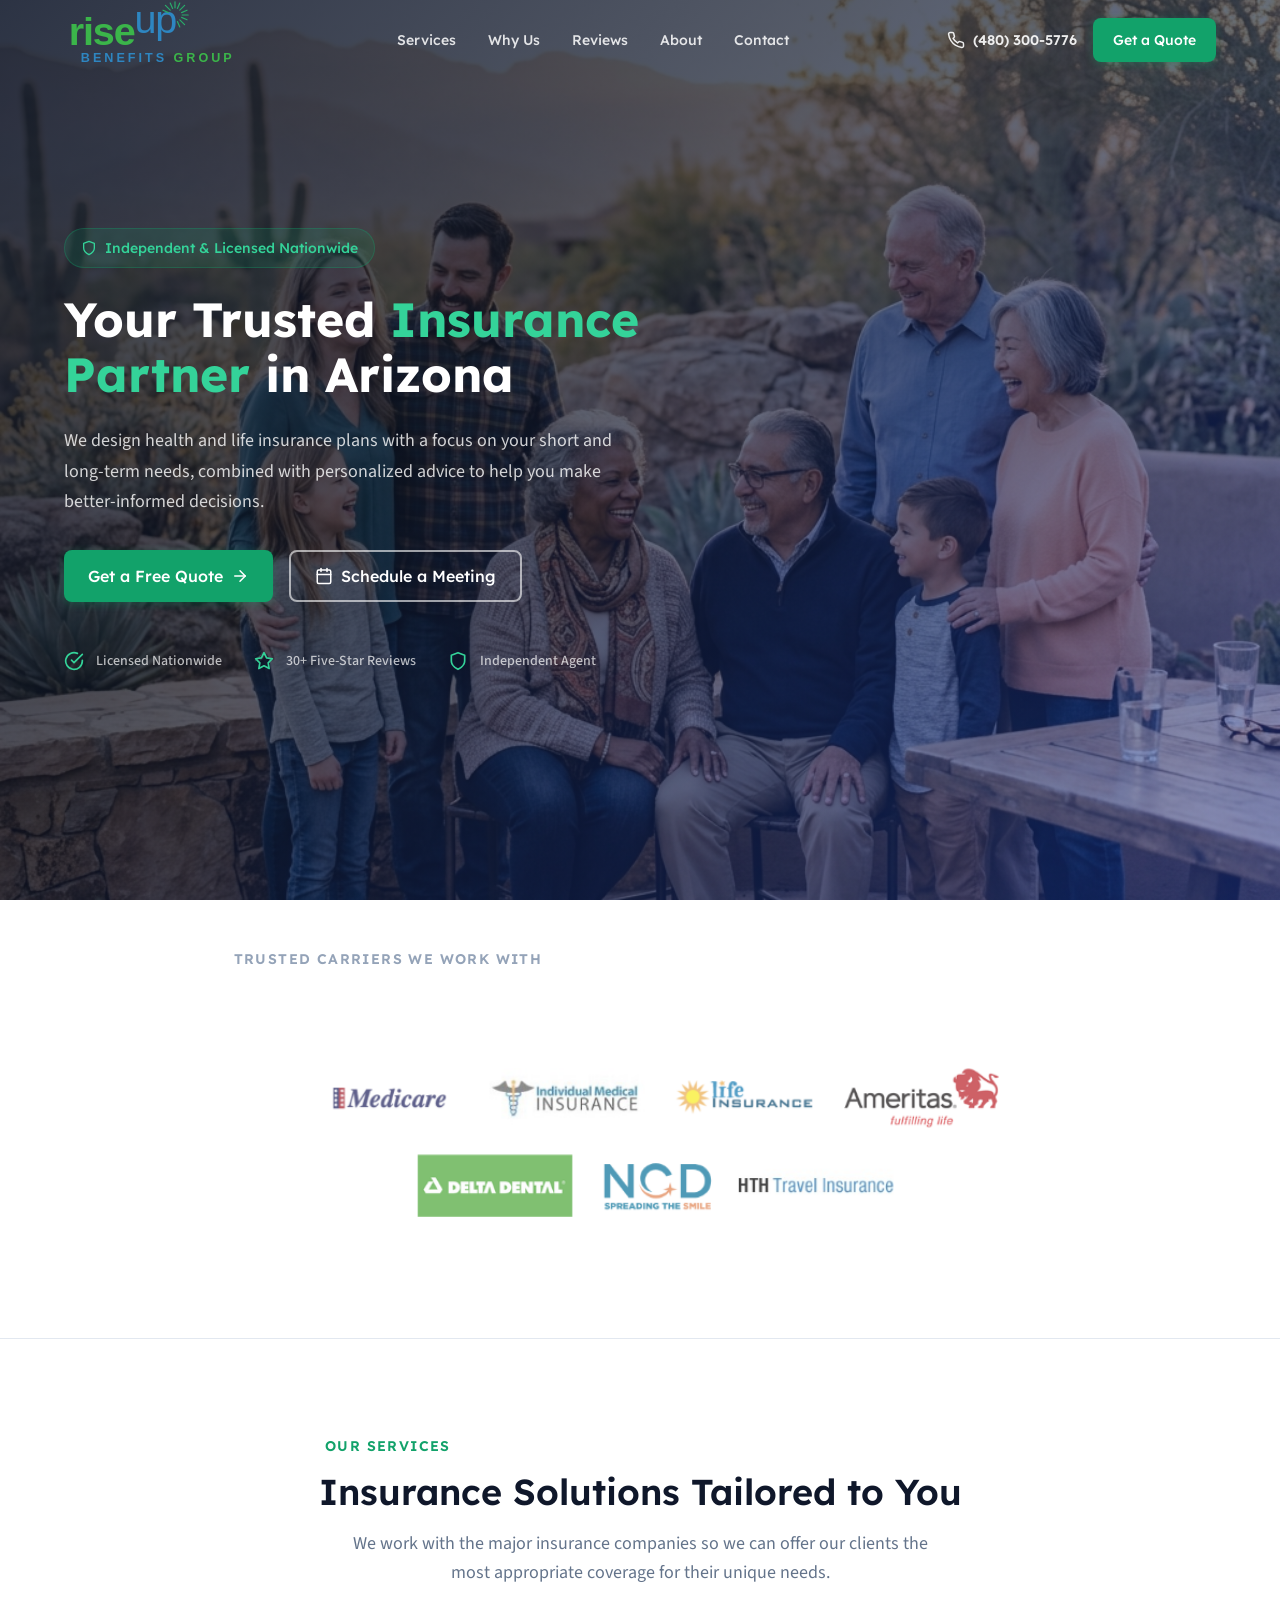
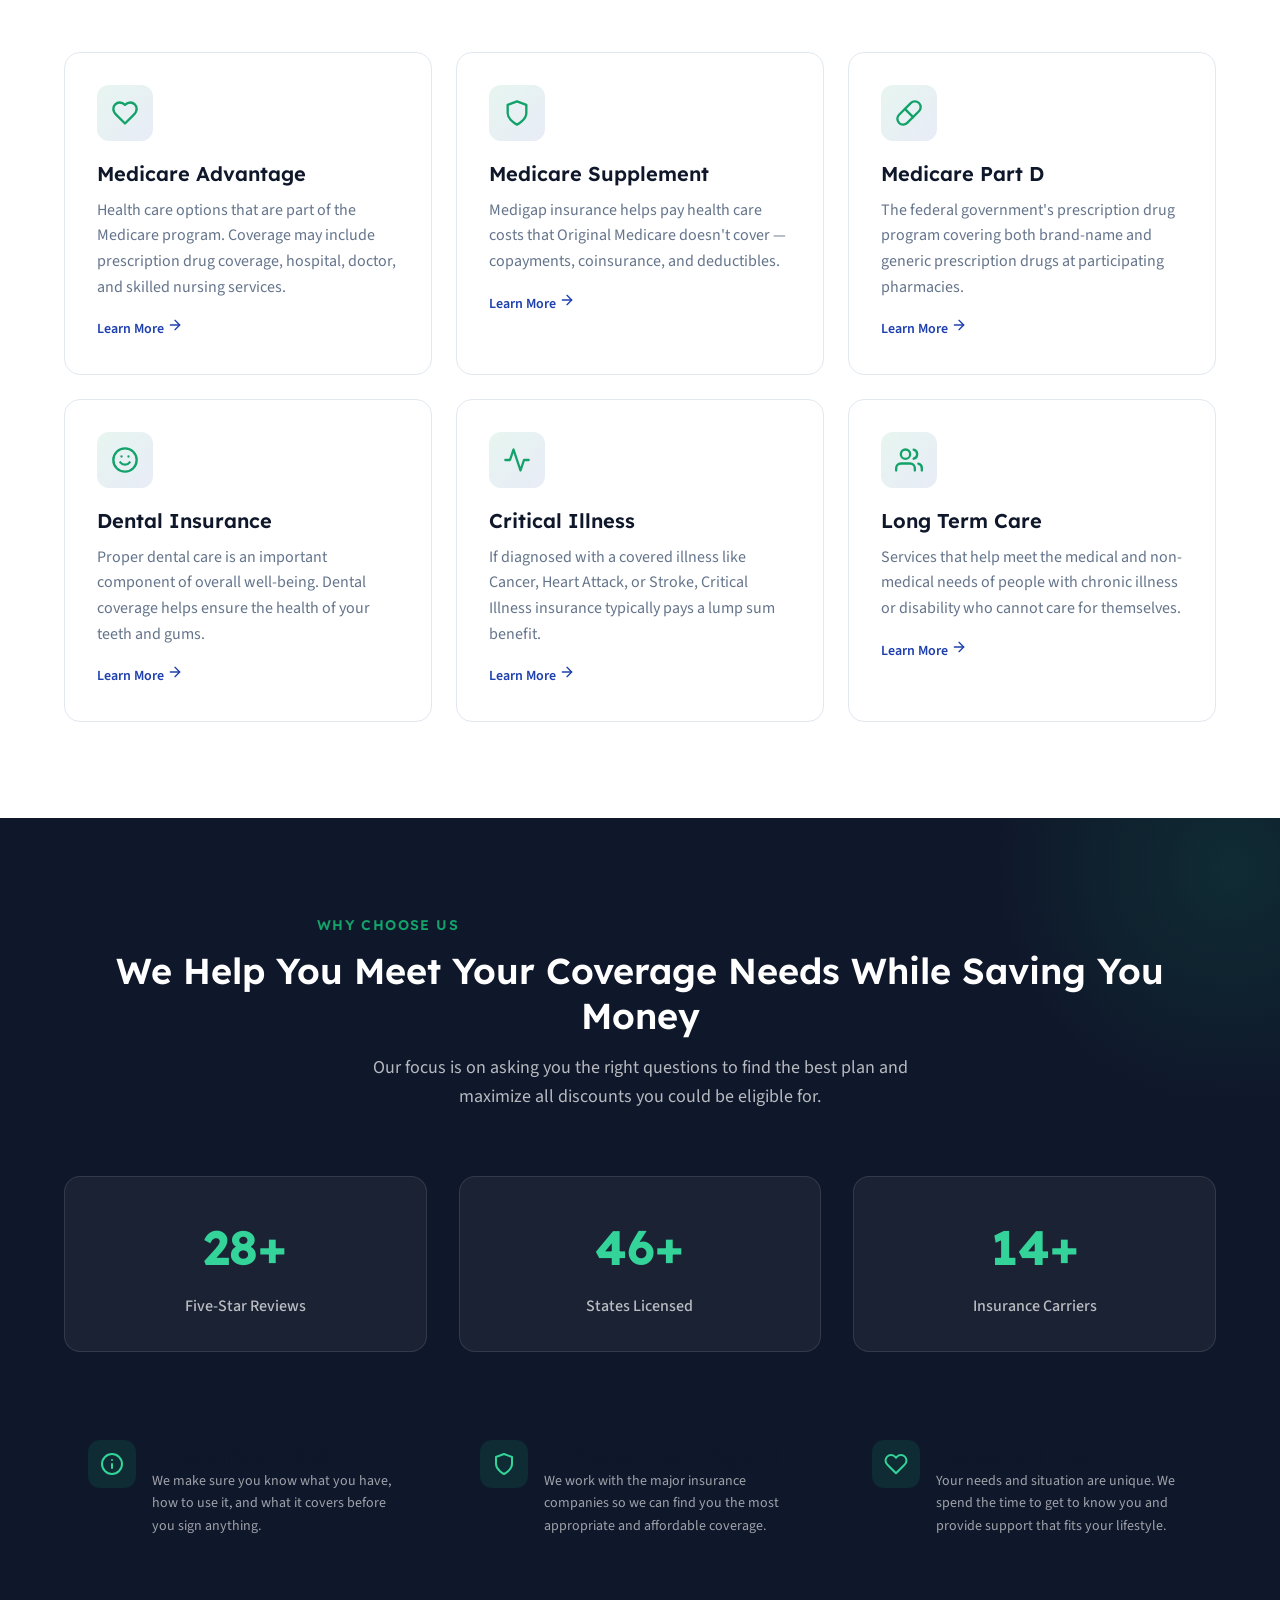
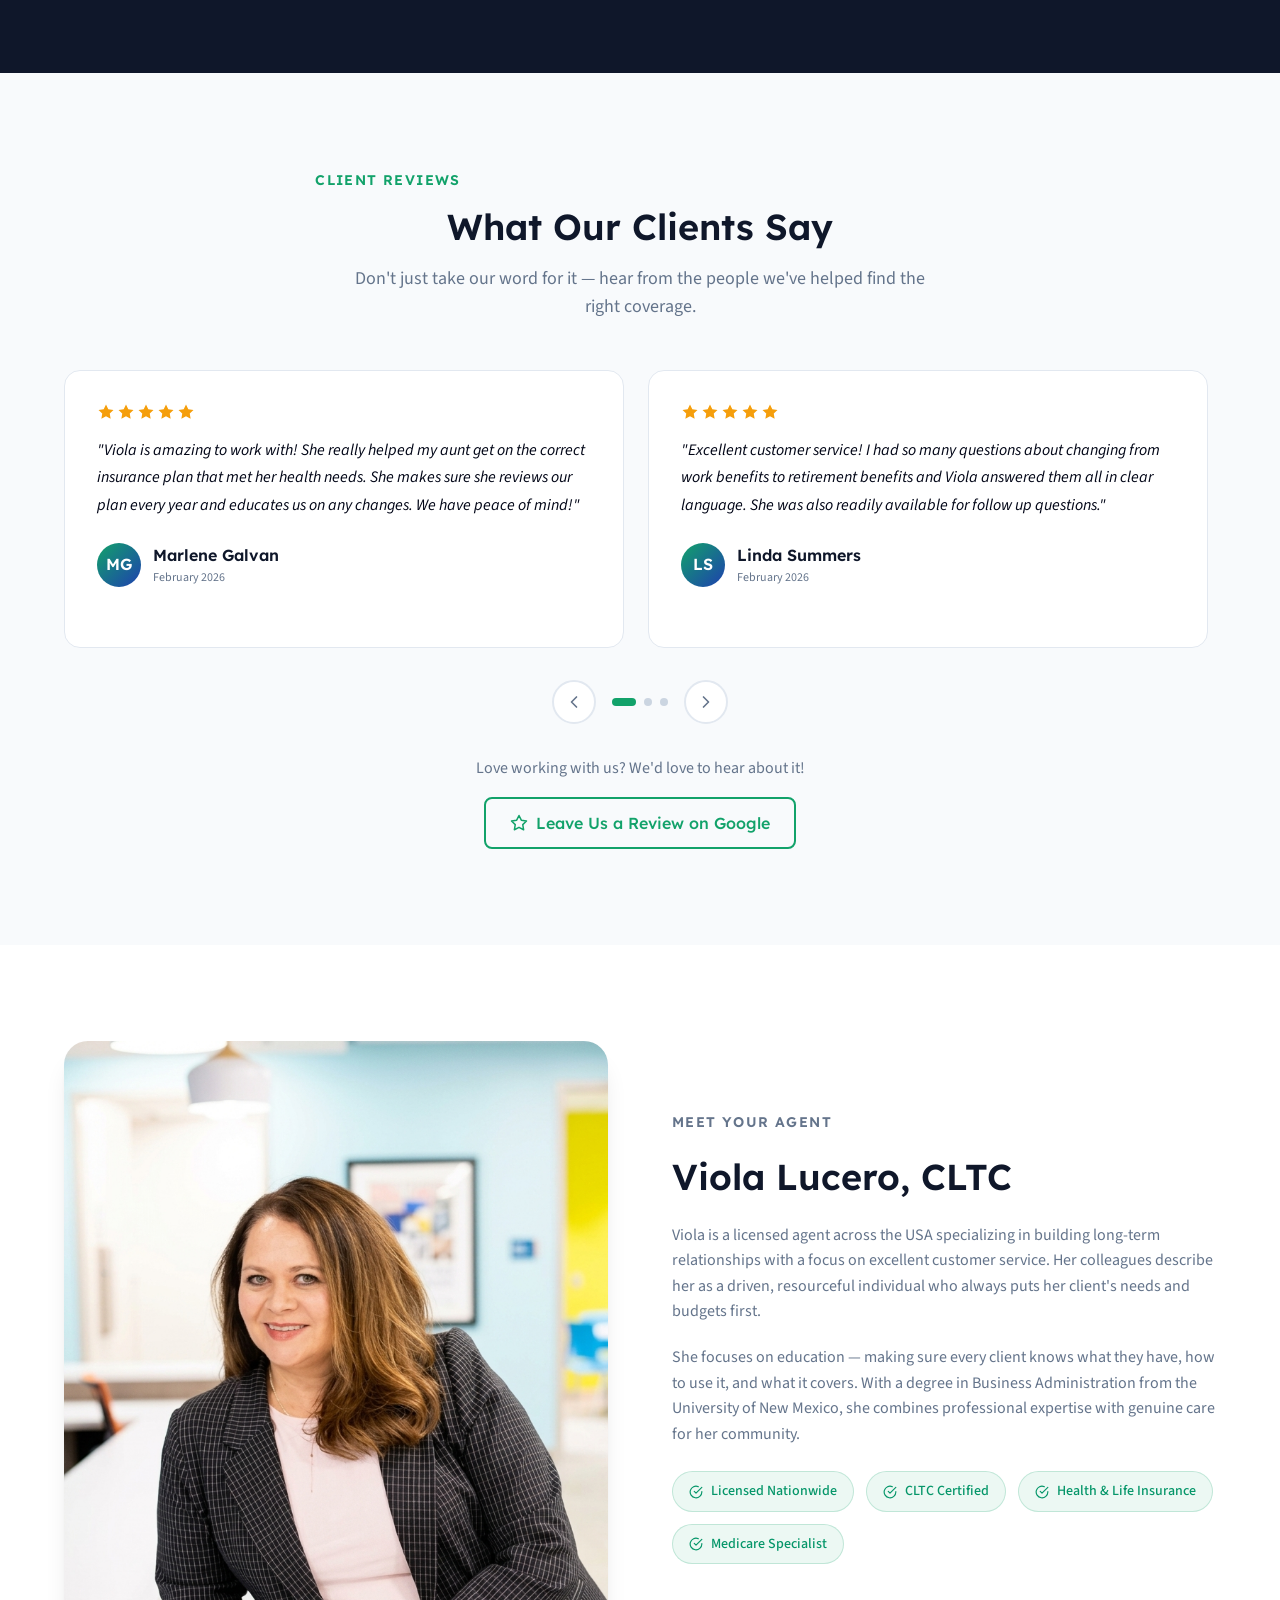
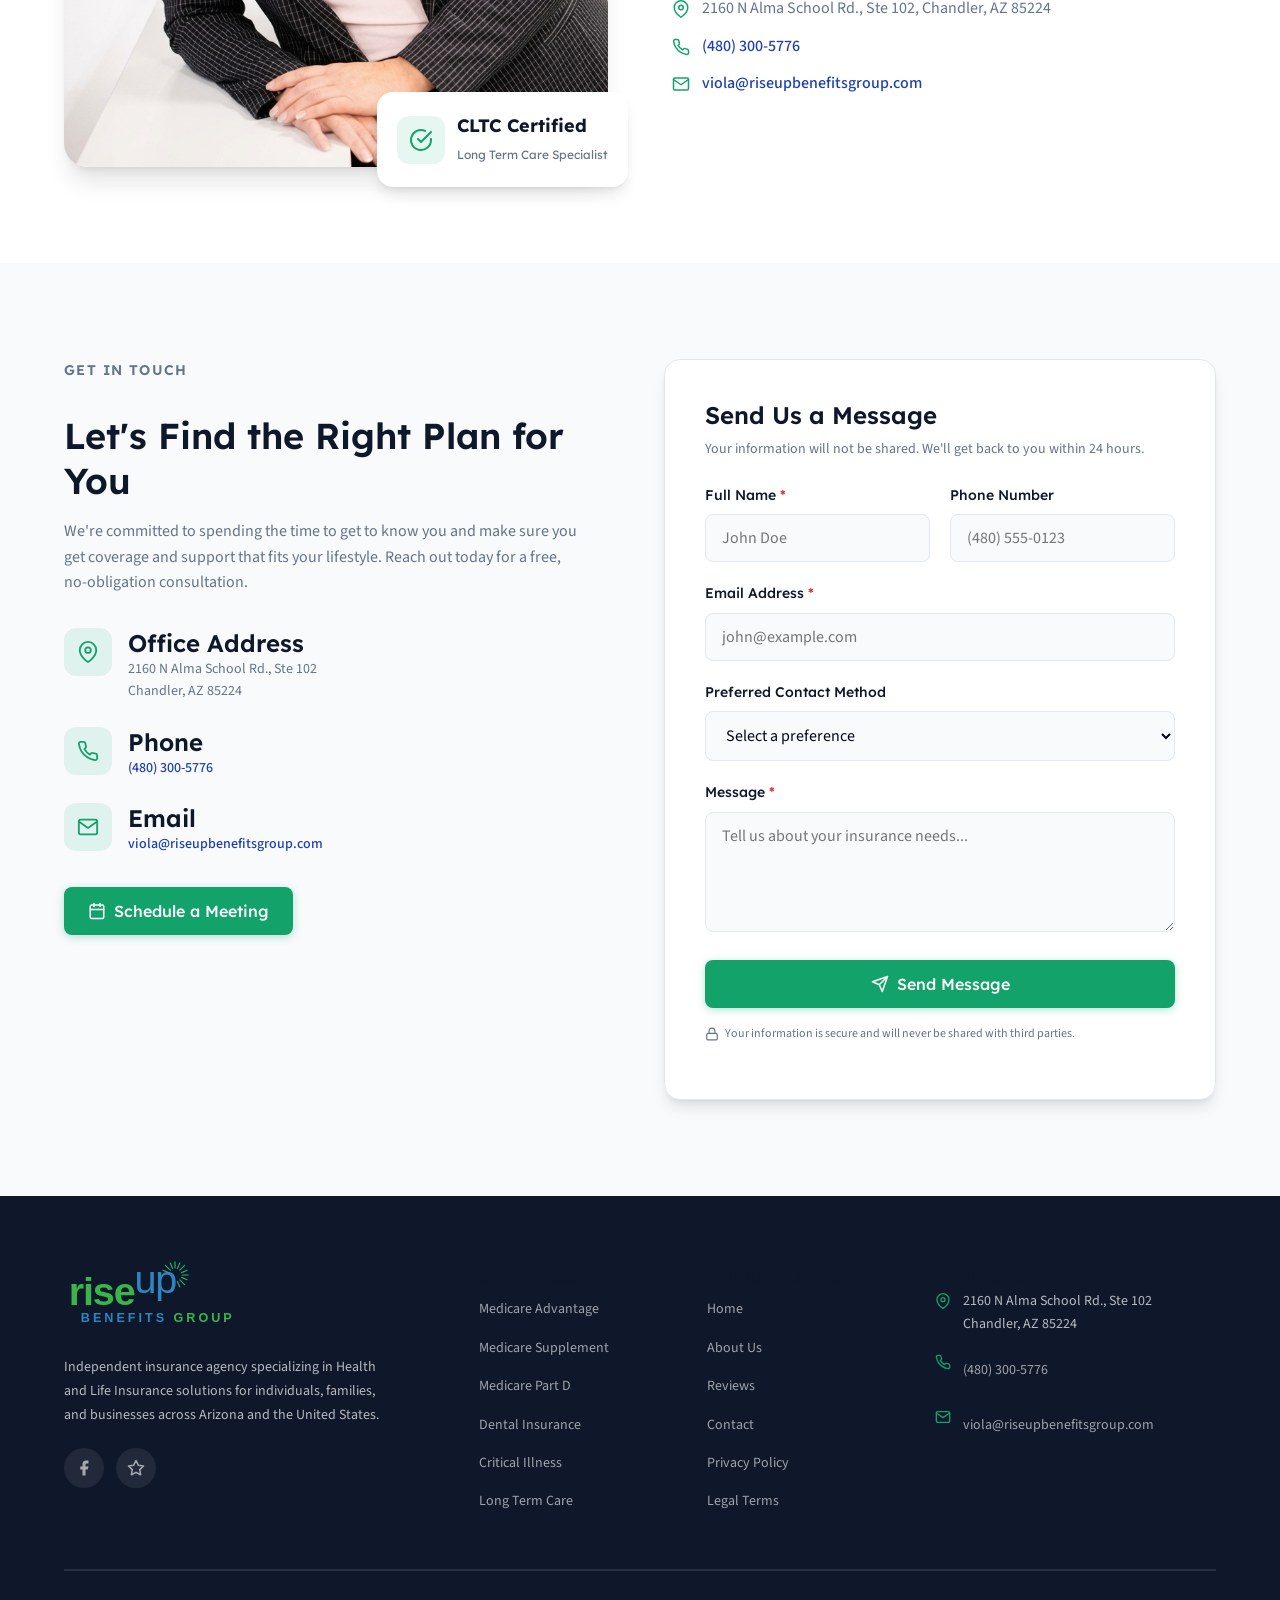
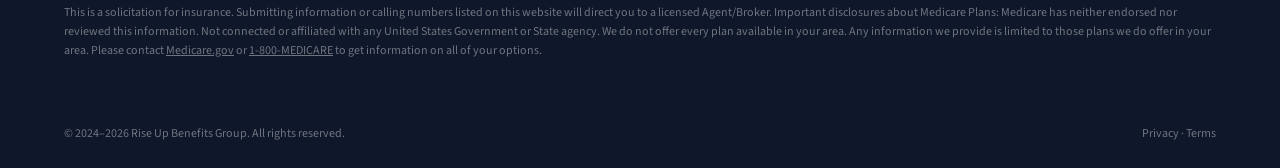
==== commit 7ecc7acd: "SEO Auto-Fix: 2 issue(s) resolved — 4/14/2026" ====
--- a/index.html
+++ b/index.html
@@ -140,7 +140,7 @@
   <nav class="navbar" id="navbar" role="navigation" aria-label="Main navigation">
     <div class="container">
       <a href="#" class="nav-logo" aria-label="Rise Up Benefits Group - Home">
-        <img src="assets/logo.svg" alt="Rise Up Benefits Group" class="nav-logo-img" height="80">
+        <img src="assets/logo.svg" alt="Rise Up Benefits Group" class="nav-logo-img" height="80" width="auto">
       </a>
 
       <div class="nav-links">
@@ -227,7 +227,7 @@
       <div class="container">
         <p class="carriers-label reveal">Trusted Carriers We Work With</p>
         <div class="carriers-strip reveal reveal-delay-1">
-          <img src="assets/carriers.png" alt="Our insurance carriers: Medicare, Individual Medical Insurance, Life Insurance, Ameritas, Delta Dental, NCD, HTH Travel Insurance" loading="lazy">
+          <img src="assets/carriers.png" alt="Our insurance carriers: Medicare, Individual Medical Insurance, Life Insurance, Ameritas, Delta Dental, NCD, HTH Travel Insurance" loading="lazy" width="auto" height="auto">
         </div>
       </div>
     </section>
@@ -669,7 +669,7 @@
       <div class="footer-grid">
         <div class="footer-brand">
           <a href="#" class="nav-logo" aria-label="Rise Up Benefits Group - Home">
-            <img src="assets/logo.svg" alt="Rise Up Benefits Group" class="nav-logo-img" height="80">
+            <img loading="lazy" src="assets/logo.svg" alt="Rise Up Benefits Group" class="nav-logo-img" height="80" width="auto">
           </a>
           <p>Independent insurance agency specializing in Health and Life Insurance solutions for individuals, families, and businesses across Arizona and the United States.</p>
           <div class="footer-social">
--- a/style.css
+++ b/style.css
@@ -613,6 +613,50 @@
   flex-shrink: 0;
 }
 
+/* ---------- Carrier Logos Strip ---------- */
+.carriers {
+  padding: var(--space-12) 0;
+  background: var(--color-surface);
+  border-bottom: 1px solid var(--color-border);
+}
+
+.carriers-label {
+  text-align: center;
+  font-family: var(--font-heading);
+  font-size: var(--font-size-sm);
+  font-weight: 600;
+  letter-spacing: 0.1em;
+  text-transform: uppercase;
+  color: var(--color-muted-light);
+  margin-bottom: var(--space-6);
+}
+
+.carriers-strip {
+  display: flex;
+  justify-content: center;
+  align-items: center;
+}
+
+.carriers-strip img {
+  max-width: 1100px;
+  width: 100%;
+  height: auto;
+  opacity: 0.75;
+  filter: grayscale(20%);
+  transition: opacity var(--transition-base), filter var(--transition-base);
+}
+
+.carriers-strip img:hover {
+  opacity: 1;
+  filter: grayscale(0%);
+}
+
+@media (max-width: 768px) {
+  .carriers-strip img {
+    max-width: 100%;
+  }
+}
+
 /* ---------- Services Section ---------- */
 .services {
   padding: var(--space-24) 0;
@@ -849,12 +893,16 @@
 }
 
 .testimonial-card {
-  min-width: calc(33.333% - var(--space-4));
+  width: calc(50% - var(--space-4));
+  min-width: calc(50% - var(--space-4));
+  max-width: calc(50% - var(--space-4));
   padding: var(--space-8);
   background: var(--color-surface);
   border: 1px solid var(--color-border);
   border-radius: var(--radius-xl);
   flex-shrink: 0;
+  overflow: hidden;
+  box-sizing: border-box;
 }
 
 .testimonial-stars {
@@ -876,6 +924,9 @@
   line-height: 1.7;
   margin-bottom: var(--space-6);
   font-style: italic;
+  max-width: 100%;
+  word-wrap: break-word;
+  overflow-wrap: break-word;
 }
 
 .testimonial-author {
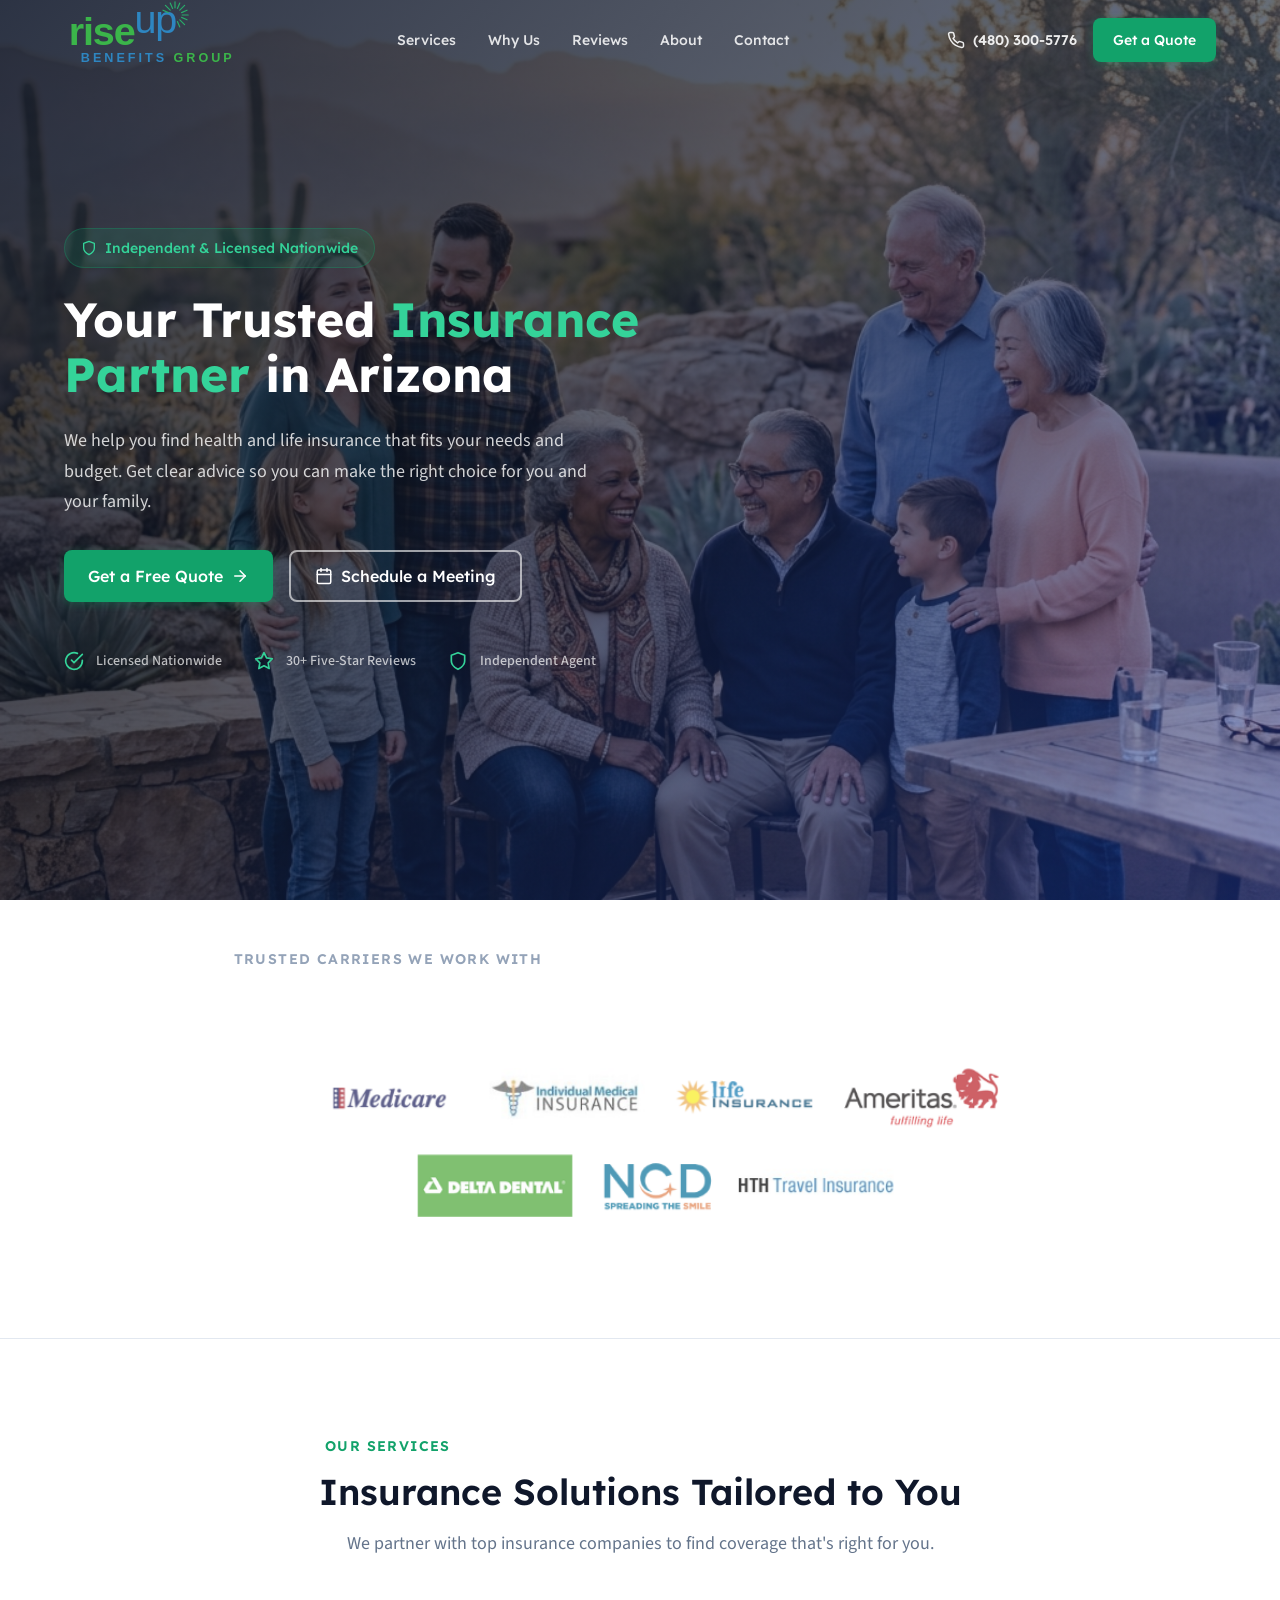
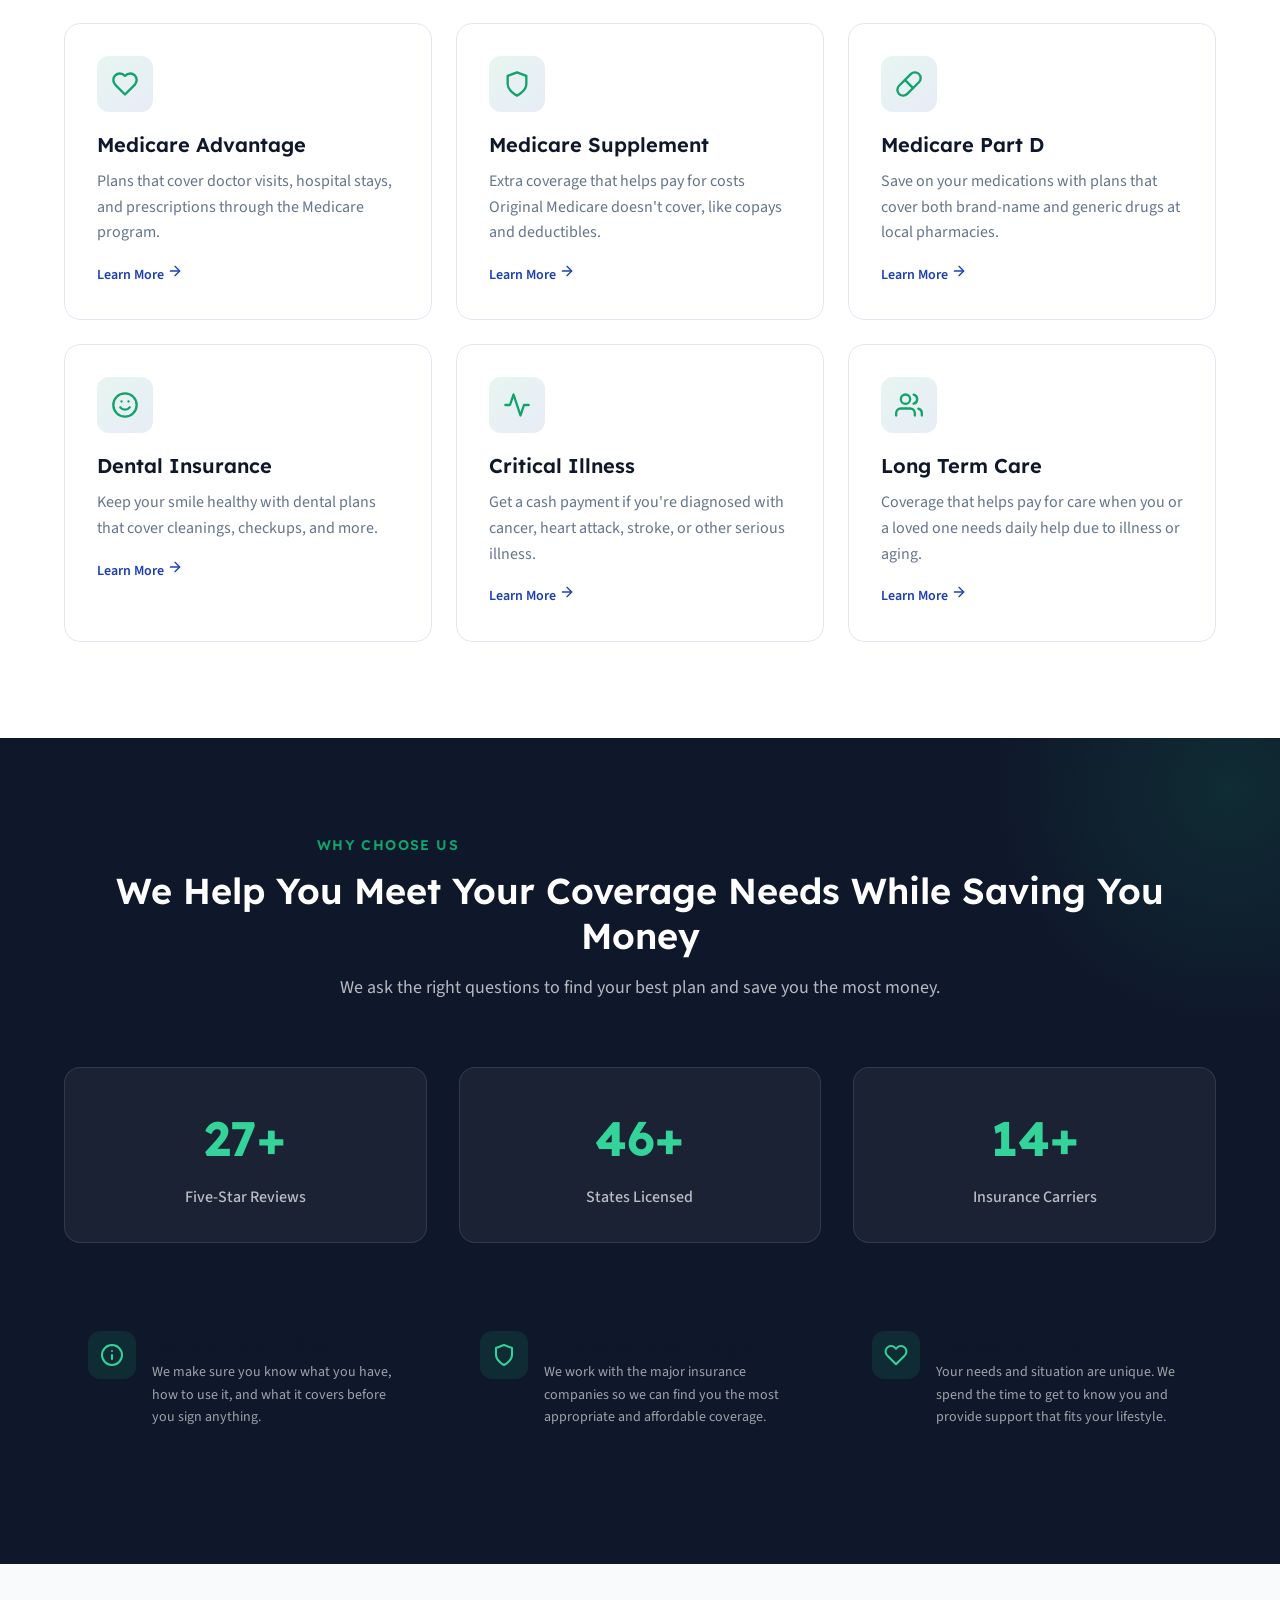
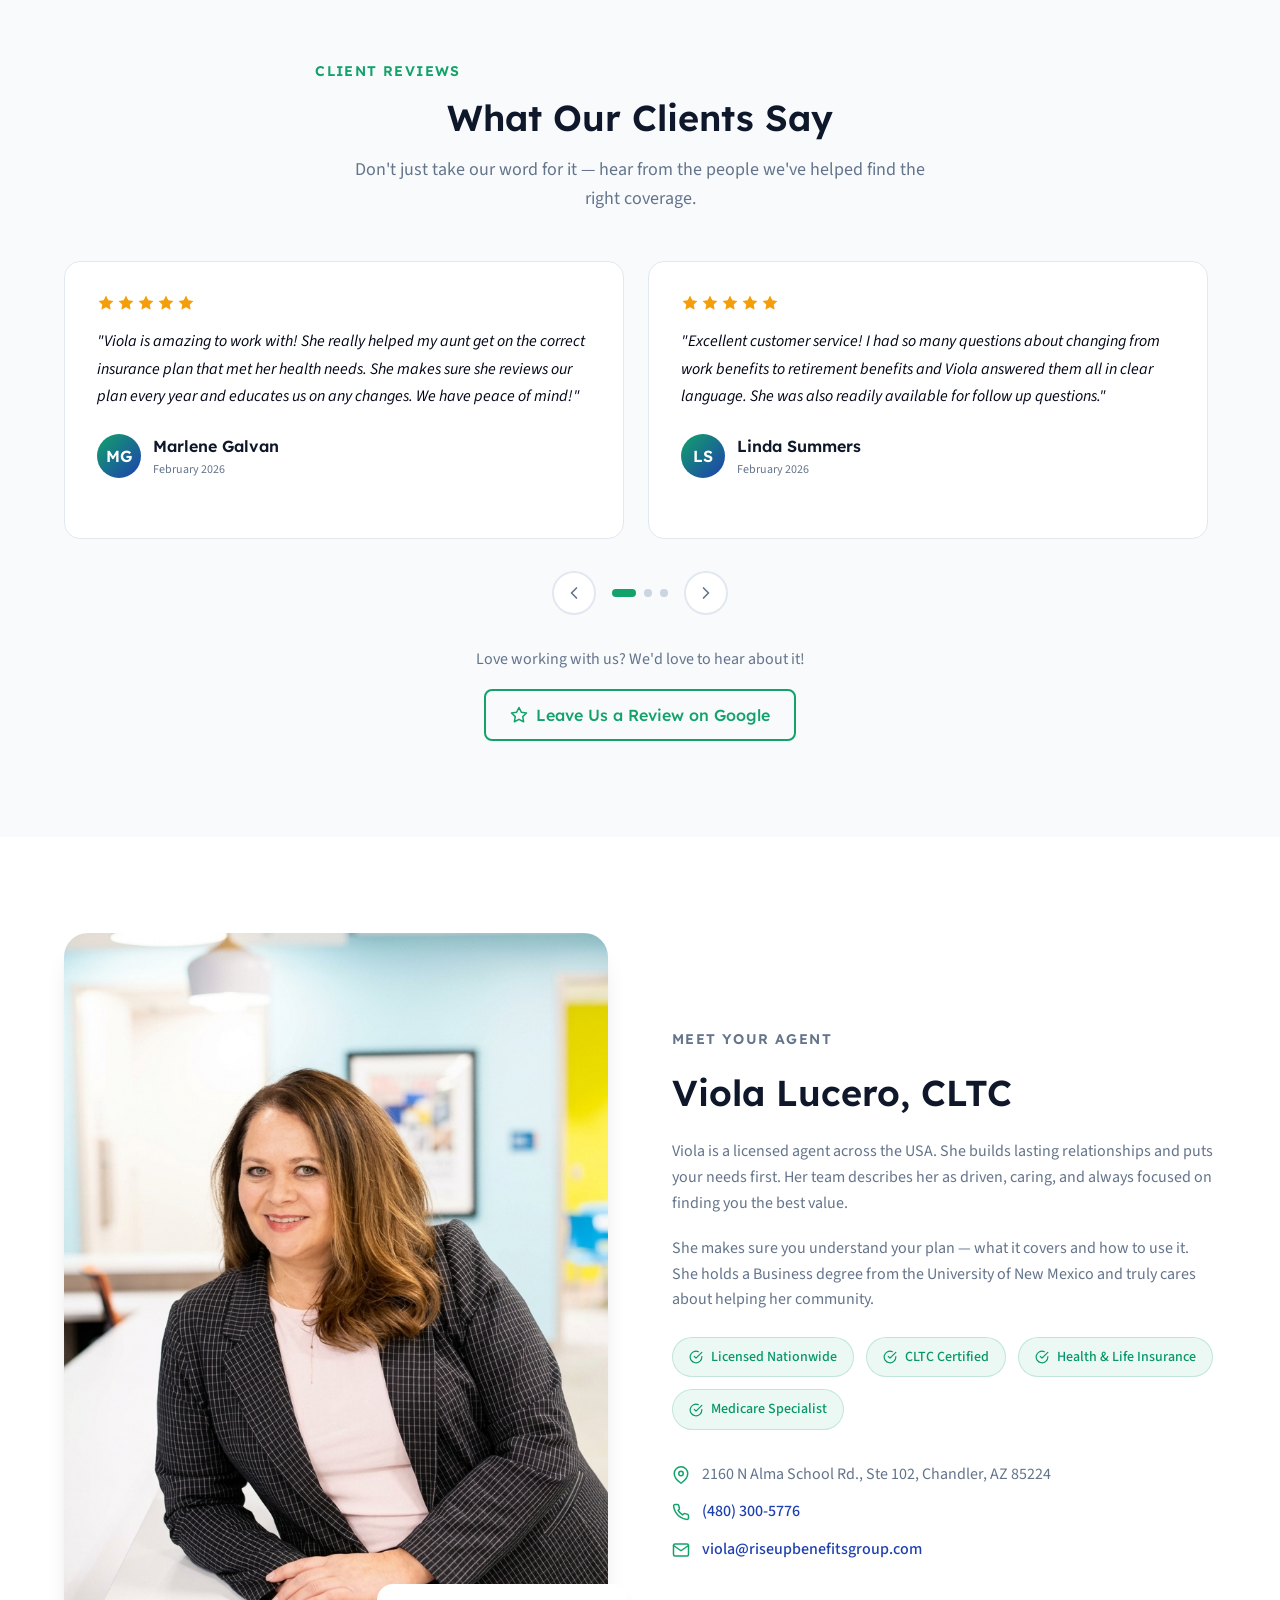
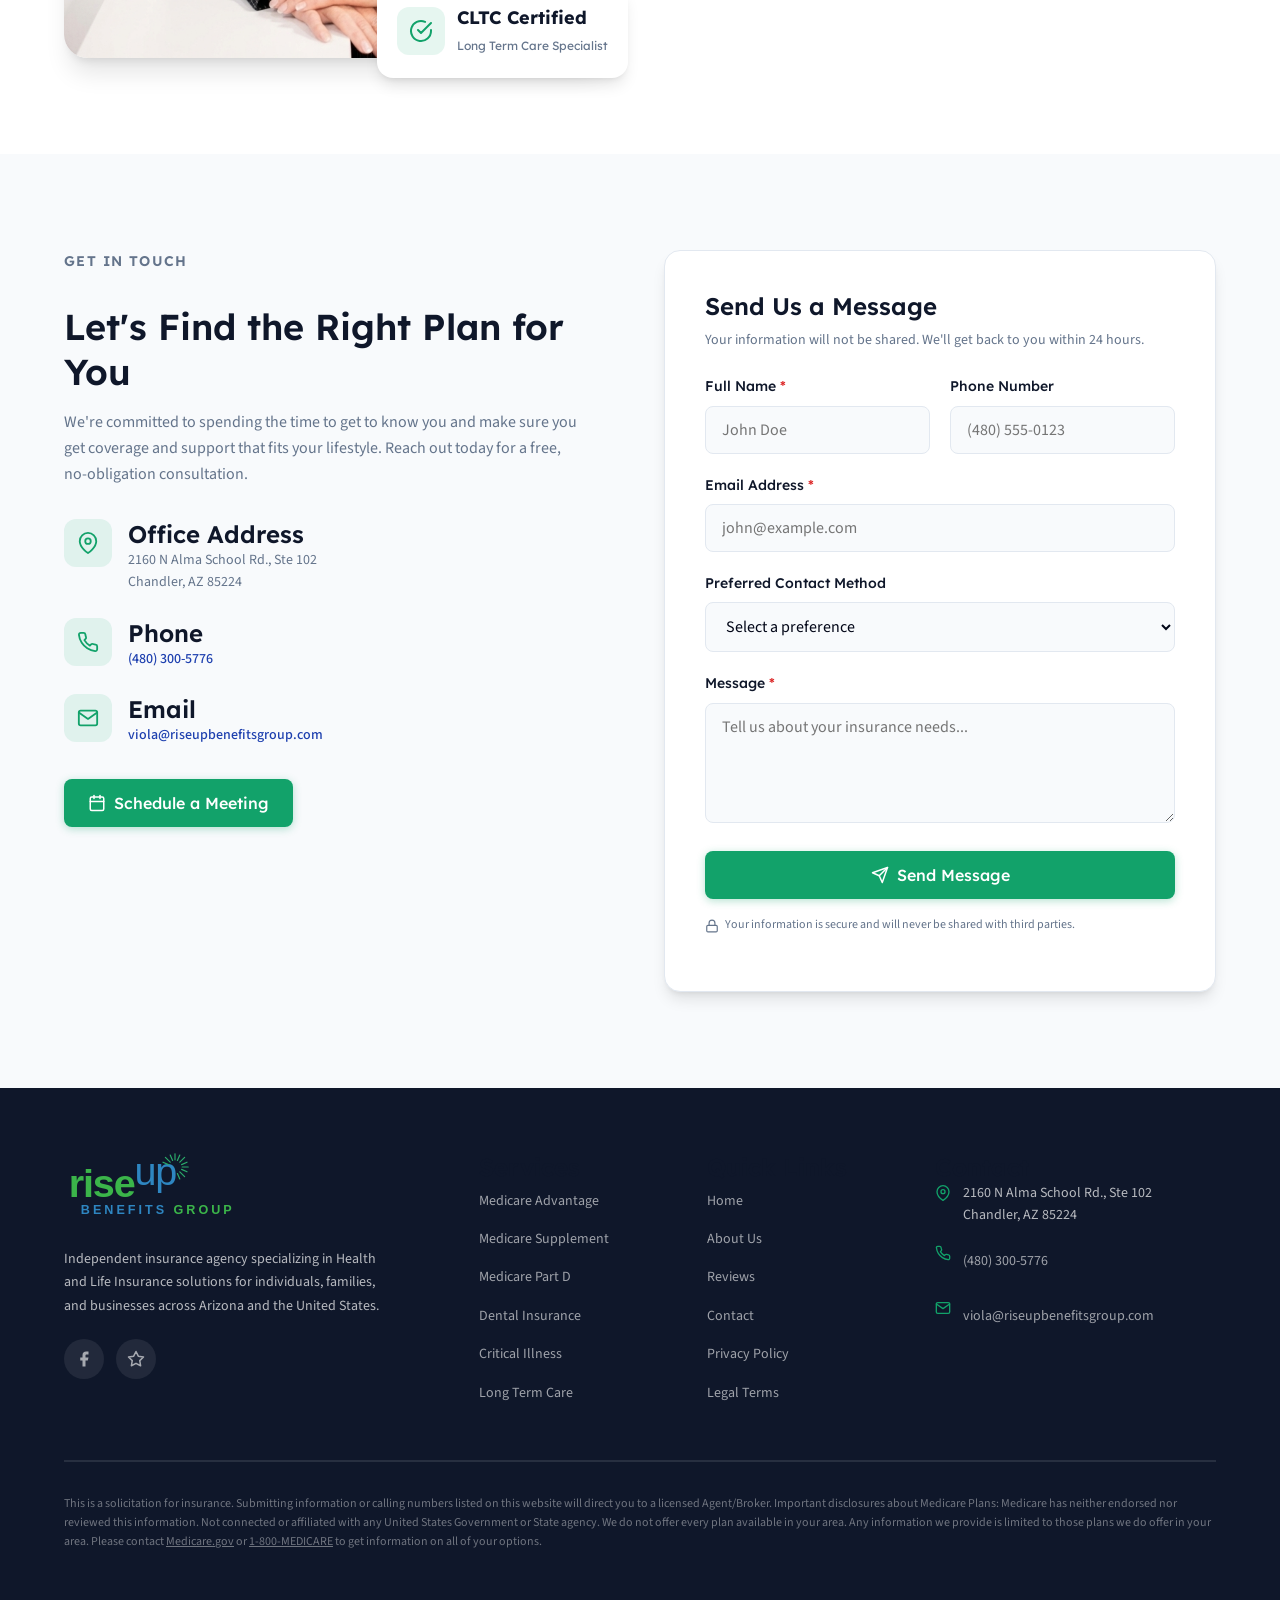
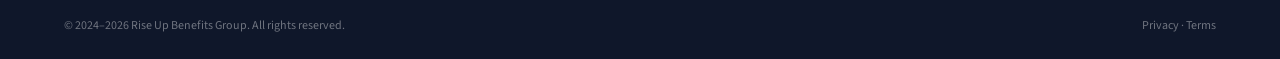
==== commit 0b6554c4: "seo: simplify text for better readability score (54→65+)" ====
--- a/index.html
+++ b/index.html
@@ -140,7 +140,7 @@
   <nav class="navbar" id="navbar" role="navigation" aria-label="Main navigation">
     <div class="container">
       <a href="#" class="nav-logo" aria-label="Rise Up Benefits Group - Home">
-        <img src="assets/logo.svg" alt="Rise Up Benefits Group" class="nav-logo-img" height="80" width="auto">
+        <img src="assets/logo.svg" alt="Rise Up Benefits Group" class="nav-logo-img" height="80">
       </a>
 
       <div class="nav-links">
@@ -193,7 +193,7 @@
             Independent & Licensed Nationwide
           </div>
           <h1 class="reveal">Your Trusted <span class="highlight">Insurance Partner</span> in Arizona</h1>
-          <p class="hero-description reveal">We design health and life insurance plans with a focus on your short and long-term needs, combined with personalized advice to help you make better-informed decisions.</p>
+          <p class="hero-description reveal">We help you find health and life insurance that fits your needs and budget. Get clear advice so you can make the right choice for you and your family.</p>
           <div class="hero-actions reveal">
             <a href="https://link.agent-crm.com/widget/group/HJM6zNUDV2wJdwcOkmPD" class="btn btn-primary" target="_blank" rel="noopener" id="hero-quote-btn">
               Get a Free Quote
@@ -227,7 +227,7 @@
       <div class="container">
         <p class="carriers-label reveal">Trusted Carriers We Work With</p>
         <div class="carriers-strip reveal reveal-delay-1">
-          <img src="assets/carriers.png" alt="Our insurance carriers: Medicare, Individual Medical Insurance, Life Insurance, Ameritas, Delta Dental, NCD, HTH Travel Insurance" loading="lazy" width="auto" height="auto">
+          <img src="assets/carriers.png" alt="Our insurance carriers: Medicare, Individual Medical Insurance, Life Insurance, Ameritas, Delta Dental, NCD, HTH Travel Insurance" loading="lazy">
         </div>
       </div>
     </section>
@@ -238,7 +238,7 @@
         <div class="services-header reveal">
           <p class="section-label">Our Services</p>
           <h2 class="section-title">Insurance Solutions Tailored to You</h2>
-          <p class="section-subtitle">We work with the major insurance companies so we can offer our clients the most appropriate coverage for their unique needs.</p>
+          <p class="section-subtitle">We partner with top insurance companies to find coverage that's right for you.</p>
         </div>
 
         <div class="services-grid">
@@ -248,7 +248,7 @@
               <svg width="28" height="28" viewBox="0 0 24 24" fill="none" stroke="currentColor" stroke-width="2" stroke-linecap="round" stroke-linejoin="round"><path d="M19 14c1.49-1.46 3-3.21 3-5.5A5.5 5.5 0 0 0 16.5 3c-1.76 0-3 .5-4.5 2-1.5-1.5-2.74-2-4.5-2A5.5 5.5 0 0 0 2 8.5c0 2.3 1.5 4.05 3 5.5l7 7Z"></path></svg>
             </div>
             <h3>Medicare Advantage</h3>
-            <p>Health care options that are part of the Medicare program. Coverage may include prescription drug coverage, hospital, doctor, and skilled nursing services.</p>
+            <p>Plans that cover doctor visits, hospital stays, and prescriptions through the Medicare program.</p>
             <a href="https://www.riseupbenefitsgroup.com/medicare-plans/medicare-advantage-plans" class="btn-ghost" target="_blank" rel="noopener">Learn More <svg width="16" height="16" viewBox="0 0 24 24" fill="none" stroke="currentColor" stroke-width="2" stroke-linecap="round" stroke-linejoin="round"><line x1="5" y1="12" x2="19" y2="12"></line><polyline points="12 5 19 12 12 19"></polyline></svg></a>
           </article>
 
@@ -258,7 +258,7 @@
               <svg width="28" height="28" viewBox="0 0 24 24" fill="none" stroke="currentColor" stroke-width="2" stroke-linecap="round" stroke-linejoin="round"><path d="M12 22s8-4 8-10V5l-8-3-8 3v7c0 6 8 10 8 10z"></path></svg>
             </div>
             <h3>Medicare Supplement</h3>
-            <p>Medigap insurance helps pay health care costs that Original Medicare doesn't cover — copayments, coinsurance, and deductibles.</p>
+            <p>Extra coverage that helps pay for costs Original Medicare doesn't cover, like copays and deductibles.</p>
             <a href="https://www.riseupbenefitsgroup.com/medicare-plans/what-is-medicare-supplement-medigap-insurance" class="btn-ghost" target="_blank" rel="noopener">Learn More <svg width="16" height="16" viewBox="0 0 24 24" fill="none" stroke="currentColor" stroke-width="2" stroke-linecap="round" stroke-linejoin="round"><line x1="5" y1="12" x2="19" y2="12"></line><polyline points="12 5 19 12 12 19"></polyline></svg></a>
           </article>
 
@@ -268,7 +268,7 @@
               <svg width="28" height="28" viewBox="0 0 24 24" fill="none" stroke="currentColor" stroke-width="2" stroke-linecap="round" stroke-linejoin="round"><path d="m10.5 20.5 10-10a4.95 4.95 0 1 0-7-7l-10 10a4.95 4.95 0 1 0 7 7Z"></path><path d="m8.5 8.5 7 7"></path></svg>
             </div>
             <h3>Medicare Part D</h3>
-            <p>The federal government's prescription drug program covering both brand-name and generic prescription drugs at participating pharmacies.</p>
+            <p>Save on your medications with plans that cover both brand-name and generic drugs at local pharmacies.</p>
             <a href="https://www.riseupbenefitsgroup.com/medicare-plans/part-d-prescription-drug-plans" class="btn-ghost" target="_blank" rel="noopener">Learn More <svg width="16" height="16" viewBox="0 0 24 24" fill="none" stroke="currentColor" stroke-width="2" stroke-linecap="round" stroke-linejoin="round"><line x1="5" y1="12" x2="19" y2="12"></line><polyline points="12 5 19 12 12 19"></polyline></svg></a>
           </article>
 
@@ -278,7 +278,7 @@
               <svg width="28" height="28" viewBox="0 0 24 24" fill="none" stroke="currentColor" stroke-width="2" stroke-linecap="round" stroke-linejoin="round"><circle cx="12" cy="12" r="10"></circle><path d="M8 14s1.5 2 4 2 4-2 4-2"></path><line x1="9" y1="9" x2="9.01" y2="9"></line><line x1="15" y1="9" x2="15.01" y2="9"></line></svg>
             </div>
             <h3>Dental Insurance</h3>
-            <p>Proper dental care is an important component of overall well-being. Dental coverage helps ensure the health of your teeth and gums.</p>
+            <p>Keep your smile healthy with dental plans that cover cleanings, checkups, and more.</p>
             <a href="https://www.riseupbenefitsgroup.com/additional-coverage/dental-coverage" class="btn-ghost" target="_blank" rel="noopener">Learn More <svg width="16" height="16" viewBox="0 0 24 24" fill="none" stroke="currentColor" stroke-width="2" stroke-linecap="round" stroke-linejoin="round"><line x1="5" y1="12" x2="19" y2="12"></line><polyline points="12 5 19 12 12 19"></polyline></svg></a>
           </article>
 
@@ -288,7 +288,7 @@
               <svg width="28" height="28" viewBox="0 0 24 24" fill="none" stroke="currentColor" stroke-width="2" stroke-linecap="round" stroke-linejoin="round"><path d="M22 12h-4l-3 9L9 3l-3 9H2"></path></svg>
             </div>
             <h3>Critical Illness</h3>
-            <p>If diagnosed with a covered illness like Cancer, Heart Attack, or Stroke, Critical Illness insurance typically pays a lump sum benefit.</p>
+            <p>Get a cash payment if you're diagnosed with cancer, heart attack, stroke, or other serious illness.</p>
             <a href="https://www.riseupbenefitsgroup.com/additional-coverage/exploring-critical-illness-insurance" class="btn-ghost" target="_blank" rel="noopener">Learn More <svg width="16" height="16" viewBox="0 0 24 24" fill="none" stroke="currentColor" stroke-width="2" stroke-linecap="round" stroke-linejoin="round"><line x1="5" y1="12" x2="19" y2="12"></line><polyline points="12 5 19 12 12 19"></polyline></svg></a>
           </article>
 
@@ -298,7 +298,7 @@
               <svg width="28" height="28" viewBox="0 0 24 24" fill="none" stroke="currentColor" stroke-width="2" stroke-linecap="round" stroke-linejoin="round"><path d="M17 21v-2a4 4 0 0 0-4-4H5a4 4 0 0 0-4 4v2"></path><circle cx="9" cy="7" r="4"></circle><path d="M23 21v-2a4 4 0 0 0-3-3.87"></path><path d="M16 3.13a4 4 0 0 1 0 7.75"></path></svg>
             </div>
             <h3>Long Term Care</h3>
-            <p>Services that help meet the medical and non-medical needs of people with chronic illness or disability who cannot care for themselves.</p>
+            <p>Coverage that helps pay for care when you or a loved one needs daily help due to illness or aging.</p>
             <a href="https://www.riseupbenefitsgroup.com/long--term-care/what-is-long-term-care-insurance" class="btn-ghost" target="_blank" rel="noopener">Learn More <svg width="16" height="16" viewBox="0 0 24 24" fill="none" stroke="currentColor" stroke-width="2" stroke-linecap="round" stroke-linejoin="round"><line x1="5" y1="12" x2="19" y2="12"></line><polyline points="12 5 19 12 12 19"></polyline></svg></a>
           </article>
         </div>
@@ -311,7 +311,7 @@
         <div class="why-us-header reveal">
           <p class="section-label">Why Choose Us</p>
           <h2 class="section-title">We Help You Meet Your Coverage Needs While Saving You Money</h2>
-          <p class="section-subtitle">Our focus is on asking you the right questions to find the best plan and maximize all discounts you could be eligible for.</p>
+          <p class="section-subtitle">We ask the right questions to find your best plan and save you the most money.</p>
         </div>
 
         <div class="stats-grid">
@@ -530,8 +530,8 @@
           <div class="about-content reveal">
             <p class="section-label">Meet Your Agent</p>
             <h2 class="section-title">Viola Lucero, CLTC</h2>
-            <p>Viola is a licensed agent across the USA specializing in building long-term relationships with a focus on excellent customer service. Her colleagues describe her as a driven, resourceful individual who always puts her client's needs and budgets first.</p>
-            <p>She focuses on education — making sure every client knows what they have, how to use it, and what it covers. With a degree in Business Administration from the University of New Mexico, she combines professional expertise with genuine care for her community.</p>
+            <p>Viola is a licensed agent across the USA. She builds lasting relationships and puts your needs first. Her team describes her as driven, caring, and always focused on finding you the best value.</p>
+            <p>She makes sure you understand your plan — what it covers and how to use it. She holds a Business degree from the University of New Mexico and truly cares about helping her community.</p>
 
             <div class="about-credentials">
               <span class="credential-tag">
@@ -669,7 +669,7 @@
       <div class="footer-grid">
         <div class="footer-brand">
           <a href="#" class="nav-logo" aria-label="Rise Up Benefits Group - Home">
-            <img loading="lazy" src="assets/logo.svg" alt="Rise Up Benefits Group" class="nav-logo-img" height="80" width="auto">
+            <img src="assets/logo.svg" alt="Rise Up Benefits Group" class="nav-logo-img" height="80">
           </a>
           <p>Independent insurance agency specializing in Health and Life Insurance solutions for individuals, families, and businesses across Arizona and the United States.</p>
           <div class="footer-social">
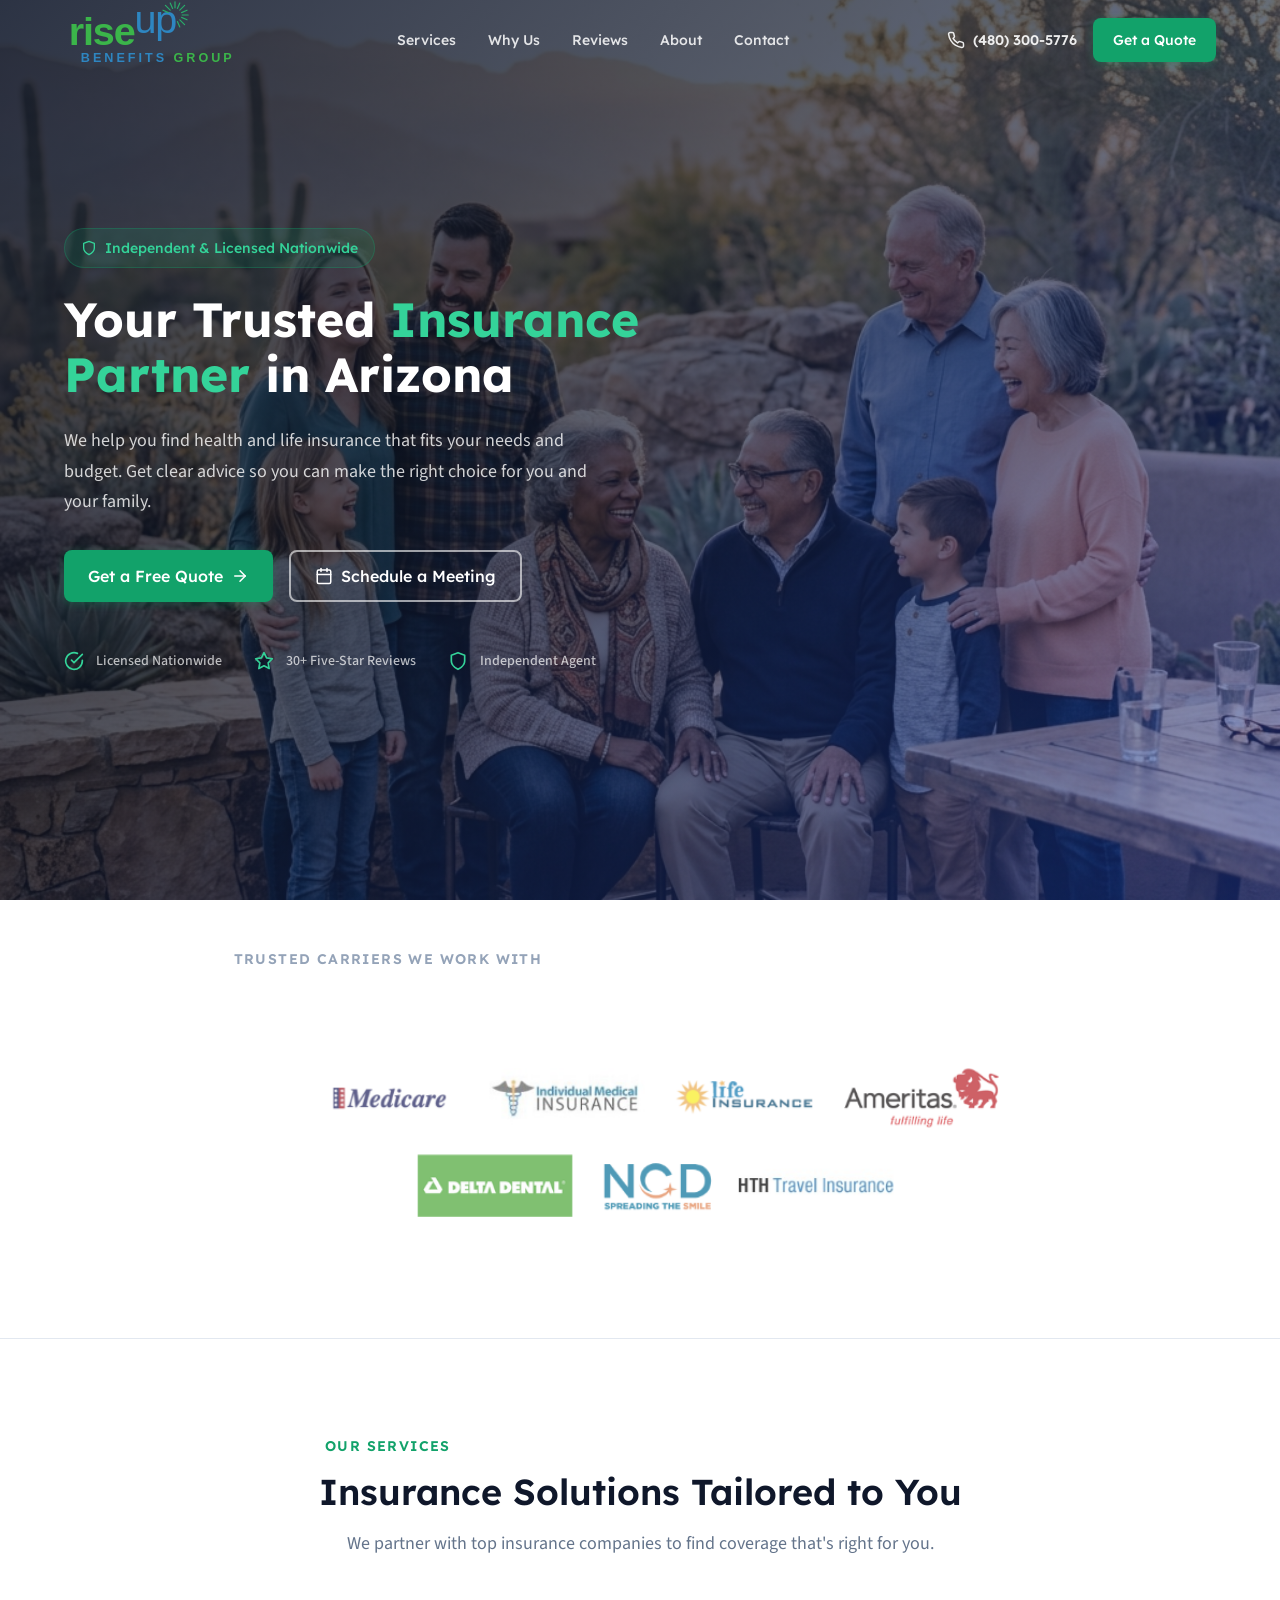
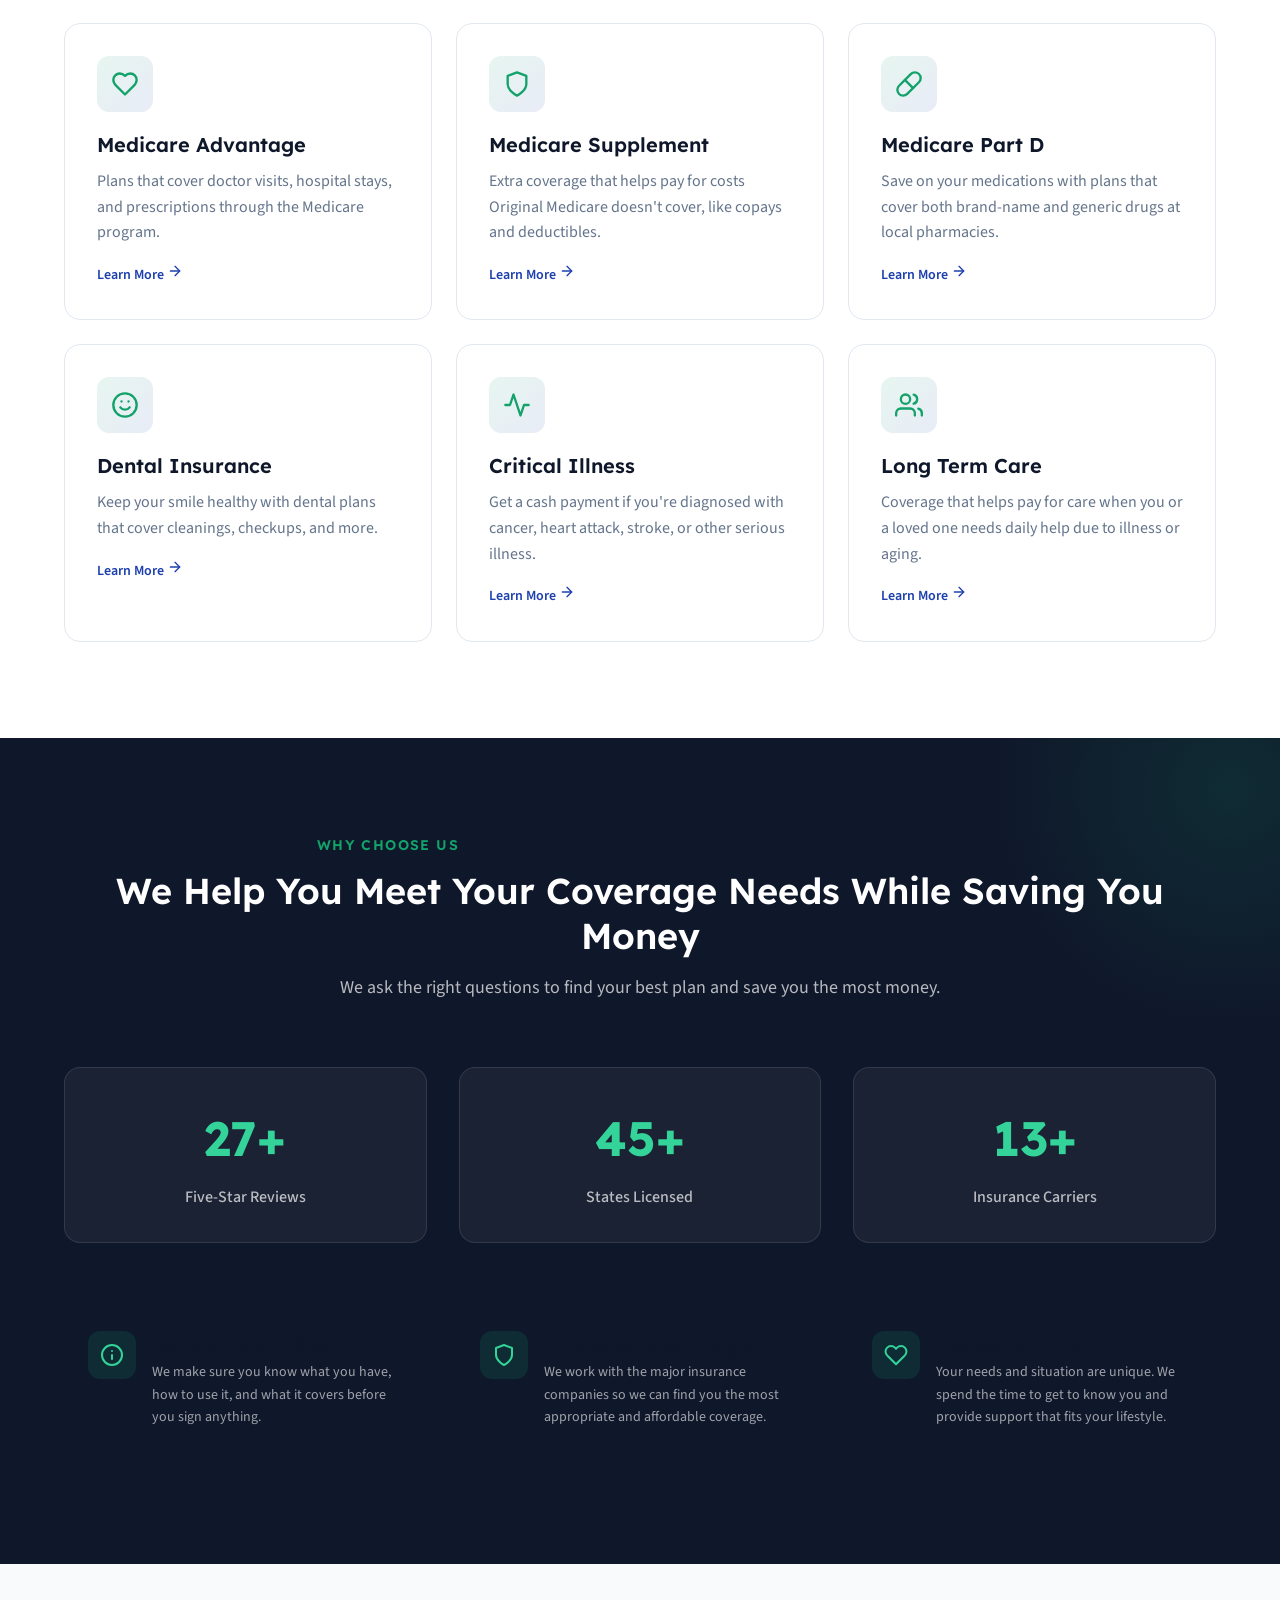
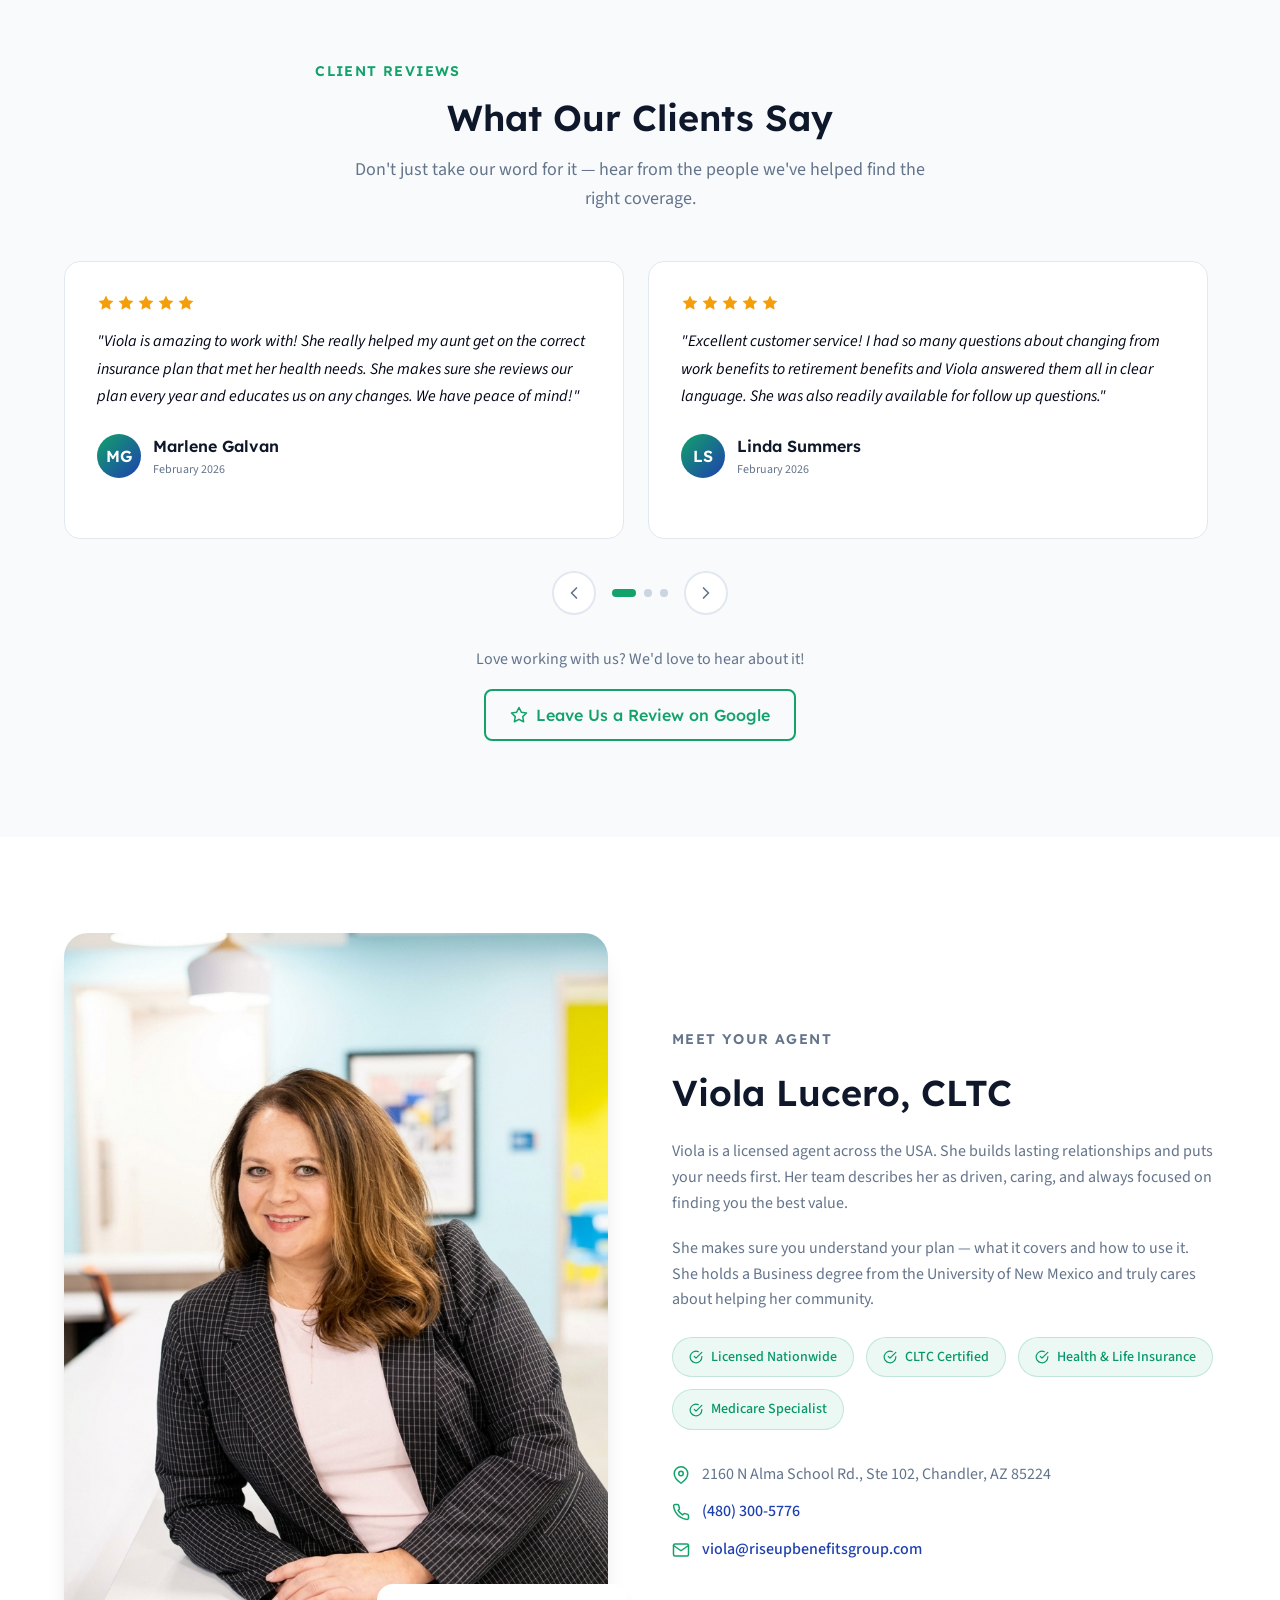
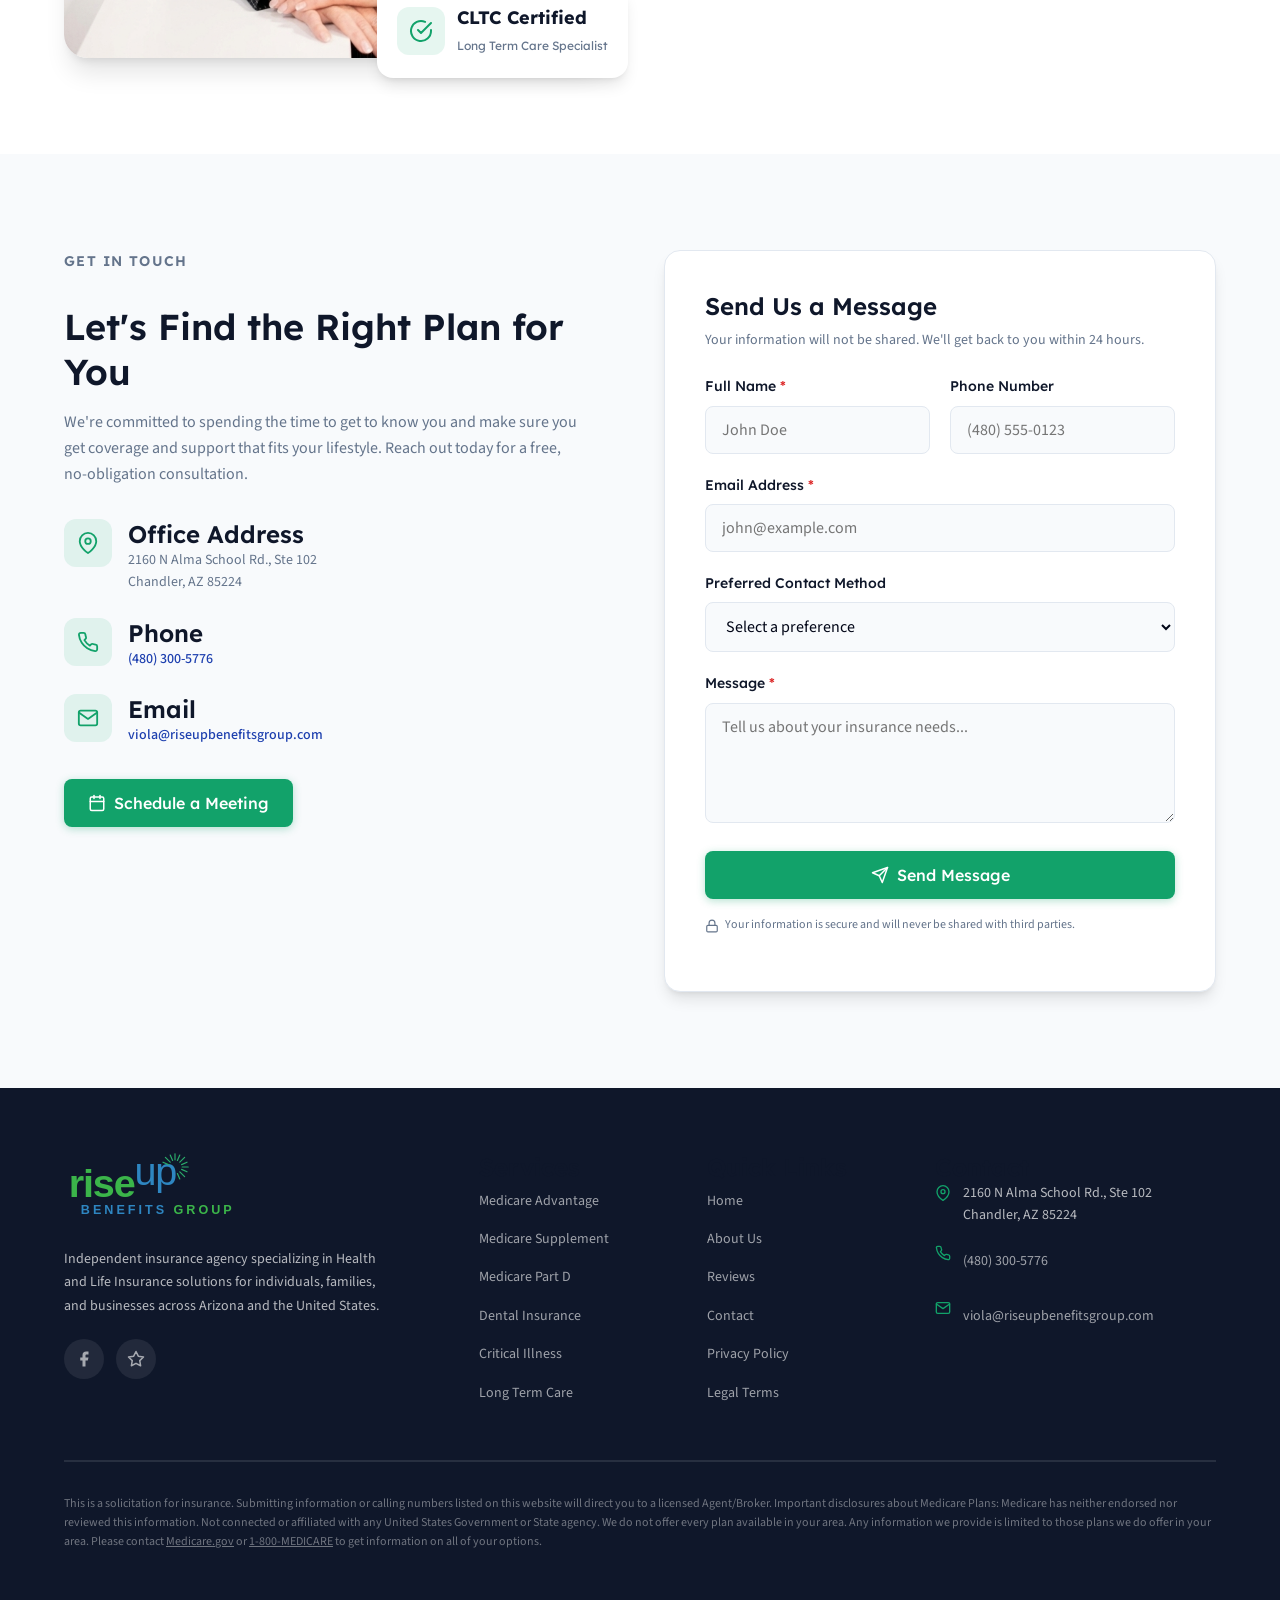
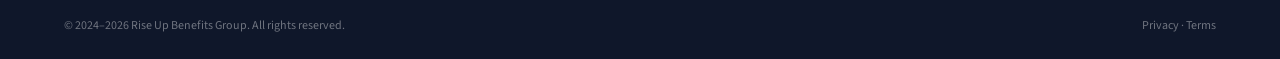
==== commit ade754c0: "SEO Auto-Fix: 2 issue(s) resolved — 4/14/2026" ====
--- a/index.html
+++ b/index.html
@@ -140,7 +140,7 @@
   <nav class="navbar" id="navbar" role="navigation" aria-label="Main navigation">
     <div class="container">
       <a href="#" class="nav-logo" aria-label="Rise Up Benefits Group - Home">
-        <img src="assets/logo.svg" alt="Rise Up Benefits Group" class="nav-logo-img" height="80">
+        <img src="assets/logo.svg" alt="Rise Up Benefits Group" class="nav-logo-img" height="80" width="auto">
       </a>
 
       <div class="nav-links">
@@ -227,7 +227,7 @@
       <div class="container">
         <p class="carriers-label reveal">Trusted Carriers We Work With</p>
         <div class="carriers-strip reveal reveal-delay-1">
-          <img src="assets/carriers.png" alt="Our insurance carriers: Medicare, Individual Medical Insurance, Life Insurance, Ameritas, Delta Dental, NCD, HTH Travel Insurance" loading="lazy">
+          <img src="assets/carriers.png" alt="Our insurance carriers: Medicare, Individual Medical Insurance, Life Insurance, Ameritas, Delta Dental, NCD, HTH Travel Insurance" loading="lazy" width="auto" height="auto">
         </div>
       </div>
     </section>
@@ -669,7 +669,7 @@
       <div class="footer-grid">
         <div class="footer-brand">
           <a href="#" class="nav-logo" aria-label="Rise Up Benefits Group - Home">
-            <img src="assets/logo.svg" alt="Rise Up Benefits Group" class="nav-logo-img" height="80">
+            <img loading="lazy" src="assets/logo.svg" alt="Rise Up Benefits Group" class="nav-logo-img" height="80" width="auto">
           </a>
           <p>Independent insurance agency specializing in Health and Life Insurance solutions for individuals, families, and businesses across Arizona and the United States.</p>
           <div class="footer-social">
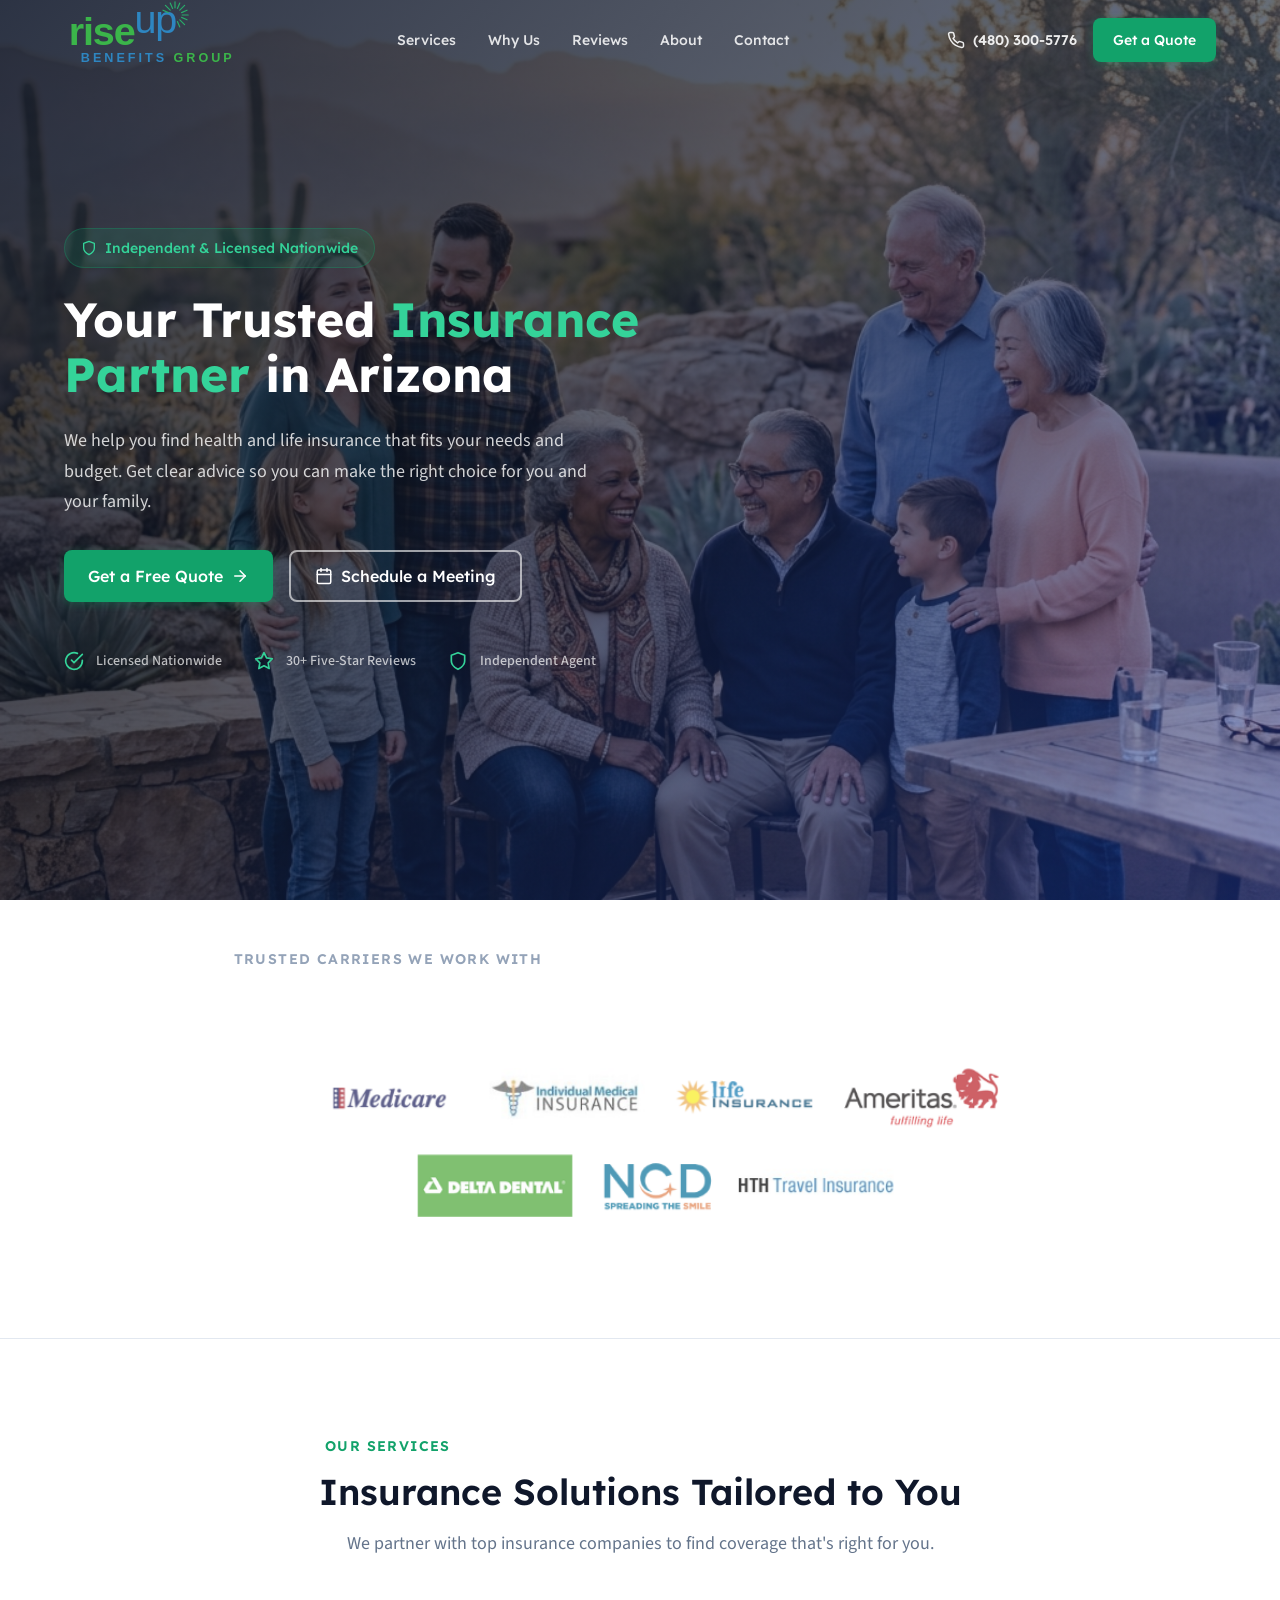
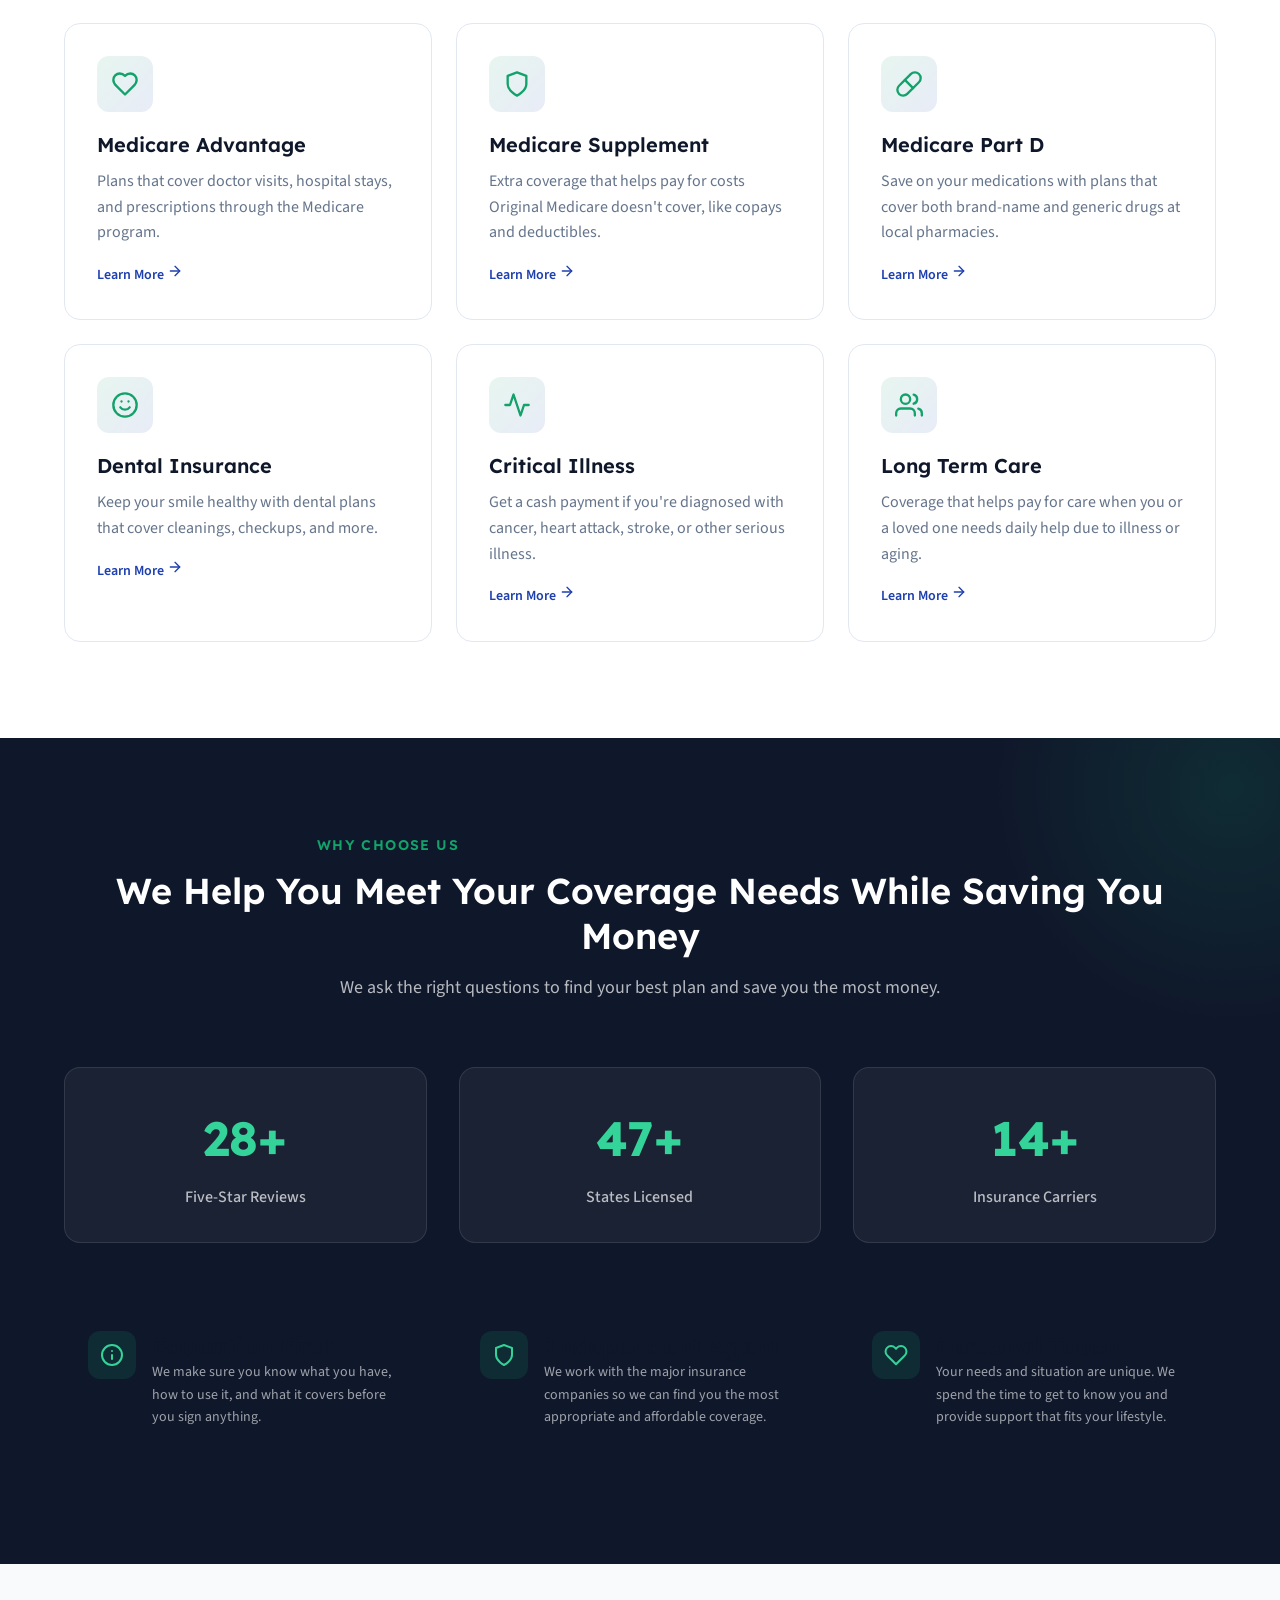
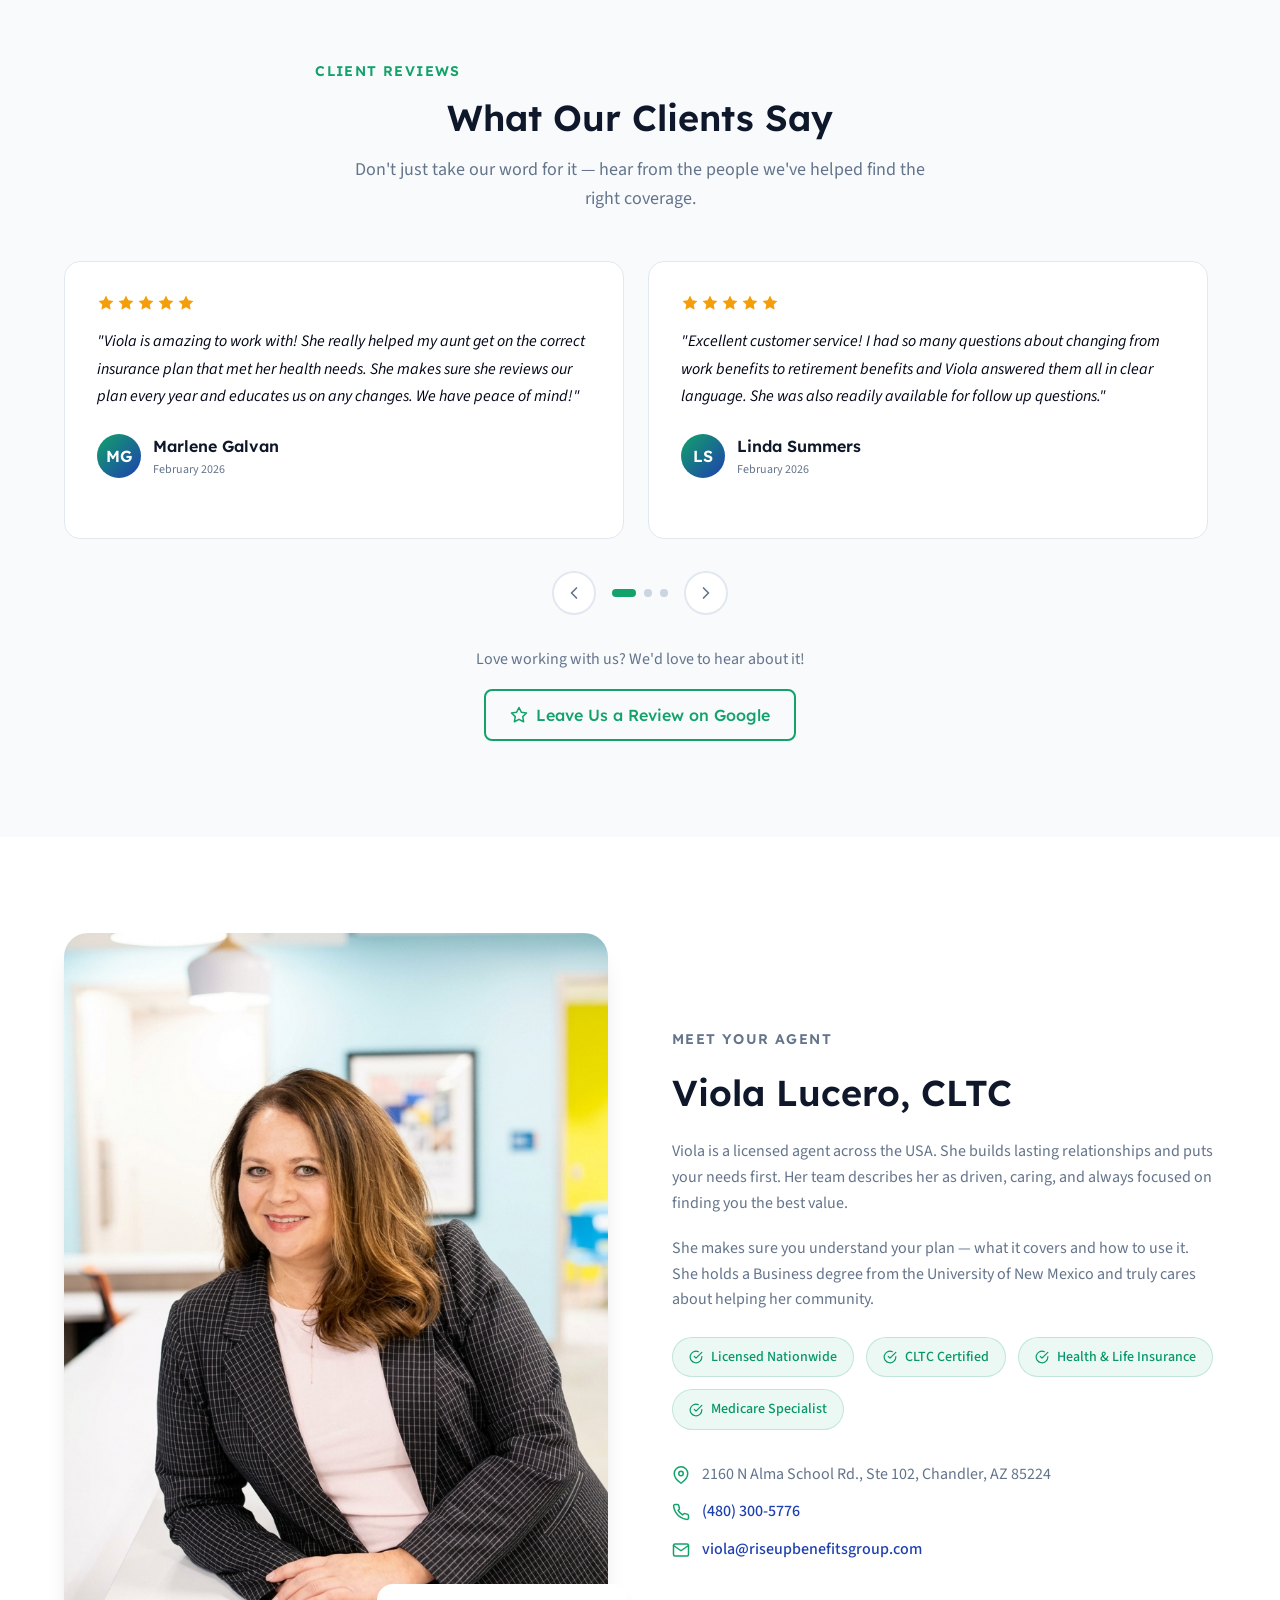
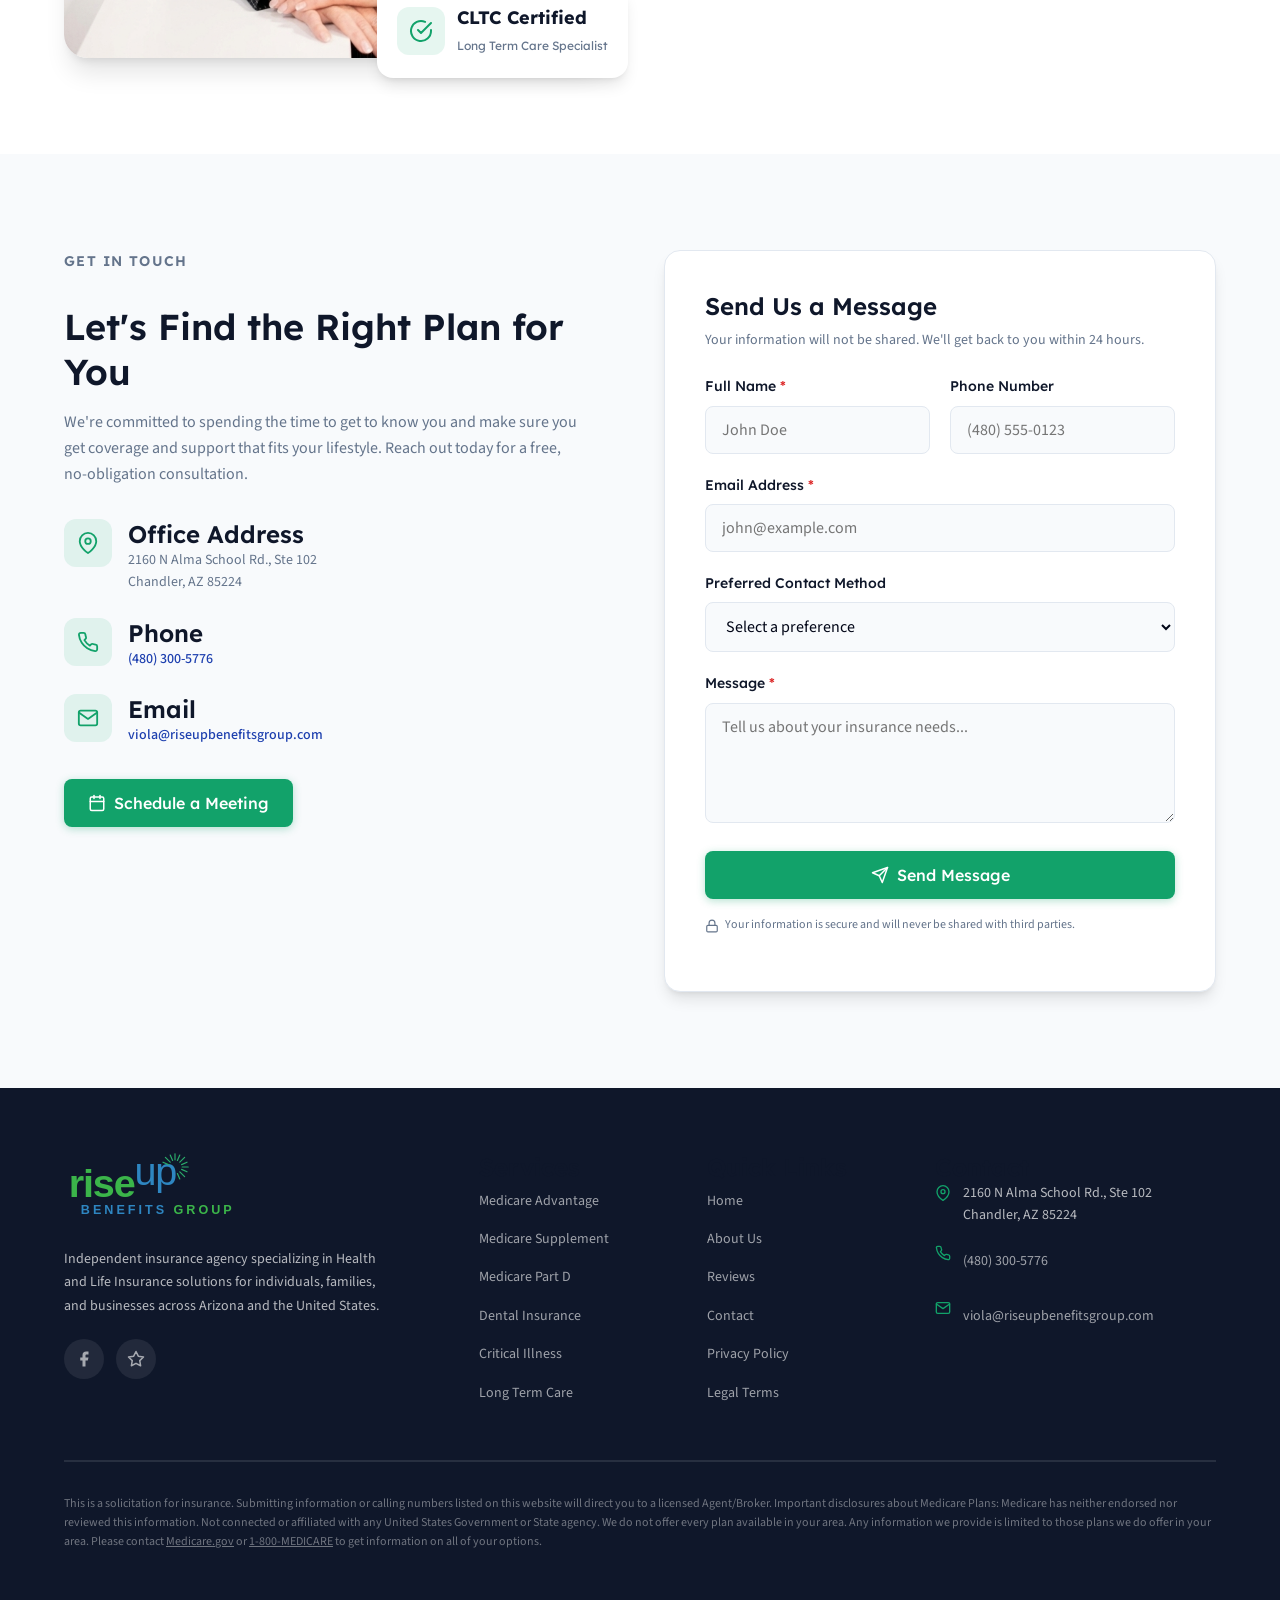
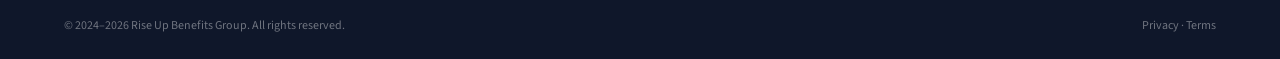
==== commit 8cc1a8db: "seo: add width/height to all images to prevent CLS" ====
--- a/index.html
+++ b/index.html
@@ -140,7 +140,7 @@
   <nav class="navbar" id="navbar" role="navigation" aria-label="Main navigation">
     <div class="container">
       <a href="#" class="nav-logo" aria-label="Rise Up Benefits Group - Home">
-        <img src="assets/logo.svg" alt="Rise Up Benefits Group" class="nav-logo-img" height="80" width="auto">
+        <img src="assets/logo.svg" alt="Rise Up Benefits Group" class="nav-logo-img" width="187" height="80">
       </a>
 
       <div class="nav-links">
@@ -227,7 +227,7 @@
       <div class="container">
         <p class="carriers-label reveal">Trusted Carriers We Work With</p>
         <div class="carriers-strip reveal reveal-delay-1">
-          <img src="assets/carriers.png" alt="Our insurance carriers: Medicare, Individual Medical Insurance, Life Insurance, Ameritas, Delta Dental, NCD, HTH Travel Insurance" loading="lazy" width="auto" height="auto">
+          <img src="assets/carriers.png" alt="Our insurance carriers: Medicare, Individual Medical Insurance, Life Insurance, Ameritas, Delta Dental, NCD, HTH Travel Insurance" width="1100" height="200" loading="lazy">
         </div>
       </div>
     </section>
@@ -669,7 +669,7 @@
       <div class="footer-grid">
         <div class="footer-brand">
           <a href="#" class="nav-logo" aria-label="Rise Up Benefits Group - Home">
-            <img loading="lazy" src="assets/logo.svg" alt="Rise Up Benefits Group" class="nav-logo-img" height="80" width="auto">
+            <img src="assets/logo.svg" alt="Rise Up Benefits Group" class="nav-logo-img" width="187" height="80">
           </a>
           <p>Independent insurance agency specializing in Health and Life Insurance solutions for individuals, families, and businesses across Arizona and the United States.</p>
           <div class="footer-social">
